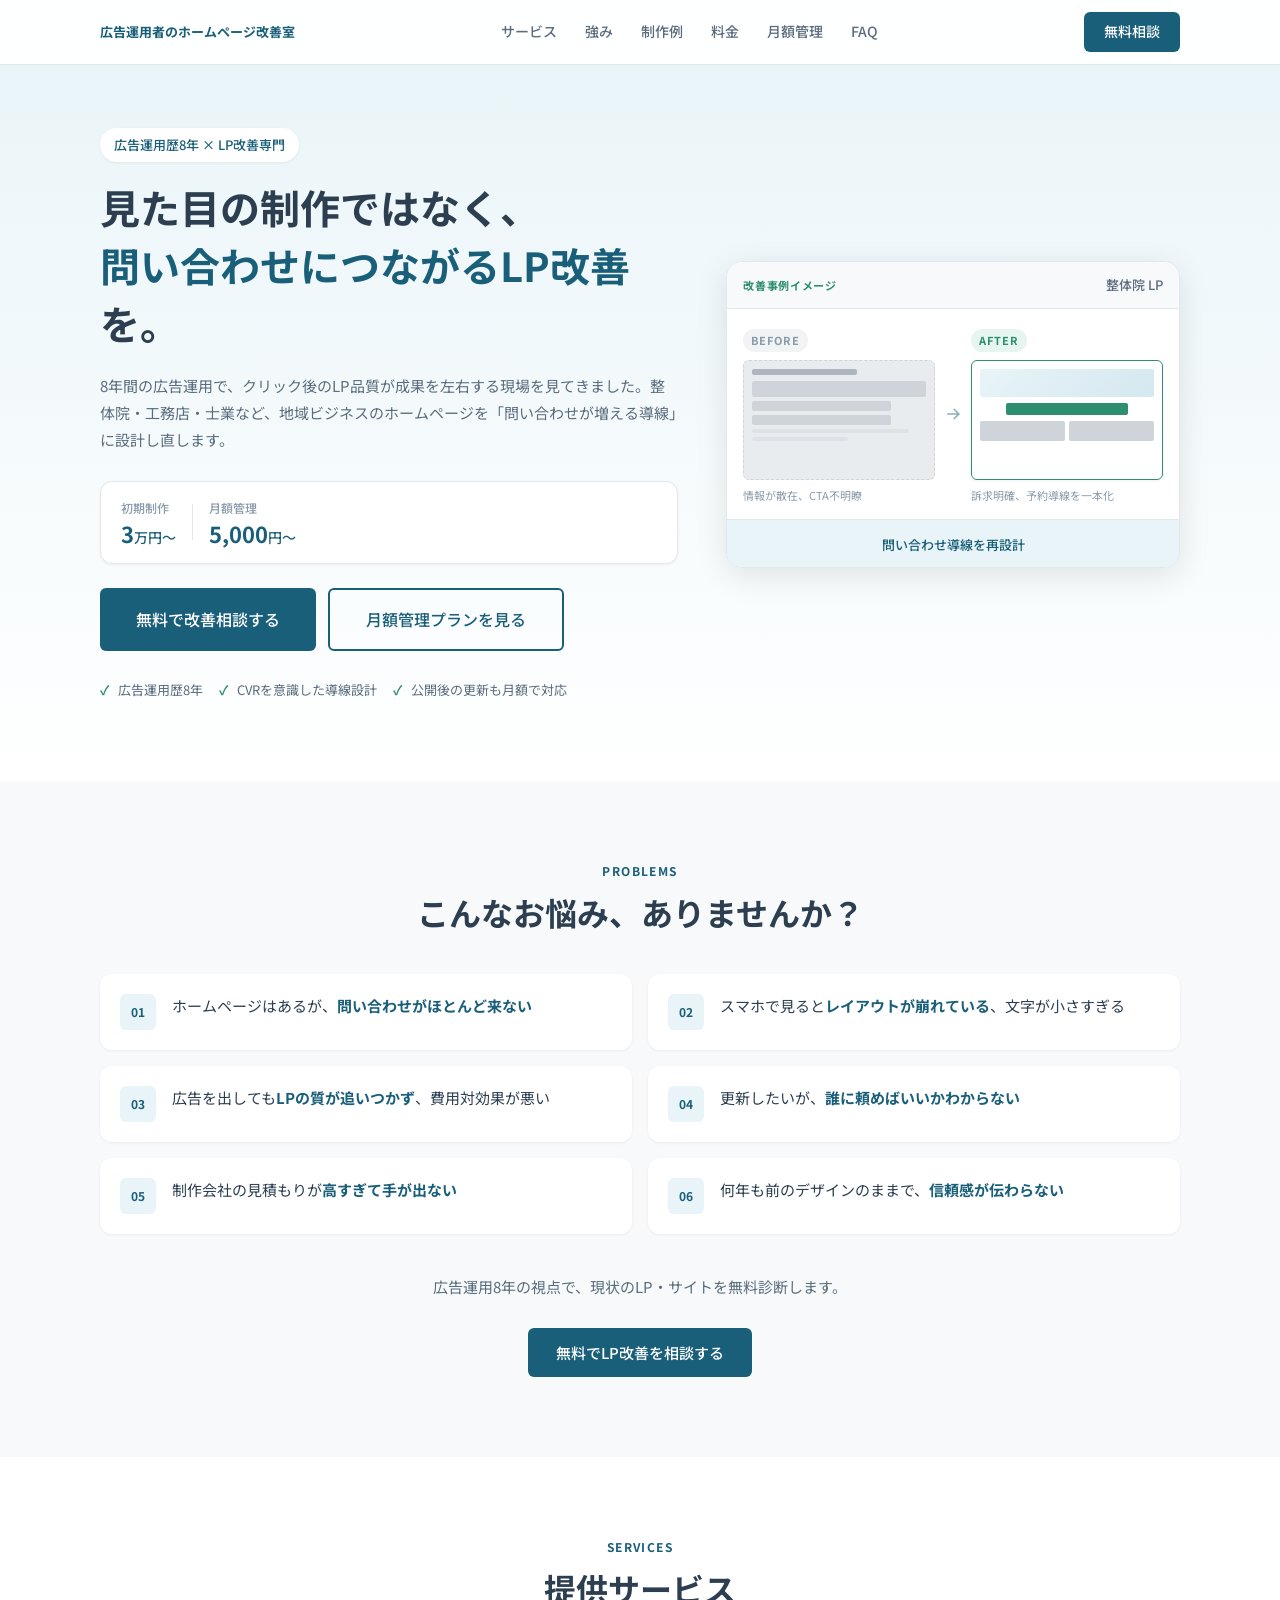
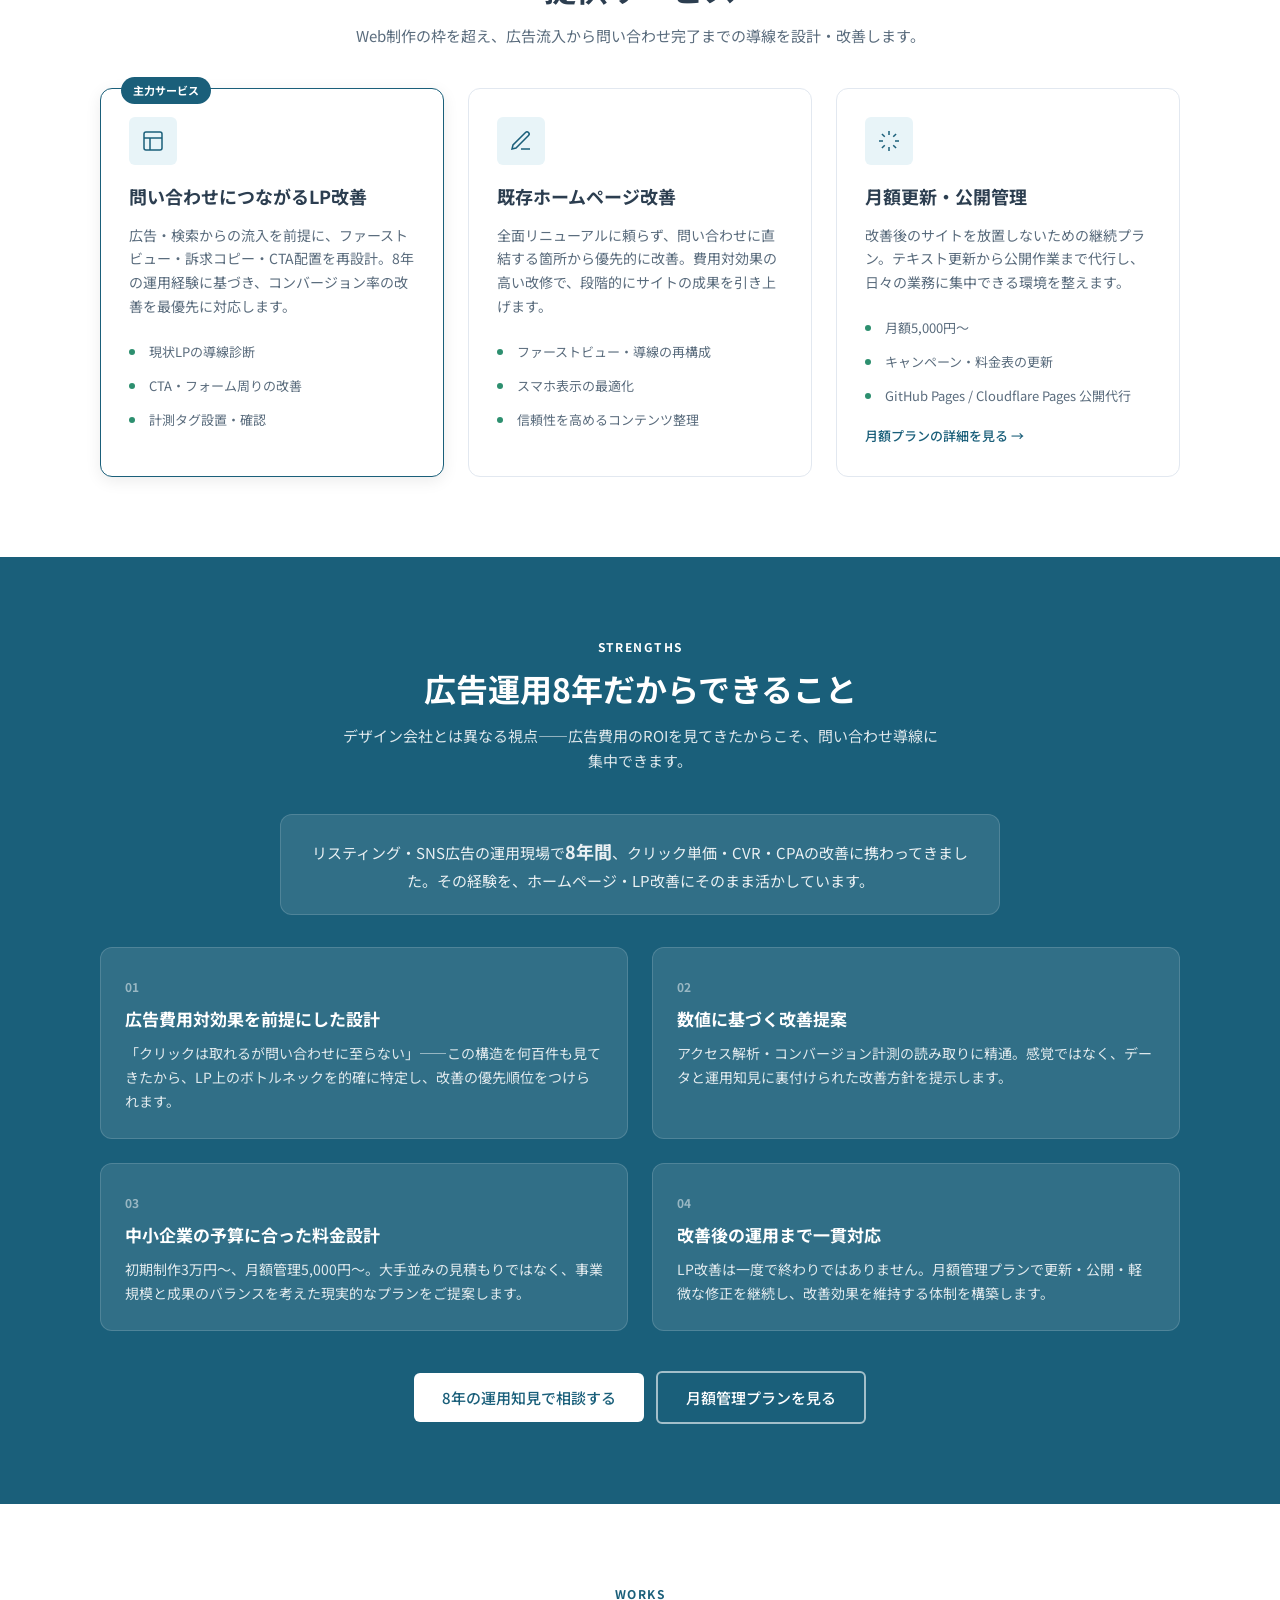
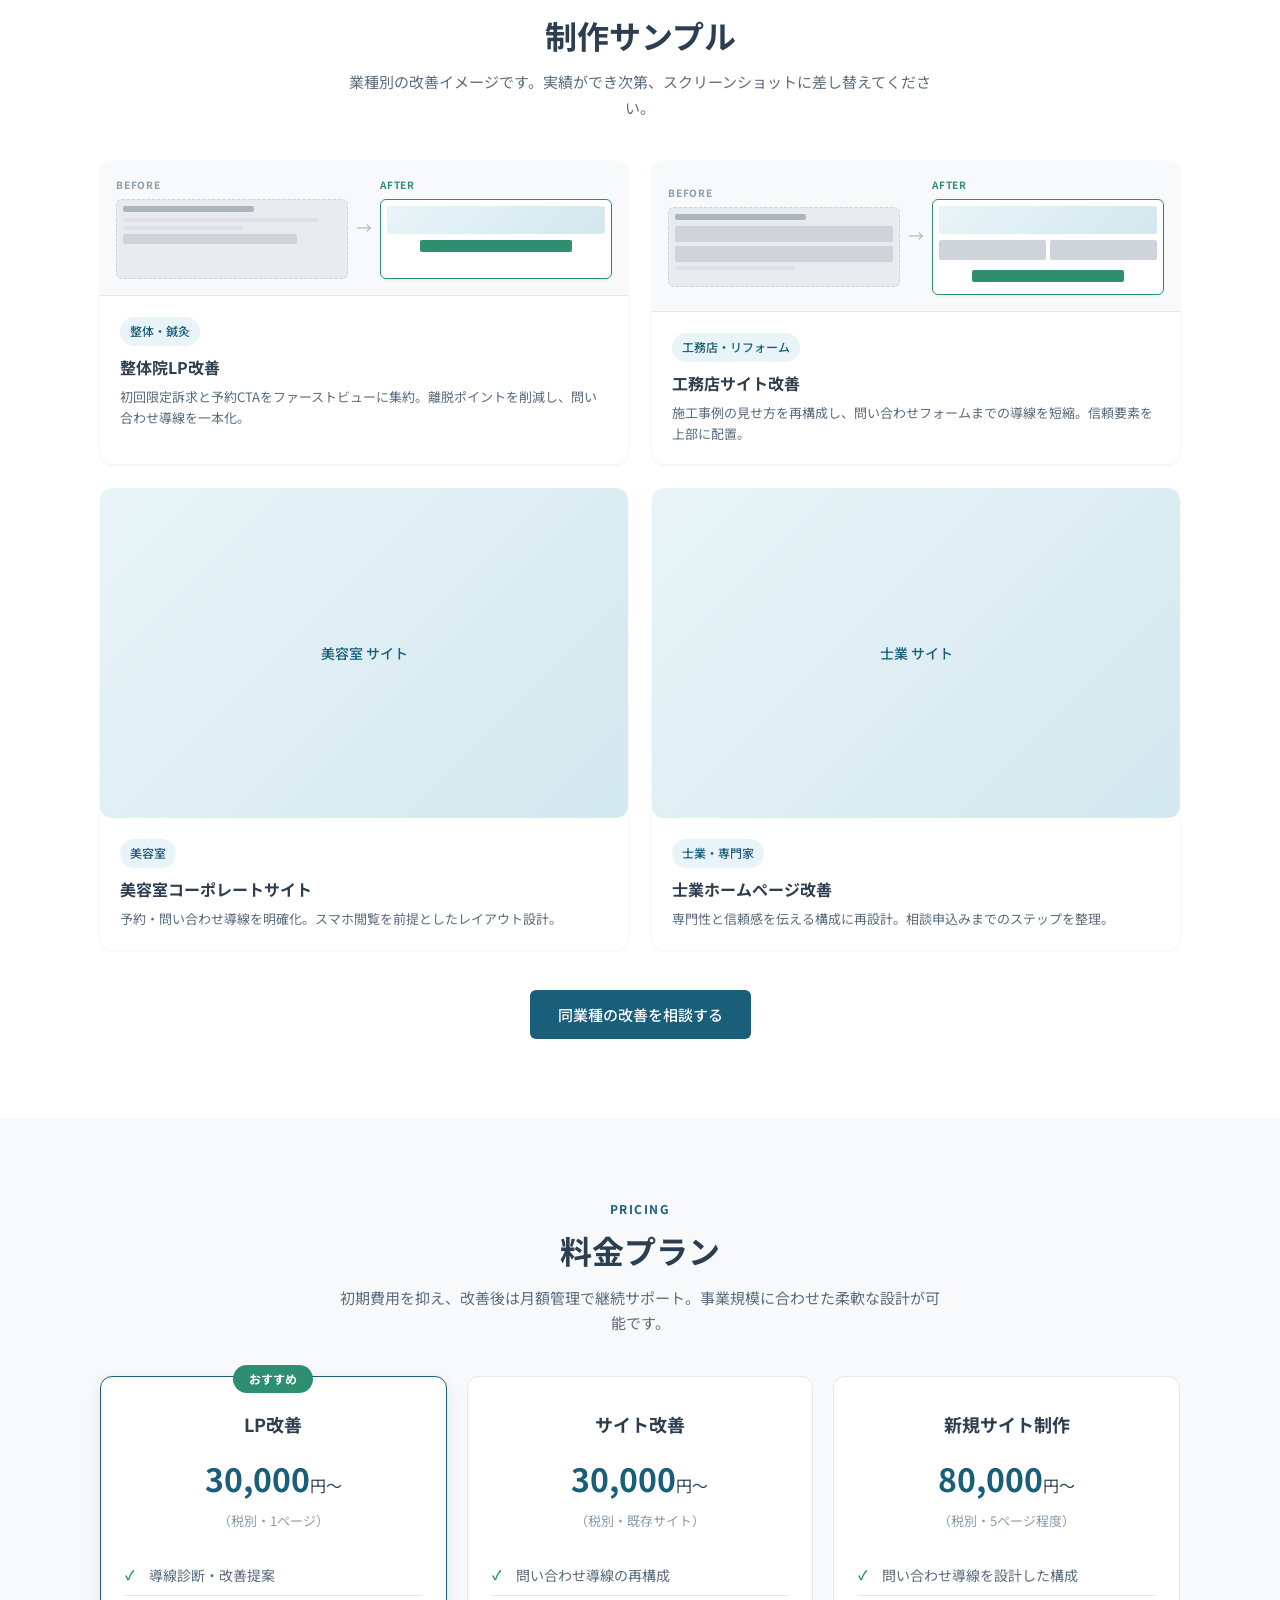
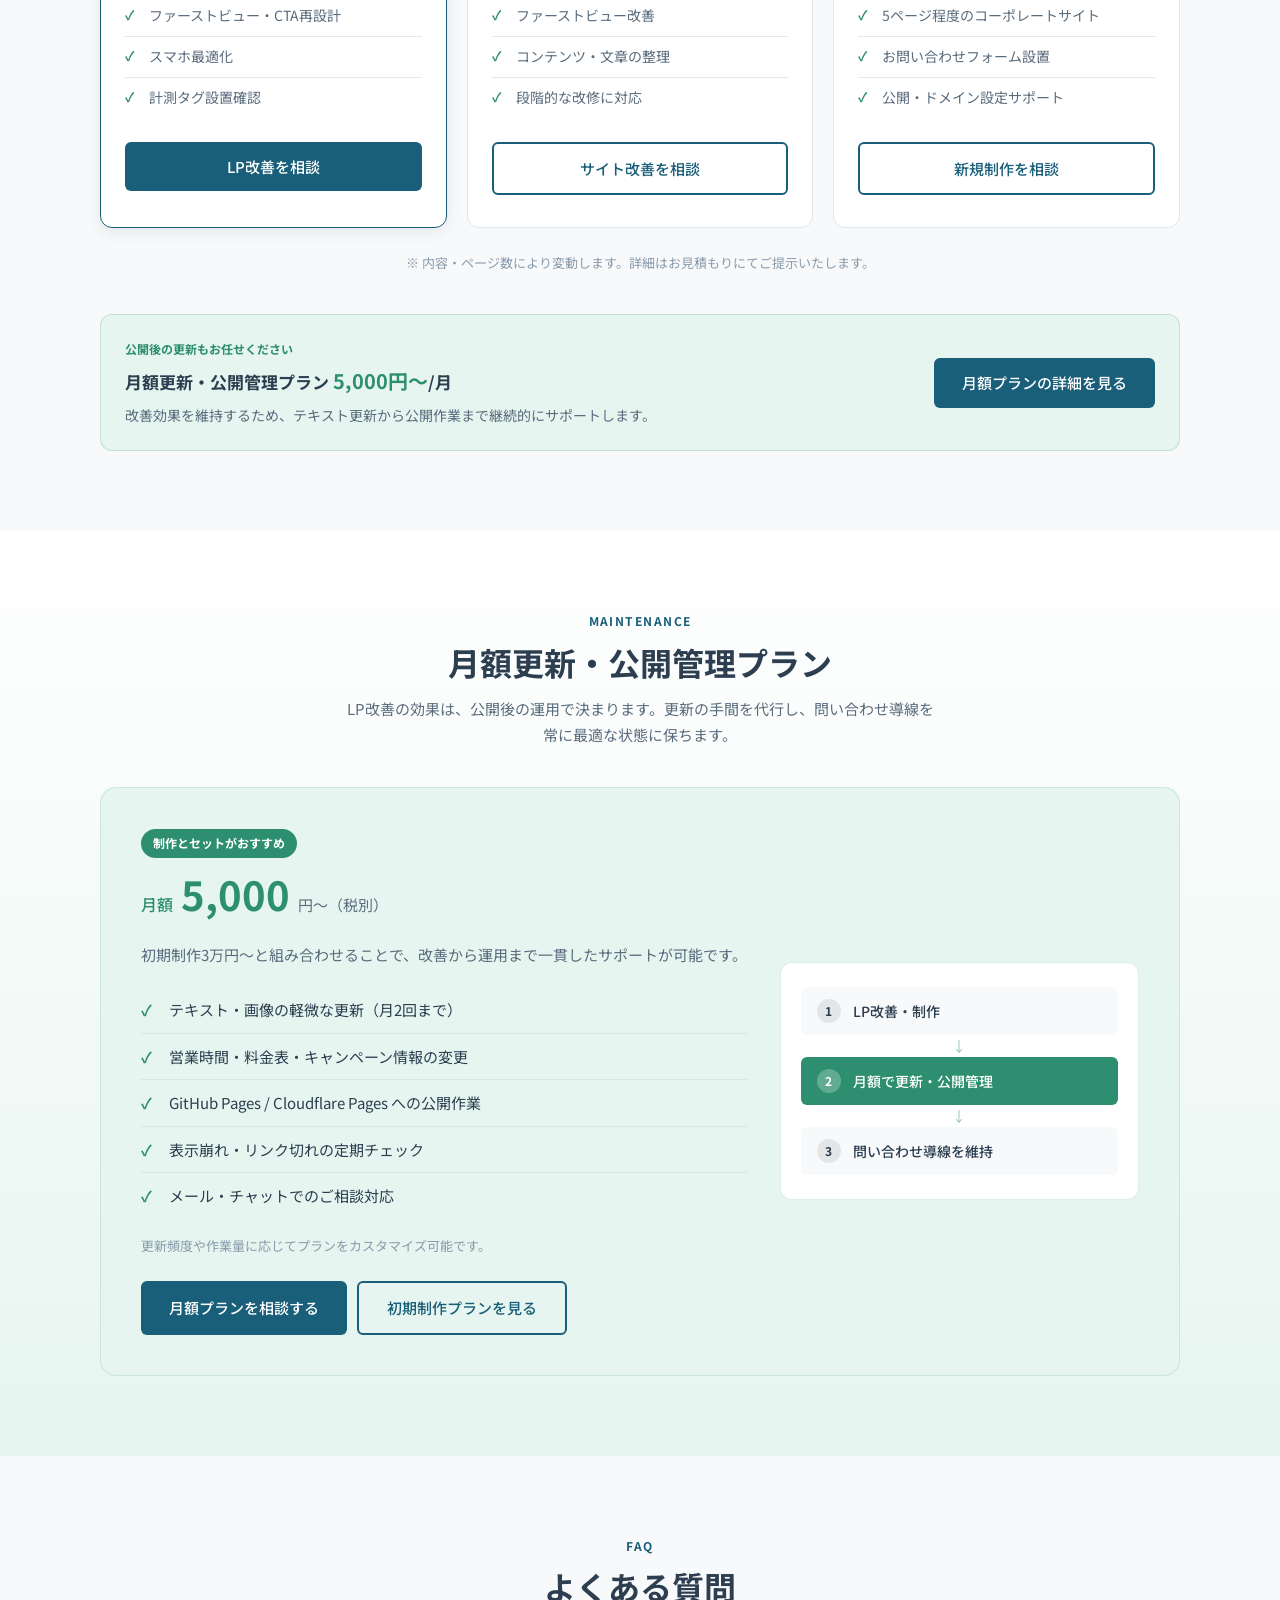
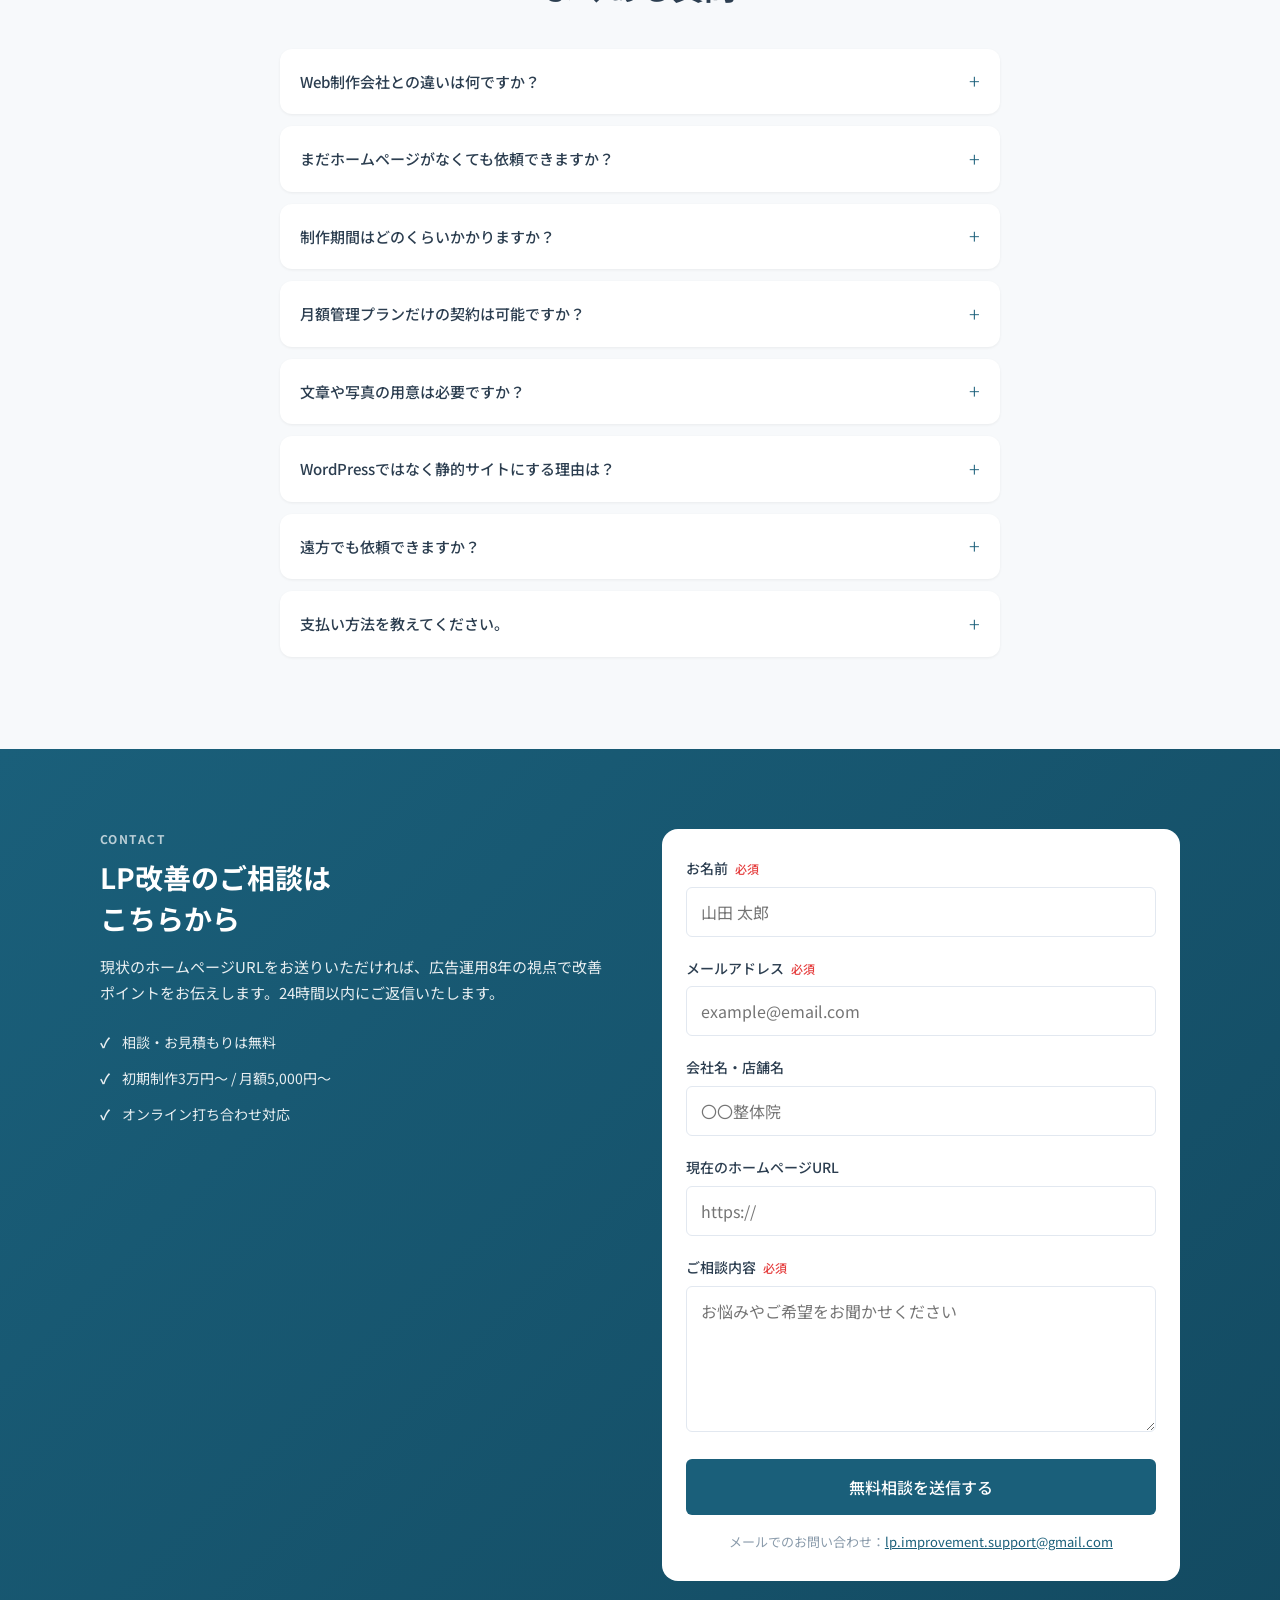
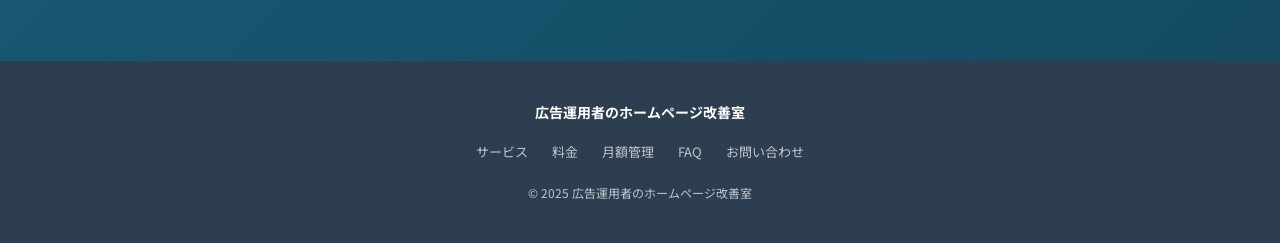
==== index.html @ e15b4e2d "Add files via upload" ====
<!DOCTYPE html>
<html lang="ja">
<head>
  <meta charset="UTF-8">
  <meta name="viewport" content="width=device-width, initial-scale=1.0">
  <meta name="description" content="広告運用8年の経験を活かし、問い合わせにつながるLP改善を支援。初期制作3万円〜、月額5,000円〜の更新管理プランあり。整体院・工務店・士業など中小企業向け。">
  <title>広告運用者のホームページ改善室｜問い合わせにつながるLP改善</title>
  <link rel="stylesheet" href="style.css">
  <link rel="preconnect" href="https://fonts.googleapis.com">
  <link rel="preconnect" href="https://fonts.gstatic.com" crossorigin>
  <link href="https://fonts.googleapis.com/css2?family=Noto+Sans+JP:wght@400;500;700&display=swap" rel="stylesheet">
</head>
<body>

  <!-- ===== ヘッダー ===== -->
  <header class="header">
    <input type="checkbox" id="menu-toggle" class="header__menu-check" aria-hidden="true">
    <div class="container header__inner">
      <a href="#" class="header__logo">広告運用者の<br class="sp-only">ホームページ改善室</a>
      <nav class="header__nav" aria-label="メインナビゲーション">
        <a href="#services">サービス</a>
        <a href="#strengths">強み</a>
        <a href="#samples">制作例</a>
        <a href="#pricing">料金</a>
        <a href="#maintenance">月額管理</a>
        <a href="#faq">FAQ</a>
      </nav>
      <a href="#contact" class="btn btn--primary btn--sm header__cta">無料相談</a>
      <label for="menu-toggle" class="header__menu-btn" aria-label="メニューを開く">
        <span></span>
        <span></span>
        <span></span>
      </label>
    </div>
    <!-- モバイルメニュー（CSSのみで開閉） -->
    <nav class="header__mobile-nav" aria-label="モバイルナビゲーション">
      <a href="#services">サービス</a>
      <a href="#strengths">強み</a>
      <a href="#samples">制作例</a>
      <a href="#pricing">料金</a>
      <a href="#maintenance">月額管理</a>
      <a href="#faq">FAQ</a>
      <a href="#contact" class="btn btn--primary">無料相談はこちら</a>
    </nav>
  </header>

  <main>

    <!-- ===== 1. ファーストビュー ===== -->
    <section class="hero" id="top">
      <div class="container hero__inner">
        <div class="hero__content">
          <!-- キャッチコピー：必要に応じて編集 -->
          <p class="hero__label">広告運用歴8年 × LP改善専門</p>
          <h1 class="hero__title">
            見た目の制作ではなく、<br>
            <span class="hero__title-accent">問い合わせにつながるLP改善</span>を。
          </h1>
          <!-- サブコピー：必要に応じて編集 -->
          <p class="hero__desc">
            8年間の広告運用で、クリック後のLP品質が成果を左右する現場を見てきました。整体院・工務店・士業など、地域ビジネスのホームページを「問い合わせが増える導線」に設計し直します。
          </p>
          <!-- 料金表示：金額変更時はここを編集 -->
          <div class="hero__pricing">
            <div class="hero__pricing-item">
              <span class="hero__pricing-label">初期制作</span>
              <span class="hero__pricing-value">3<span class="hero__pricing-unit">万円〜</span></span>
            </div>
            <div class="hero__pricing-divider" aria-hidden="true"></div>
            <div class="hero__pricing-item">
              <span class="hero__pricing-label">月額管理</span>
              <span class="hero__pricing-value">5,000<span class="hero__pricing-unit">円〜</span></span>
            </div>
          </div>
          <div class="hero__actions">
            <a href="#contact" class="btn btn--primary btn--lg">無料で改善相談する</a>
            <a href="#maintenance" class="btn btn--outline btn--lg">月額管理プランを見る</a>
          </div>
          <ul class="hero__trust">
            <li>広告運用歴8年</li>
            <li>CVRを意識した導線設計</li>
            <li>公開後の更新も月額で対応</li>
          </ul>
        </div>
        <div class="hero__visual">
          <!-- Before/Afterカード：実績画像に差し替え可能 -->
          <div class="ba-card" role="img" aria-label="LP改善のBefore/Afterイメージ">
            <div class="ba-card__head">
              <span class="ba-card__badge">改善事例イメージ</span>
              <span class="ba-card__type">整体院 LP</span>
            </div>
            <div class="ba-card__body">
              <div class="ba-panel ba-panel--before">
                <span class="ba-panel__label">Before</span>
                <div class="ba-mock ba-mock--old">
                  <div class="ba-mock__bar ba-mock__bar--thin"></div>
                  <div class="ba-mock__block ba-mock__block--sm"></div>
                  <div class="ba-mock__block ba-mock__block--xs"></div>
                  <div class="ba-mock__block ba-mock__block--xs"></div>
                  <div class="ba-mock__text-line"></div>
                  <div class="ba-mock__text-line ba-mock__text-line--short"></div>
                </div>
                <p class="ba-panel__note">情報が散在、CTA不明瞭</p>
              </div>
              <div class="ba-card__arrow" aria-hidden="true">
                <svg viewBox="0 0 24 24" fill="none" stroke="currentColor" stroke-width="2"><path d="M5 12h14M13 6l6 6-6 6"/></svg>
              </div>
              <div class="ba-panel ba-panel--after">
                <span class="ba-panel__label">After</span>
                <div class="ba-mock ba-mock--new">
                  <div class="ba-mock__hero-area"></div>
                  <div class="ba-mock__cta-btn"></div>
                  <div class="ba-mock__grid">
                    <div class="ba-mock__block ba-mock__block--md"></div>
                    <div class="ba-mock__block ba-mock__block--md"></div>
                  </div>
                </div>
                <p class="ba-panel__note">訴求明確、予約導線を一本化</p>
              </div>
            </div>
            <div class="ba-card__foot">
              <span class="ba-card__metric">問い合わせ導線を再設計</span>
            </div>
          </div>
        </div>
      </div>
    </section>

    <!-- ===== 2. こんなお悩みありませんか ===== -->
    <section class="section section--gray" id="problems">
      <div class="container">
        <div class="section__header">
          <p class="section__label">PROBLEMS</p>
          <h2 class="section__title">こんなお悩み、ありませんか？</h2>
        </div>
        <ul class="problem-list">
          <!-- お悩み項目：必要に応じて追加・編集 -->
          <li class="problem-card">
            <span class="problem-card__icon" aria-hidden="true">01</span>
            <p>ホームページはあるが、<strong>問い合わせがほとんど来ない</strong></p>
          </li>
          <li class="problem-card">
            <span class="problem-card__icon" aria-hidden="true">02</span>
            <p>スマホで見ると<strong>レイアウトが崩れている</strong>、文字が小さすぎる</p>
          </li>
          <li class="problem-card">
            <span class="problem-card__icon" aria-hidden="true">03</span>
            <p>広告を出しても<strong>LPの質が追いつかず</strong>、費用対効果が悪い</p>
          </li>
          <li class="problem-card">
            <span class="problem-card__icon" aria-hidden="true">04</span>
            <p>更新したいが、<strong>誰に頼めばいいかわからない</strong></p>
          </li>
          <li class="problem-card">
            <span class="problem-card__icon" aria-hidden="true">05</span>
            <p>制作会社の見積もりが<strong>高すぎて手が出ない</strong></p>
          </li>
          <li class="problem-card">
            <span class="problem-card__icon" aria-hidden="true">06</span>
            <p>何年も前のデザインのままで、<strong>信頼感が伝わらない</strong></p>
          </li>
        </ul>
        <div class="section__cta">
          <p class="section__cta-text">広告運用8年の視点で、現状のLP・サイトを無料診断します。</p>
          <a href="#contact" class="btn btn--primary">無料でLP改善を相談する</a>
        </div>
      </div>
    </section>

    <!-- ===== 3. 提供サービス ===== -->
    <section class="section" id="services">
      <div class="container">
        <div class="section__header">
          <p class="section__label">SERVICES</p>
          <h2 class="section__title">提供サービス</h2>
          <p class="section__lead">Web制作の枠を超え、広告流入から問い合わせ完了までの導線を設計・改善します。</p>
        </div>
        <div class="service-grid">
          <!-- サービス1：LP改善（メイン訴求） -->
          <article class="service-card service-card--featured">
            <span class="service-card__badge">主力サービス</span>
            <div class="service-card__icon" aria-hidden="true">
              <svg viewBox="0 0 24 24" fill="none" stroke="currentColor" stroke-width="1.5"><rect x="3" y="3" width="18" height="18" rx="2"/><path d="M3 9h18M9 21V9"/></svg>
            </div>
            <h3 class="service-card__title">問い合わせにつながるLP改善</h3>
            <p class="service-card__desc">広告・検索からの流入を前提に、ファーストビュー・訴求コピー・CTA配置を再設計。8年の運用経験に基づき、コンバージョン率の改善を最優先に対応します。</p>
            <ul class="service-card__list">
              <li>現状LPの導線診断</li>
              <li>CTA・フォーム周りの改善</li>
              <li>計測タグ設置・確認</li>
            </ul>
          </article>
          <!-- サービス2：サイト改善 -->
          <article class="service-card">
            <div class="service-card__icon" aria-hidden="true">
              <svg viewBox="0 0 24 24" fill="none" stroke="currentColor" stroke-width="1.5"><path d="M12 20h9M16.5 3.5a2.12 2.12 0 013 3L7 19l-4 1 1-4L16.5 3.5z"/></svg>
            </div>
            <h3 class="service-card__title">既存ホームページ改善</h3>
            <p class="service-card__desc">全面リニューアルに頼らず、問い合わせに直結する箇所から優先的に改善。費用対効果の高い改修で、段階的にサイトの成果を引き上げます。</p>
            <ul class="service-card__list">
              <li>ファーストビュー・導線の再構成</li>
              <li>スマホ表示の最適化</li>
              <li>信頼性を高めるコンテンツ整理</li>
            </ul>
          </article>
          <!-- サービス3：月額管理 -->
          <article class="service-card">
            <div class="service-card__icon" aria-hidden="true">
              <svg viewBox="0 0 24 24" fill="none" stroke="currentColor" stroke-width="1.5"><path d="M12 2v4M12 18v4M4.93 4.93l2.83 2.83M16.24 16.24l2.83 2.83M2 12h4M18 12h4M4.93 19.07l2.83-2.83M16.24 7.76l2.83-2.83"/></svg>
            </div>
            <h3 class="service-card__title">月額更新・公開管理</h3>
            <p class="service-card__desc">改善後のサイトを放置しないための継続プラン。テキスト更新から公開作業まで代行し、日々の業務に集中できる環境を整えます。</p>
            <ul class="service-card__list">
              <li>月額5,000円〜</li>
              <li>キャンペーン・料金表の更新</li>
              <li>GitHub Pages / Cloudflare Pages 公開代行</li>
            </ul>
            <a href="#maintenance" class="service-card__link">月額プランの詳細を見る →</a>
          </article>
        </div>
      </div>
    </section>

    <!-- ===== 4. 広告運用者としての強み ===== -->
    <section class="section section--accent" id="strengths">
      <div class="container">
        <div class="section__header section__header--light">
          <p class="section__label">STRENGTHS</p>
          <h2 class="section__title">広告運用8年だからできること</h2>
          <p class="section__lead">デザイン会社とは異なる視点——広告費用のROIを見てきたからこそ、問い合わせ導線に集中できます。</p>
        </div>
        <div class="strength-intro">
          <p class="strength-intro__text">リスティング・SNS広告の運用現場で<strong>8年間</strong>、クリック単価・CVR・CPAの改善に携わってきました。その経験を、ホームページ・LP改善にそのまま活かしています。</p>
        </div>
        <div class="strength-grid">
          <!-- 強み1 -->
          <article class="strength-card">
            <span class="strength-card__num">01</span>
            <h3 class="strength-card__title">広告費用対効果を前提にした設計</h3>
            <p class="strength-card__desc">「クリックは取れるが問い合わせに至らない」——この構造を何百件も見てきたから、LP上のボトルネックを的確に特定し、改善の優先順位をつけられます。</p>
          </article>
          <!-- 強み2 -->
          <article class="strength-card">
            <span class="strength-card__num">02</span>
            <h3 class="strength-card__title">数値に基づく改善提案</h3>
            <p class="strength-card__desc">アクセス解析・コンバージョン計測の読み取りに精通。感覚ではなく、データと運用知見に裏付けられた改善方針を提示します。</p>
          </article>
          <!-- 強み3 -->
          <article class="strength-card">
            <span class="strength-card__num">03</span>
            <h3 class="strength-card__title">中小企業の予算に合った料金設計</h3>
            <p class="strength-card__desc">初期制作3万円〜、月額管理5,000円〜。大手並みの見積もりではなく、事業規模と成果のバランスを考えた現実的なプランをご提案します。</p>
          </article>
          <!-- 強み4 -->
          <article class="strength-card">
            <span class="strength-card__num">04</span>
            <h3 class="strength-card__title">改善後の運用まで一貫対応</h3>
            <p class="strength-card__desc">LP改善は一度で終わりではありません。月額管理プランで更新・公開・軽微な修正を継続し、改善効果を維持する体制を構築します。</p>
          </article>
        </div>
        <div class="section__cta section__cta--light">
          <a href="#contact" class="btn btn--white">8年の運用知見で相談する</a>
          <a href="#maintenance" class="btn btn--outline-white">月額管理プランを見る</a>
        </div>
      </div>
    </section>

    <!-- ===== 5. 制作サンプル ===== -->
    <section class="section" id="samples">
      <div class="container">
        <div class="section__header">
          <p class="section__label">WORKS</p>
          <h2 class="section__title">制作サンプル</h2>
          <p class="section__lead">業種別の改善イメージです。実績ができ次第、スクリーンショットに差し替えてください。</p>
        </div>
        <div class="sample-grid sample-grid--ba">
          <!-- サンプル1：整体院 Before/After -->
          <article class="sample-card sample-card--ba">
            <div class="sample-ba">
              <div class="sample-ba__panel sample-ba__panel--before">
                <span class="sample-ba__label">Before</span>
                <div class="ba-mock ba-mock--old ba-mock--compact">
                  <div class="ba-mock__bar ba-mock__bar--thin"></div>
                  <div class="ba-mock__text-line"></div>
                  <div class="ba-mock__text-line ba-mock__text-line--short"></div>
                  <div class="ba-mock__block ba-mock__block--xs"></div>
                </div>
              </div>
              <div class="sample-ba__arrow" aria-hidden="true">→</div>
              <div class="sample-ba__panel sample-ba__panel--after">
                <span class="sample-ba__label">After</span>
                <div class="ba-mock ba-mock--new ba-mock--compact">
                  <div class="ba-mock__hero-area"></div>
                  <div class="ba-mock__cta-btn"></div>
                </div>
              </div>
            </div>
            <div class="sample-card__body">
              <span class="sample-card__tag">整体・鍼灸</span>
              <h3 class="sample-card__title">整体院LP改善</h3>
              <p class="sample-card__desc">初回限定訴求と予約CTAをファーストビューに集約。離脱ポイントを削減し、問い合わせ導線を一本化。</p>
            </div>
          </article>
          <!-- サンプル2：工務店 Before/After -->
          <article class="sample-card sample-card--ba">
            <div class="sample-ba">
              <div class="sample-ba__panel sample-ba__panel--before">
                <span class="sample-ba__label">Before</span>
                <div class="ba-mock ba-mock--old ba-mock--compact">
                  <div class="ba-mock__bar ba-mock__bar--thin"></div>
                  <div class="ba-mock__block ba-mock__block--sm"></div>
                  <div class="ba-mock__block ba-mock__block--sm"></div>
                  <div class="ba-mock__text-line ba-mock__text-line--short"></div>
                </div>
              </div>
              <div class="sample-ba__arrow" aria-hidden="true">→</div>
              <div class="sample-ba__panel sample-ba__panel--after">
                <span class="sample-ba__label">After</span>
                <div class="ba-mock ba-mock--new ba-mock--compact">
                  <div class="ba-mock__hero-area"></div>
                  <div class="ba-mock__grid">
                    <div class="ba-mock__block ba-mock__block--md"></div>
                    <div class="ba-mock__block ba-mock__block--md"></div>
                  </div>
                  <div class="ba-mock__cta-btn"></div>
                </div>
              </div>
            </div>
            <div class="sample-card__body">
              <span class="sample-card__tag">工務店・リフォーム</span>
              <h3 class="sample-card__title">工務店サイト改善</h3>
              <p class="sample-card__desc">施工事例の見せ方を再構成し、問い合わせフォームまでの導線を短縮。信頼要素を上部に配置。</p>
            </div>
          </article>
        </div>
        <div class="sample-grid sample-grid--sub">
          <!-- サンプル3：美容室 -->
          <article class="sample-card">
            <div class="placeholder-img placeholder-img--sample" role="img" aria-label="美容室サイトのサンプル画像（仮）">
              <span>美容室 サイト</span>
            </div>
            <div class="sample-card__body">
              <span class="sample-card__tag">美容室</span>
              <h3 class="sample-card__title">美容室コーポレートサイト</h3>
              <p class="sample-card__desc">予約・問い合わせ導線を明確化。スマホ閲覧を前提としたレイアウト設計。</p>
            </div>
          </article>
          <!-- サンプル4：士業 -->
          <article class="sample-card">
            <div class="placeholder-img placeholder-img--sample" role="img" aria-label="士業サイトのサンプル画像（仮）">
              <span>士業 サイト</span>
            </div>
            <div class="sample-card__body">
              <span class="sample-card__tag">士業・専門家</span>
              <h3 class="sample-card__title">士業ホームページ改善</h3>
              <p class="sample-card__desc">専門性と信頼感を伝える構成に再設計。相談申込みまでのステップを整理。</p>
            </div>
          </article>
        </div>
        <div class="section__cta">
          <a href="#contact" class="btn btn--primary">同業種の改善を相談する</a>
        </div>
      </div>
    </section>

    <!-- ===== 6. 料金プラン ===== -->
    <section class="section section--gray" id="pricing">
      <div class="container">
        <div class="section__header">
          <p class="section__label">PRICING</p>
          <h2 class="section__title">料金プラン</h2>
          <p class="section__lead">初期費用を抑え、改善後は月額管理で継続サポート。事業規模に合わせた柔軟な設計が可能です。</p>
        </div>
        <div class="pricing-grid">
          <!-- プラン1：LP改善 -->
          <article class="pricing-card pricing-card--featured">
            <span class="pricing-card__badge">おすすめ</span>
            <h3 class="pricing-card__name">LP改善</h3>
            <p class="pricing-card__price"><span class="pricing-card__amount">30,000</span>円〜</p>
            <p class="pricing-card__note">（税別・1ページ）</p>
            <ul class="pricing-card__features">
              <li>導線診断・改善提案</li>
              <li>ファーストビュー・CTA再設計</li>
              <li>スマホ最適化</li>
              <li>計測タグ設置確認</li>
            </ul>
            <a href="#contact" class="btn btn--primary btn--block">LP改善を相談</a>
          </article>
          <!-- プラン2：サイト改善 -->
          <article class="pricing-card">
            <h3 class="pricing-card__name">サイト改善</h3>
            <p class="pricing-card__price"><span class="pricing-card__amount">30,000</span>円〜</p>
            <p class="pricing-card__note">（税別・既存サイト）</p>
            <ul class="pricing-card__features">
              <li>問い合わせ導線の再構成</li>
              <li>ファーストビュー改善</li>
              <li>コンテンツ・文章の整理</li>
              <li>段階的な改修に対応</li>
            </ul>
            <a href="#contact" class="btn btn--outline btn--block">サイト改善を相談</a>
          </article>
          <!-- プラン3：新規制作 -->
          <article class="pricing-card">
            <h3 class="pricing-card__name">新規サイト制作</h3>
            <p class="pricing-card__price"><span class="pricing-card__amount">80,000</span>円〜</p>
            <p class="pricing-card__note">（税別・5ページ程度）</p>
            <ul class="pricing-card__features">
              <li>問い合わせ導線を設計した構成</li>
              <li>5ページ程度のコーポレートサイト</li>
              <li>お問い合わせフォーム設置</li>
              <li>公開・ドメイン設定サポート</li>
            </ul>
            <a href="#contact" class="btn btn--outline btn--block">新規制作を相談</a>
          </article>
        </div>
        <p class="pricing-note">※ 内容・ページ数により変動します。詳細はお見積もりにてご提示いたします。</p>
        <!-- 月額プランへの導線バナー -->
        <div class="pricing-banner">
          <div class="pricing-banner__content">
            <p class="pricing-banner__label">公開後の更新もお任せください</p>
            <p class="pricing-banner__title">月額更新・公開管理プラン <strong>5,000円〜</strong>/月</p>
            <p class="pricing-banner__desc">改善効果を維持するため、テキスト更新から公開作業まで継続的にサポートします。</p>
          </div>
          <a href="#maintenance" class="btn btn--primary">月額プランの詳細を見る</a>
        </div>
      </div>
    </section>

    <!-- ===== 7. 月額更新・公開管理プラン ===== -->
    <section class="section section--maintenance" id="maintenance">
      <div class="container">
        <div class="section__header">
          <p class="section__label">MAINTENANCE</p>
          <h2 class="section__title">月額更新・公開管理プラン</h2>
          <p class="section__lead">LP改善の効果は、公開後の運用で決まります。更新の手間を代行し、問い合わせ導線を常に最適な状態に保ちます。</p>
        </div>
        <div class="maintenance-box">
          <div class="maintenance-box__content">
            <span class="maintenance-box__badge">制作とセットがおすすめ</span>
            <div class="maintenance-box__price">
              <span class="maintenance-box__label">月額</span>
              <span class="maintenance-box__amount">5,000</span>
              <span class="maintenance-box__unit">円〜（税別）</span>
            </div>
            <p class="maintenance-box__lead">初期制作3万円〜と組み合わせることで、改善から運用まで一貫したサポートが可能です。</p>
            <ul class="maintenance-box__list">
              <!-- 月額プラン内容：必要に応じて編集 -->
              <li>テキスト・画像の軽微な更新（月2回まで）</li>
              <li>営業時間・料金表・キャンペーン情報の変更</li>
              <li>GitHub Pages / Cloudflare Pages への公開作業</li>
              <li>表示崩れ・リンク切れの定期チェック</li>
              <li>メール・チャットでのご相談対応</li>
            </ul>
            <p class="maintenance-box__note">更新頻度や作業量に応じてプランをカスタマイズ可能です。</p>
            <div class="maintenance-box__actions">
              <a href="#contact" class="btn btn--primary">月額プランを相談する</a>
              <a href="#pricing" class="btn btn--outline">初期制作プランを見る</a>
            </div>
          </div>
          <div class="maintenance-box__visual">
            <div class="maintenance-flow">
              <div class="maintenance-flow__step">
                <span class="maintenance-flow__num">1</span>
                <span class="maintenance-flow__text">LP改善・制作</span>
              </div>
              <div class="maintenance-flow__arrow" aria-hidden="true">↓</div>
              <div class="maintenance-flow__step maintenance-flow__step--active">
                <span class="maintenance-flow__num">2</span>
                <span class="maintenance-flow__text">月額で更新・公開管理</span>
              </div>
              <div class="maintenance-flow__arrow" aria-hidden="true">↓</div>
              <div class="maintenance-flow__step">
                <span class="maintenance-flow__num">3</span>
                <span class="maintenance-flow__text">問い合わせ導線を維持</span>
              </div>
            </div>
          </div>
        </div>
      </div>
    </section>

    <!-- ===== 8. よくある質問 ===== -->
    <section class="section section--gray" id="faq">
      <div class="container">
        <div class="section__header">
          <p class="section__label">FAQ</p>
          <h2 class="section__title">よくある質問</h2>
        </div>
        <div class="faq-list">
          <!-- FAQ項目：必要に応じて追加・編集 -->
          <details class="faq-item">
            <summary class="faq-item__question">Web制作会社との違いは何ですか？</summary>
            <p class="faq-item__answer">広告運用8年の経験に基づき、デザインの美しさよりも問い合わせ導線・CVR改善を優先します。広告費用対効果の視点でLPを診断・改善する点が、一般的なWeb制作との大きな違いです。</p>
          </details>
          <details class="faq-item">
            <summary class="faq-item__question">まだホームページがなくても依頼できますか？</summary>
            <p class="faq-item__answer">はい、可能です。事業内容とターゲットをヒアリングしたうえで、問い合わせ導線を設計した新規制作から対応いたします。</p>
          </details>
          <details class="faq-item">
            <summary class="faq-item__question">制作期間はどのくらいかかりますか？</summary>
            <p class="faq-item__answer">LP改善で約1〜2週間、サイト改善で約1〜2週間、新規5ページサイトで約3〜4週間が目安です。素材のご準備状況により前後します。</p>
          </details>
          <details class="faq-item">
            <summary class="faq-item__question">月額管理プランだけの契約は可能ですか？</summary>
            <p class="faq-item__answer">はい、既存サイトの更新・公開管理のみのご依頼にも対応しています。まずは現状のサイトURLをお送りいただき、対応範囲をご確認ください。</p>
          </details>
          <details class="faq-item">
            <summary class="faq-item__question">文章や写真の用意は必要ですか？</summary>
            <p class="faq-item__answer">お持ちの素材があれば活用します。ない場合は、ヒアリング内容をもとに文章のたたき台を作成します。写真はストック素材のご提案も可能です（別途費用の場合あり）。</p>
          </details>
          <details class="faq-item">
            <summary class="faq-item__question">WordPressではなく静的サイトにする理由は？</summary>
            <p class="faq-item__answer">更新頻度が低い事業者様には、高速・セキュア・低コストな静的サイトが向いています。月額管理プランと組み合わせれば、更新の手間もかかりません。</p>
          </details>
          <details class="faq-item">
            <summary class="faq-item__question">遠方でも依頼できますか？</summary>
            <p class="faq-item__answer">はい、オンラインでのヒアリング・打ち合わせに対応しています。全国どこからでもご依頼いただけます。</p>
          </details>
          <details class="faq-item">
            <summary class="faq-item__question">支払い方法を教えてください。</summary>
            <p class="faq-item__answer">銀行振込に対応しています。制作プランは着手金50%・納品時50%が基本です。月額プランは月末締め翌月末払いとなります。</p>
          </details>
        </div>
      </div>
    </section>

    <!-- ===== 9. お問い合わせCTA ===== -->
    <section class="section contact" id="contact">
      <div class="container">
        <div class="contact__inner">
          <div class="contact__content">
            <p class="section__label section__label--light">CONTACT</p>
            <h2 class="contact__title">LP改善のご相談は<br>こちらから</h2>
            <p class="contact__desc">
              現状のホームページURLをお送りいただければ、広告運用8年の視点で改善ポイントをお伝えします。24時間以内にご返信いたします。
            </p>
            <ul class="contact__points">
              <li>相談・お見積もりは無料</li>
              <li>初期制作3万円〜 / 月額5,000円〜</li>
              <li>オンライン打ち合わせ対応</li>
            </ul>
          </div>
          <div class="contact__form-area">
            <!-- フォーム：実際のフォームサービス（Formspree等）に差し替え -->
            <form class="contact-form" action="mailto:lp.improvement.support@gmail.com" method="post" enctype="text/plain">
              <div class="form-group">
                <label for="name">お名前 <span class="required">必須</span></label>
                <input type="text" id="name" name="name" required placeholder="山田 太郎">
              </div>
              <div class="form-group">
                <label for="email">メールアドレス <span class="required">必須</span></label>
                <input type="email" id="email" name="email" required placeholder="example@email.com">
              </div>
              <div class="form-group">
                <label for="company">会社名・店舗名</label>
                <input type="text" id="company" name="company" placeholder="〇〇整体院">
              </div>
              <div class="form-group">
                <label for="url">現在のホームページURL</label>
                <input type="url" id="url" name="url" placeholder="https://">
              </div>
              <div class="form-group">
                <label for="message">ご相談内容 <span class="required">必須</span></label>
                <textarea id="message" name="message" rows="5" required placeholder="お悩みやご希望をお聞かせください"></textarea>
              </div>
              <button type="submit" class="btn btn--primary btn--lg btn--block">無料相談を送信する</button>
            </form>
            <!-- メールでの問い合わせ：メールアドレスを差し替え -->
            <p class="contact__alt">
              メールでのお問い合わせ：<a href="mailto:lp.improvement.support@gmail.com">lp.improvement.support@gmail.com</a>
            </p>
          </div>
        </div>
      </div>
    </section>

  </main>

  <!-- ===== フッター ===== -->
  <footer class="footer">
    <div class="container footer__inner">
      <p class="footer__logo">広告運用者のホームページ改善室</p>
      <nav class="footer__nav" aria-label="フッターナビゲーション">
        <a href="#services">サービス</a>
        <a href="#pricing">料金</a>
        <a href="#maintenance">月額管理</a>
        <a href="#faq">FAQ</a>
        <a href="#contact">お問い合わせ</a>
      </nav>
      <p class="footer__copy">&copy; 2025 広告運用者のホームページ改善室</p>
    </div>
  </footer>

  <!-- 固定CTA（スマホ用） -->
  <div class="fixed-cta">
    <a href="#maintenance" class="btn btn--outline btn--sm fixed-cta__sub">月額5,000円〜</a>
    <a href="#contact" class="btn btn--primary fixed-cta__main">無料相談</a>
  </div>

</body>
</html>
---- style.css ----
/* ========================================
   広告運用者のホームページ改善室 - スタイルシート
   ======================================== */

/* ----- CSS Variables（カラー・サイズの調整はここ） ----- */
:root {
  --color-primary: #1a5f7a;
  --color-primary-dark: #134a61;
  --color-primary-light: #e8f4f8;
  --color-accent: #2d8f6f;
  --color-accent-light: #e6f5ef;
  --color-text: #2c3e50;
  --color-text-light: #5a6c7d;
  --color-text-muted: #8a9bab;
  --color-bg: #ffffff;
  --color-bg-gray: #f7f9fb;
  --color-border: #e2e8f0;
  --color-white: #ffffff;

  --font-family: 'Noto Sans JP', -apple-system, BlinkMacSystemFont, 'Segoe UI', sans-serif;
  --font-size-base: 16px;
  --line-height: 1.7;

  --container-max: 1120px;
  --container-padding: 20px;
  --section-padding: 80px;
  --section-padding-sp: 56px;

  --radius-sm: 6px;
  --radius-md: 12px;
  --radius-lg: 16px;

  --shadow-sm: 0 1px 3px rgba(0, 0, 0, 0.06);
  --shadow-md: 0 4px 16px rgba(0, 0, 0, 0.08);
  --shadow-lg: 0 8px 32px rgba(0, 0, 0, 0.1);

  --transition: 0.25s ease;
}

/* ----- Reset & Base ----- */
*,
*::before,
*::after {
  box-sizing: border-box;
  margin: 0;
  padding: 0;
}

html {
  scroll-behavior: smooth;
  font-size: var(--font-size-base);
}

body {
  font-family: var(--font-family);
  color: var(--color-text);
  line-height: var(--line-height);
  background: var(--color-bg);
  -webkit-font-smoothing: antialiased;
}

img {
  max-width: 100%;
  height: auto;
  display: block;
}

a {
  color: inherit;
  text-decoration: none;
}

ul {
  list-style: none;
}

button {
  font-family: inherit;
  cursor: pointer;
  border: none;
  background: none;
}

/* ----- Utility ----- */
.container {
  max-width: var(--container-max);
  margin: 0 auto;
  padding: 0 var(--container-padding);
}

.sp-only {
  display: none;
}

/* ----- Buttons ----- */
.btn {
  display: inline-flex;
  align-items: center;
  justify-content: center;
  gap: 8px;
  padding: 12px 28px;
  font-size: 0.9375rem;
  font-weight: 500;
  border-radius: var(--radius-sm);
  transition: background var(--transition), color var(--transition), border-color var(--transition), transform var(--transition);
  white-space: nowrap;
}

.btn--primary {
  background: var(--color-primary);
  color: var(--color-white);
}

.btn--primary:hover {
  background: var(--color-primary-dark);
  transform: translateY(-1px);
}

.btn--outline {
  background: transparent;
  color: var(--color-primary);
  border: 2px solid var(--color-primary);
}

.btn--outline:hover {
  background: var(--color-primary-light);
}

.btn--white {
  background: var(--color-white);
  color: var(--color-primary);
}

.btn--white:hover {
  background: var(--color-primary-light);
}

.btn--sm {
  padding: 8px 20px;
  font-size: 0.875rem;
}

.btn--lg {
  padding: 16px 36px;
  font-size: 1rem;
}

.btn--block {
  width: 100%;
}

/* ----- Placeholder Images ----- */
.placeholder-img {
  display: flex;
  align-items: center;
  justify-content: center;
  background: linear-gradient(135deg, var(--color-primary-light) 0%, #d4e8ef 100%);
  border-radius: var(--radius-md);
  color: var(--color-primary);
  font-size: 0.875rem;
  font-weight: 500;
  text-align: center;
}

.btn--outline-white {
  background: transparent;
  color: var(--color-white);
  border: 2px solid rgba(255, 255, 255, 0.6);
}

.btn--outline-white:hover {
  background: rgba(255, 255, 255, 0.12);
  border-color: var(--color-white);
}

.placeholder-img--hero {
  aspect-ratio: 4 / 3;
  min-height: 280px;
}

.placeholder-img--sample {
  aspect-ratio: 16 / 10;
}

.placeholder-img--maintenance {
  aspect-ratio: 4 / 3;
  min-height: 200px;
}

/* ----- Header ----- */
.header {
  position: fixed;
  top: 0;
  left: 0;
  right: 0;
  z-index: 100;
  background: rgba(255, 255, 255, 0.95);
  backdrop-filter: blur(8px);
  border-bottom: 1px solid var(--color-border);
}

.header__inner {
  display: flex;
  align-items: center;
  justify-content: space-between;
  height: 64px;
  gap: 16px;
}

.header__logo {
  font-size: 0.8125rem;
  font-weight: 700;
  color: var(--color-primary);
  line-height: 1.4;
  flex-shrink: 0;
}

.header__nav {
  display: none;
  gap: 28px;
}

.header__nav a {
  font-size: 0.875rem;
  font-weight: 500;
  color: var(--color-text-light);
  transition: color var(--transition);
}

.header__nav a:hover {
  color: var(--color-primary);
}

.header__cta {
  display: none;
}

.header__menu-check {
  position: absolute;
  width: 1px;
  height: 1px;
  padding: 0;
  margin: -1px;
  overflow: hidden;
  clip: rect(0, 0, 0, 0);
  white-space: nowrap;
  border: 0;
}

.header__menu-btn {
  display: flex;
  flex-direction: column;
  justify-content: center;
  gap: 5px;
  width: 40px;
  height: 40px;
  padding: 8px;
  cursor: pointer;
}

.header__menu-btn span {
  display: block;
  width: 100%;
  height: 2px;
  background: var(--color-text);
  border-radius: 2px;
  transition: transform var(--transition), opacity var(--transition);
}

.header__menu-check:checked ~ .header__inner .header__menu-btn span:nth-child(1) {
  transform: translateY(7px) rotate(45deg);
}

.header__menu-check:checked ~ .header__inner .header__menu-btn span:nth-child(2) {
  opacity: 0;
}

.header__menu-check:checked ~ .header__inner .header__menu-btn span:nth-child(3) {
  transform: translateY(-7px) rotate(-45deg);
}

.header__mobile-nav {
  display: none;
  flex-direction: column;
  gap: 4px;
  padding: 16px var(--container-padding) 24px;
  background: var(--color-white);
  border-bottom: 1px solid var(--color-border);
}

.header__menu-check:checked ~ .header__mobile-nav {
  display: flex;
}

.header__mobile-nav a {
  padding: 14px 0;
  font-size: 0.9375rem;
  font-weight: 500;
  color: var(--color-text);
  border-bottom: 1px solid var(--color-border);
}

.header__mobile-nav .btn {
  margin-top: 12px;
}

/* ----- Hero ----- */
.hero {
  padding: calc(64px + 48px) 0 var(--section-padding-sp);
  background: linear-gradient(180deg, var(--color-primary-light) 0%, var(--color-bg) 100%);
}

.hero__inner {
  display: flex;
  flex-direction: column;
  gap: 40px;
}

.hero__label {
  display: inline-block;
  padding: 6px 14px;
  background: var(--color-white);
  color: var(--color-primary);
  font-size: 0.8125rem;
  font-weight: 500;
  border-radius: 100px;
  margin-bottom: 16px;
  box-shadow: var(--shadow-sm);
}

.hero__title {
  font-size: 1.75rem;
  font-weight: 700;
  line-height: 1.45;
  margin-bottom: 20px;
  color: var(--color-text);
}

.hero__title-accent {
  color: var(--color-primary);
}

.hero__desc {
  font-size: 0.9375rem;
  color: var(--color-text-light);
  margin-bottom: 28px;
  line-height: 1.8;
}

.hero__actions {
  display: flex;
  flex-direction: column;
  gap: 12px;
  margin-bottom: 28px;
}

.hero__trust {
  display: flex;
  flex-wrap: wrap;
  gap: 8px 16px;
}

.hero__trust li {
  font-size: 0.8125rem;
  color: var(--color-text-light);
  padding-left: 18px;
  position: relative;
}

.hero__trust li::before {
  content: '✓';
  position: absolute;
  left: 0;
  color: var(--color-accent);
  font-weight: 700;
}

/* ファーストビュー料金表示 */
.hero__pricing {
  display: flex;
  align-items: center;
  gap: 16px;
  padding: 16px 20px;
  background: var(--color-white);
  border-radius: var(--radius-md);
  box-shadow: var(--shadow-sm);
  margin-bottom: 24px;
  border: 1px solid var(--color-border);
}

.hero__pricing-item {
  display: flex;
  flex-direction: column;
  gap: 2px;
}

.hero__pricing-label {
  font-size: 0.75rem;
  font-weight: 500;
  color: var(--color-text-muted);
}

.hero__pricing-value {
  font-size: 1.375rem;
  font-weight: 700;
  color: var(--color-primary);
  line-height: 1.2;
}

.hero__pricing-unit {
  font-size: 0.875rem;
  font-weight: 500;
}

.hero__pricing-divider {
  width: 1px;
  height: 36px;
  background: var(--color-border);
  flex-shrink: 0;
}

/* Before/Afterカード（ヒーロー） */
.ba-card {
  background: var(--color-white);
  border-radius: var(--radius-lg);
  box-shadow: var(--shadow-lg);
  overflow: hidden;
  border: 1px solid var(--color-border);
}

.ba-card__head {
  display: flex;
  align-items: center;
  justify-content: space-between;
  padding: 12px 16px;
  background: var(--color-bg-gray);
  border-bottom: 1px solid var(--color-border);
}

.ba-card__badge {
  font-size: 0.6875rem;
  font-weight: 700;
  letter-spacing: 0.06em;
  color: var(--color-accent);
  text-transform: uppercase;
}

.ba-card__type {
  font-size: 0.8125rem;
  font-weight: 500;
  color: var(--color-text-light);
}

.ba-card__body {
  display: flex;
  align-items: stretch;
  gap: 8px;
  padding: 16px;
}

.ba-panel {
  flex: 1;
  min-width: 0;
}

.ba-panel__label {
  display: inline-block;
  font-size: 0.6875rem;
  font-weight: 700;
  letter-spacing: 0.08em;
  text-transform: uppercase;
  margin-bottom: 8px;
  padding: 2px 8px;
  border-radius: 100px;
}

.ba-panel--before .ba-panel__label {
  background: #f1f3f5;
  color: var(--color-text-muted);
}

.ba-panel--after .ba-panel__label {
  background: var(--color-accent-light);
  color: var(--color-accent);
}

.ba-panel__note {
  font-size: 0.6875rem;
  color: var(--color-text-muted);
  margin-top: 8px;
  line-height: 1.4;
}

.ba-card__arrow {
  display: flex;
  align-items: center;
  flex-shrink: 0;
  color: var(--color-primary);
  opacity: 0.5;
}

.ba-card__arrow svg {
  width: 20px;
  height: 20px;
}

.ba-card__foot {
  padding: 10px 16px;
  background: var(--color-primary-light);
  border-top: 1px solid var(--color-border);
  text-align: center;
}

.ba-card__metric {
  font-size: 0.8125rem;
  font-weight: 500;
  color: var(--color-primary);
}

/* Before/Afterモック画面 */
.ba-mock {
  border-radius: var(--radius-sm);
  padding: 8px;
  min-height: 120px;
}

.ba-mock--old {
  background: #e9ecef;
  border: 1px dashed #ced4da;
}

.ba-mock--new {
  background: var(--color-white);
  border: 1px solid var(--color-accent);
  box-shadow: var(--shadow-sm);
}

.ba-mock--compact {
  min-height: 80px;
  padding: 6px;
}

.ba-mock__bar {
  background: #adb5bd;
  border-radius: 2px;
  margin-bottom: 6px;
}

.ba-mock__bar--thin {
  height: 6px;
  width: 60%;
}

.ba-mock__block {
  background: #ced4da;
  border-radius: 2px;
  margin-bottom: 4px;
}

.ba-mock__block--xs {
  height: 10px;
  width: 80%;
}

.ba-mock__block--sm {
  height: 16px;
  width: 100%;
}

.ba-mock__block--md {
  height: 20px;
  flex: 1;
}

.ba-mock__text-line {
  height: 4px;
  background: #dee2e6;
  border-radius: 2px;
  margin-bottom: 4px;
  width: 90%;
}

.ba-mock__text-line--short {
  width: 55%;
}

.ba-mock__hero-area {
  height: 28px;
  background: linear-gradient(135deg, var(--color-primary-light), #d4e8ef);
  border-radius: 2px;
  margin-bottom: 6px;
}

.ba-mock__cta-btn {
  height: 12px;
  width: 70%;
  background: var(--color-accent);
  border-radius: 2px;
  margin: 0 auto 6px;
}

.ba-mock__grid {
  display: flex;
  gap: 4px;
  margin-bottom: 6px;
}

/* ----- Section Common ----- */
.section {
  padding: var(--section-padding-sp) 0;
}

.section--gray {
  background: var(--color-bg-gray);
}

.section--accent {
  background: var(--color-primary);
  color: var(--color-white);
}

.section__header {
  text-align: center;
  margin-bottom: 40px;
}

.section__header--light .section__label,
.section__header--light .section__title,
.section__header--light .section__lead {
  color: var(--color-white);
}

.section__header--light .section__lead {
  opacity: 0.85;
}

.section__label {
  font-size: 0.75rem;
  font-weight: 700;
  letter-spacing: 0.12em;
  color: var(--color-primary);
  margin-bottom: 8px;
}

.section__label--light {
  color: rgba(255, 255, 255, 0.7);
}

.section__title {
  font-size: 1.5rem;
  font-weight: 700;
  line-height: 1.4;
  margin-bottom: 12px;
}

.section__lead {
  font-size: 0.9375rem;
  color: var(--color-text-light);
  max-width: 600px;
  margin: 0 auto;
}

.section__cta {
  text-align: center;
  margin-top: 40px;
  display: flex;
  flex-direction: column;
  align-items: center;
  gap: 12px;
}

.section__cta-text {
  font-size: 0.9375rem;
  color: var(--color-text-light);
  margin-bottom: 16px;
}

.section__cta--light .section__cta-text {
  color: rgba(255, 255, 255, 0.85);
}

/* ----- Problems ----- */
.problem-list {
  display: grid;
  grid-template-columns: 1fr;
  gap: 12px;
}

.problem-card {
  display: flex;
  align-items: flex-start;
  gap: 16px;
  padding: 20px;
  background: var(--color-white);
  border-radius: var(--radius-md);
  box-shadow: var(--shadow-sm);
}

.problem-card__icon {
  flex-shrink: 0;
  width: 36px;
  height: 36px;
  display: flex;
  align-items: center;
  justify-content: center;
  background: var(--color-primary-light);
  color: var(--color-primary);
  font-size: 0.75rem;
  font-weight: 700;
  border-radius: var(--radius-sm);
}

.problem-card p {
  font-size: 0.9375rem;
  line-height: 1.6;
}

.problem-card strong {
  color: var(--color-primary);
}

/* ----- Services ----- */
.service-grid {
  display: grid;
  grid-template-columns: 1fr;
  gap: 24px;
}

.service-card {
  position: relative;
  padding: 28px;
  background: var(--color-white);
  border: 1px solid var(--color-border);
  border-radius: var(--radius-md);
  transition: box-shadow var(--transition), border-color var(--transition);
}

.service-card--featured {
  border-color: var(--color-primary);
  box-shadow: var(--shadow-md);
}

.service-card__badge {
  position: absolute;
  top: -12px;
  left: 20px;
  padding: 4px 12px;
  background: var(--color-primary);
  color: var(--color-white);
  font-size: 0.6875rem;
  font-weight: 700;
  border-radius: 100px;
}

.service-card:hover {
  box-shadow: var(--shadow-md);
  border-color: transparent;
}

.service-card--featured:hover {
  border-color: var(--color-primary);
}

.service-card__link {
  display: inline-block;
  margin-top: 12px;
  font-size: 0.8125rem;
  font-weight: 500;
  color: var(--color-primary);
  transition: opacity var(--transition);
}

.service-card__link:hover {
  opacity: 0.75;
}

.service-card__icon {
  width: 48px;
  height: 48px;
  display: flex;
  align-items: center;
  justify-content: center;
  background: var(--color-primary-light);
  color: var(--color-primary);
  border-radius: var(--radius-sm);
  margin-bottom: 16px;
}

.service-card__icon svg {
  width: 24px;
  height: 24px;
}

.service-card__title {
  font-size: 1.125rem;
  font-weight: 700;
  margin-bottom: 12px;
}

.service-card__desc {
  font-size: 0.875rem;
  color: var(--color-text-light);
  margin-bottom: 16px;
  line-height: 1.7;
}

.service-card__list li {
  font-size: 0.8125rem;
  color: var(--color-text-light);
  padding: 6px 0 6px 20px;
  position: relative;
}

.service-card__list li::before {
  content: '';
  position: absolute;
  left: 0;
  top: 50%;
  transform: translateY(-50%);
  width: 6px;
  height: 6px;
  background: var(--color-accent);
  border-radius: 50%;
}

/* ----- Strengths ----- */
.strength-intro {
  max-width: 720px;
  margin: 0 auto 32px;
  padding: 20px 24px;
  background: rgba(255, 255, 255, 0.1);
  border: 1px solid rgba(255, 255, 255, 0.15);
  border-radius: var(--radius-md);
  text-align: center;
}

.strength-intro__text {
  font-size: 0.9375rem;
  line-height: 1.8;
  opacity: 0.9;
}

.strength-intro__text strong {
  font-size: 1.125rem;
  color: var(--color-white);
}

.strength-grid {
  display: grid;
  grid-template-columns: 1fr;
  gap: 20px;
}

.strength-card {
  padding: 24px;
  background: rgba(255, 255, 255, 0.1);
  border: 1px solid rgba(255, 255, 255, 0.15);
  border-radius: var(--radius-md);
}

.strength-card__num {
  display: inline-block;
  font-size: 0.75rem;
  font-weight: 700;
  color: rgba(255, 255, 255, 0.5);
  margin-bottom: 8px;
}

.strength-card__title {
  font-size: 1.0625rem;
  font-weight: 700;
  margin-bottom: 8px;
}

.strength-card__desc {
  font-size: 0.875rem;
  opacity: 0.85;
  line-height: 1.7;
}

/* ----- Samples ----- */
.sample-grid {
  display: grid;
  grid-template-columns: 1fr;
  gap: 24px;
}

.sample-grid--ba {
  margin-bottom: 24px;
}

.sample-grid--sub {
  margin-bottom: 0;
}

.sample-card--ba .sample-card__body {
  border-top: 1px solid var(--color-border);
}

.sample-ba {
  display: flex;
  align-items: center;
  gap: 8px;
  padding: 16px;
  background: var(--color-bg-gray);
}

.sample-ba__panel {
  flex: 1;
  min-width: 0;
}

.sample-ba__label {
  display: block;
  font-size: 0.625rem;
  font-weight: 700;
  letter-spacing: 0.08em;
  text-transform: uppercase;
  margin-bottom: 6px;
  color: var(--color-text-muted);
}

.sample-ba__panel--after .sample-ba__label {
  color: var(--color-accent);
}

.sample-ba__arrow {
  flex-shrink: 0;
  font-size: 1rem;
  color: var(--color-primary);
  opacity: 0.4;
}

.sample-card {
  background: var(--color-white);
  border-radius: var(--radius-md);
  overflow: hidden;
  box-shadow: var(--shadow-sm);
  transition: box-shadow var(--transition), transform var(--transition);
}

.sample-card:hover {
  box-shadow: var(--shadow-md);
  transform: translateY(-2px);
}

.sample-card__body {
  padding: 20px;
}

.sample-card__tag {
  display: inline-block;
  font-size: 0.75rem;
  font-weight: 500;
  color: var(--color-primary);
  background: var(--color-primary-light);
  padding: 4px 10px;
  border-radius: 100px;
  margin-bottom: 8px;
}

.sample-card__title {
  font-size: 1rem;
  font-weight: 700;
  margin-bottom: 6px;
}

.sample-card__desc {
  font-size: 0.8125rem;
  color: var(--color-text-light);
  line-height: 1.6;
}

/* ----- Pricing ----- */
.pricing-grid {
  display: grid;
  grid-template-columns: 1fr;
  gap: 20px;
}

.pricing-card {
  position: relative;
  padding: 32px 24px;
  background: var(--color-white);
  border: 1px solid var(--color-border);
  border-radius: var(--radius-md);
  text-align: center;
}

.pricing-card--featured {
  border-color: var(--color-primary);
  box-shadow: var(--shadow-md);
}

.pricing-card__badge {
  position: absolute;
  top: -12px;
  left: 50%;
  transform: translateX(-50%);
  padding: 4px 16px;
  background: var(--color-accent);
  color: var(--color-white);
  font-size: 0.75rem;
  font-weight: 700;
  border-radius: 100px;
}

.pricing-card__name {
  font-size: 1.125rem;
  font-weight: 700;
  margin-bottom: 12px;
}

.pricing-card__price {
  margin-bottom: 4px;
}

.pricing-card__amount {
  font-size: 2rem;
  font-weight: 700;
  color: var(--color-primary);
}

.pricing-card__note {
  font-size: 0.8125rem;
  color: var(--color-text-muted);
  margin-bottom: 24px;
}

.pricing-card__features {
  text-align: left;
  margin-bottom: 24px;
}

.pricing-card__features li {
  font-size: 0.875rem;
  color: var(--color-text-light);
  padding: 8px 0 8px 24px;
  position: relative;
  border-bottom: 1px solid var(--color-border);
}

.pricing-card__features li:last-child {
  border-bottom: none;
}

.pricing-card__features li::before {
  content: '✓';
  position: absolute;
  left: 0;
  color: var(--color-accent);
  font-weight: 700;
  font-size: 0.8125rem;
}

.pricing-note {
  text-align: center;
  font-size: 0.8125rem;
  color: var(--color-text-muted);
  margin-top: 24px;
}

.pricing-banner {
  display: flex;
  flex-direction: column;
  gap: 16px;
  align-items: flex-start;
  margin-top: 40px;
  padding: 24px;
  background: var(--color-accent-light);
  border: 1px solid rgba(45, 143, 111, 0.2);
  border-radius: var(--radius-md);
}

.pricing-banner__label {
  font-size: 0.75rem;
  font-weight: 700;
  color: var(--color-accent);
  margin-bottom: 4px;
}

.pricing-banner__title {
  font-size: 1.0625rem;
  font-weight: 700;
  color: var(--color-text);
  margin-bottom: 6px;
}

.pricing-banner__title strong {
  color: var(--color-accent);
  font-size: 1.25rem;
}

.pricing-banner__desc {
  font-size: 0.875rem;
  color: var(--color-text-light);
  line-height: 1.6;
}

/* ----- Maintenance ----- */
.section--maintenance {
  background: linear-gradient(180deg, var(--color-bg) 0%, var(--color-accent-light) 100%);
}
.maintenance-box {
  display: flex;
  flex-direction: column;
  gap: 32px;
  padding: 32px 24px;
  background: var(--color-accent-light);
  border-radius: var(--radius-lg);
  border: 1px solid rgba(45, 143, 111, 0.15);
}

.maintenance-box__price {
  display: flex;
  align-items: baseline;
  flex-wrap: wrap;
  gap: 4px 8px;
  margin-bottom: 24px;
}

.maintenance-box__label {
  font-size: 1rem;
  font-weight: 500;
  color: var(--color-accent);
}

.maintenance-box__amount {
  font-size: 2.5rem;
  font-weight: 700;
  color: var(--color-accent);
  line-height: 1;
}

.maintenance-box__unit {
  font-size: 0.9375rem;
  color: var(--color-text-light);
}

.maintenance-box__list li {
  font-size: 0.9375rem;
  padding: 10px 0 10px 28px;
  position: relative;
  border-bottom: 1px solid rgba(45, 143, 111, 0.1);
}

.maintenance-box__list li:last-child {
  border-bottom: none;
}

.maintenance-box__list li::before {
  content: '✓';
  position: absolute;
  left: 0;
  color: var(--color-accent);
  font-weight: 700;
}

.maintenance-box__badge {
  display: inline-block;
  padding: 4px 12px;
  background: var(--color-accent);
  color: var(--color-white);
  font-size: 0.75rem;
  font-weight: 700;
  border-radius: 100px;
  margin-bottom: 16px;
}

.maintenance-box__lead {
  font-size: 0.9375rem;
  color: var(--color-text-light);
  margin-bottom: 20px;
  line-height: 1.7;
}

.maintenance-box__note {
  font-size: 0.8125rem;
  color: var(--color-text-muted);
  margin-top: 16px;
}

.maintenance-box__actions {
  display: flex;
  flex-direction: column;
  gap: 10px;
  margin-top: 24px;
}

.maintenance-flow {
  display: flex;
  flex-direction: column;
  align-items: center;
  gap: 4px;
  padding: 24px 20px;
  background: var(--color-white);
  border-radius: var(--radius-md);
  border: 1px solid rgba(45, 143, 111, 0.15);
}

.maintenance-flow__step {
  display: flex;
  align-items: center;
  gap: 12px;
  width: 100%;
  padding: 12px 16px;
  background: var(--color-bg-gray);
  border-radius: var(--radius-sm);
  font-size: 0.875rem;
  font-weight: 500;
}

.maintenance-flow__step--active {
  background: var(--color-accent);
  color: var(--color-white);
}

.maintenance-flow__num {
  display: flex;
  align-items: center;
  justify-content: center;
  width: 24px;
  height: 24px;
  background: rgba(0, 0, 0, 0.08);
  border-radius: 50%;
  font-size: 0.75rem;
  font-weight: 700;
  flex-shrink: 0;
}

.maintenance-flow__step--active .maintenance-flow__num {
  background: rgba(255, 255, 255, 0.25);
}

.maintenance-flow__arrow {
  font-size: 0.875rem;
  color: var(--color-accent);
  opacity: 0.5;
  line-height: 1;
}

/* ----- FAQ ----- */
.faq-list {
  max-width: 720px;
  margin: 0 auto;
}

.faq-item {
  background: var(--color-white);
  border-radius: var(--radius-md);
  margin-bottom: 12px;
  box-shadow: var(--shadow-sm);
  overflow: hidden;
}

.faq-item__question {
  padding: 20px 48px 20px 20px;
  font-size: 0.9375rem;
  font-weight: 500;
  cursor: pointer;
  position: relative;
  list-style: none;
}

.faq-item__question::-webkit-details-marker {
  display: none;
}

.faq-item__question::after {
  content: '+';
  position: absolute;
  right: 20px;
  top: 50%;
  transform: translateY(-50%);
  font-size: 1.25rem;
  font-weight: 300;
  color: var(--color-primary);
  transition: transform var(--transition);
}

.faq-item[open] .faq-item__question::after {
  content: '−';
}

.faq-item__answer {
  padding: 0 20px 20px;
  font-size: 0.875rem;
  color: var(--color-text-light);
  line-height: 1.8;
}

/* ----- Contact ----- */
.contact {
  background: linear-gradient(135deg, var(--color-primary) 0%, var(--color-primary-dark) 100%);
  color: var(--color-white);
}

.contact__inner {
  display: flex;
  flex-direction: column;
  gap: 40px;
}

.contact__title {
  font-size: 1.5rem;
  font-weight: 700;
  line-height: 1.45;
  margin-bottom: 16px;
}

.contact__desc {
  font-size: 0.9375rem;
  opacity: 0.9;
  margin-bottom: 20px;
  line-height: 1.7;
}

.contact__points li {
  font-size: 0.875rem;
  padding: 6px 0 6px 22px;
  position: relative;
  opacity: 0.9;
}

.contact__points li::before {
  content: '✓';
  position: absolute;
  left: 0;
  font-weight: 700;
}

.contact__form-area {
  background: var(--color-white);
  border-radius: var(--radius-lg);
  padding: 28px 24px;
  color: var(--color-text);
}

.contact-form {
  display: flex;
  flex-direction: column;
  gap: 20px;
}

.form-group label {
  display: block;
  font-size: 0.875rem;
  font-weight: 500;
  margin-bottom: 6px;
}

.required {
  font-size: 0.75rem;
  color: #e53e3e;
  margin-left: 4px;
}

.form-group input,
.form-group textarea {
  width: 100%;
  padding: 12px 14px;
  font-family: inherit;
  font-size: 1rem;
  border: 1px solid var(--color-border);
  border-radius: var(--radius-sm);
  transition: border-color var(--transition), box-shadow var(--transition);
  -webkit-appearance: none;
}

.form-group input:focus,
.form-group textarea:focus {
  outline: none;
  border-color: var(--color-primary);
  box-shadow: 0 0 0 3px rgba(26, 95, 122, 0.15);
}

.form-group textarea {
  resize: vertical;
  min-height: 120px;
}

.contact__alt {
  text-align: center;
  font-size: 0.8125rem;
  color: var(--color-text-muted);
  margin-top: 16px;
}

.contact__alt a {
  color: var(--color-primary);
  text-decoration: underline;
}

/* ----- Footer ----- */
.footer {
  padding: 40px 0;
  background: var(--color-text);
  color: rgba(255, 255, 255, 0.7);
}

.footer__inner {
  text-align: center;
}

.footer__logo {
  font-size: 0.875rem;
  font-weight: 700;
  color: var(--color-white);
  margin-bottom: 16px;
}

.footer__nav {
  display: flex;
  flex-wrap: wrap;
  justify-content: center;
  gap: 8px 24px;
  margin-bottom: 20px;
}

.footer__nav a {
  font-size: 0.8125rem;
  transition: color var(--transition);
}

.footer__nav a:hover {
  color: var(--color-white);
}

.footer__copy {
  font-size: 0.75rem;
}

/* ----- Fixed CTA (Mobile) ----- */
.fixed-cta {
  position: fixed;
  bottom: 0;
  left: 0;
  right: 0;
  z-index: 90;
  display: flex;
  gap: 8px;
  padding: 12px var(--container-padding);
  background: rgba(255, 255, 255, 0.95);
  backdrop-filter: blur(8px);
  border-top: 1px solid var(--color-border);
  box-shadow: 0 -4px 16px rgba(0, 0, 0, 0.06);
}

.fixed-cta__sub {
  flex: 0 0 auto;
  padding: 12px 16px;
  font-size: 0.8125rem;
}

.fixed-cta__main {
  flex: 1;
}

/* フッター分 + 固定CTA分の余白 */
body {
  padding-bottom: 72px;
}

/* ----- Mobile tweaks ----- */
@media (max-width: 479px) {
  .hero__pricing {
    flex-wrap: wrap;
    gap: 12px;
  }

  .hero__pricing-divider {
    display: none;
  }

  .hero__pricing-item {
    flex: 1;
    min-width: calc(50% - 8px);
  }

  .ba-card__body {
    flex-direction: column;
  }

  .ba-card__arrow {
    justify-content: center;
    transform: rotate(90deg);
  }

  .sample-ba {
    flex-direction: column;
  }

  .sample-ba__arrow {
    transform: rotate(90deg);
  }
}

/* ========================================
   Tablet (768px+)
   ======================================== */
@media (min-width: 768px) {
  .sp-only {
    display: none;
  }

  .hero {
    padding: calc(64px + 64px) 0 var(--section-padding);
  }

  .hero__inner {
    flex-direction: row;
    align-items: center;
    gap: 48px;
  }

  .hero__content {
    flex: 1;
  }

  .hero__visual {
    flex: 0 0 42%;
  }

  .hero__title {
    font-size: 2.25rem;
  }

  .hero__actions {
    flex-direction: row;
  }

  .section {
    padding: var(--section-padding) 0;
  }

  .section__title {
    font-size: 1.75rem;
  }

  .problem-list {
    grid-template-columns: repeat(2, 1fr);
    gap: 16px;
  }

  .service-grid {
    grid-template-columns: repeat(3, 1fr);
  }

  .strength-grid {
    grid-template-columns: repeat(2, 1fr);
    gap: 24px;
  }

  .sample-grid--ba {
    grid-template-columns: repeat(2, 1fr);
  }

  .sample-grid--sub {
    grid-template-columns: repeat(2, 1fr);
  }

  .pricing-banner {
    flex-direction: row;
    align-items: center;
    justify-content: space-between;
  }

  .maintenance-box__actions {
    flex-direction: row;
  }

  .section__cta--light {
    flex-direction: row;
    justify-content: center;
  }

  .pricing-grid {
    grid-template-columns: repeat(3, 1fr);
    align-items: stretch;
  }

  .maintenance-box {
    flex-direction: row;
    align-items: center;
    padding: 40px;
  }

  .maintenance-box__content {
    flex: 1;
  }

  .maintenance-box__visual {
    flex: 0 0 36%;
  }

  .contact__inner {
    flex-direction: row;
    align-items: flex-start;
    gap: 48px;
  }

  .contact__content {
    flex: 1;
  }

  .contact__form-area {
    flex: 0 0 48%;
  }

  .fixed-cta {
    display: none;
  }

  body {
    padding-bottom: 0;
  }
}

/* ========================================
   Desktop (1024px+)
   ======================================== */
@media (min-width: 1024px) {
  .header__nav {
    display: flex;
  }

  .header__cta {
    display: inline-flex;
  }

  .header__menu-btn {
    display: none;
  }

  .header__mobile-nav {
    display: none !important;
  }

  .hero__title {
    font-size: 2.5rem;
  }

  .section__title {
    font-size: 2rem;
  }

  .contact__title {
    font-size: 1.75rem;
  }
}
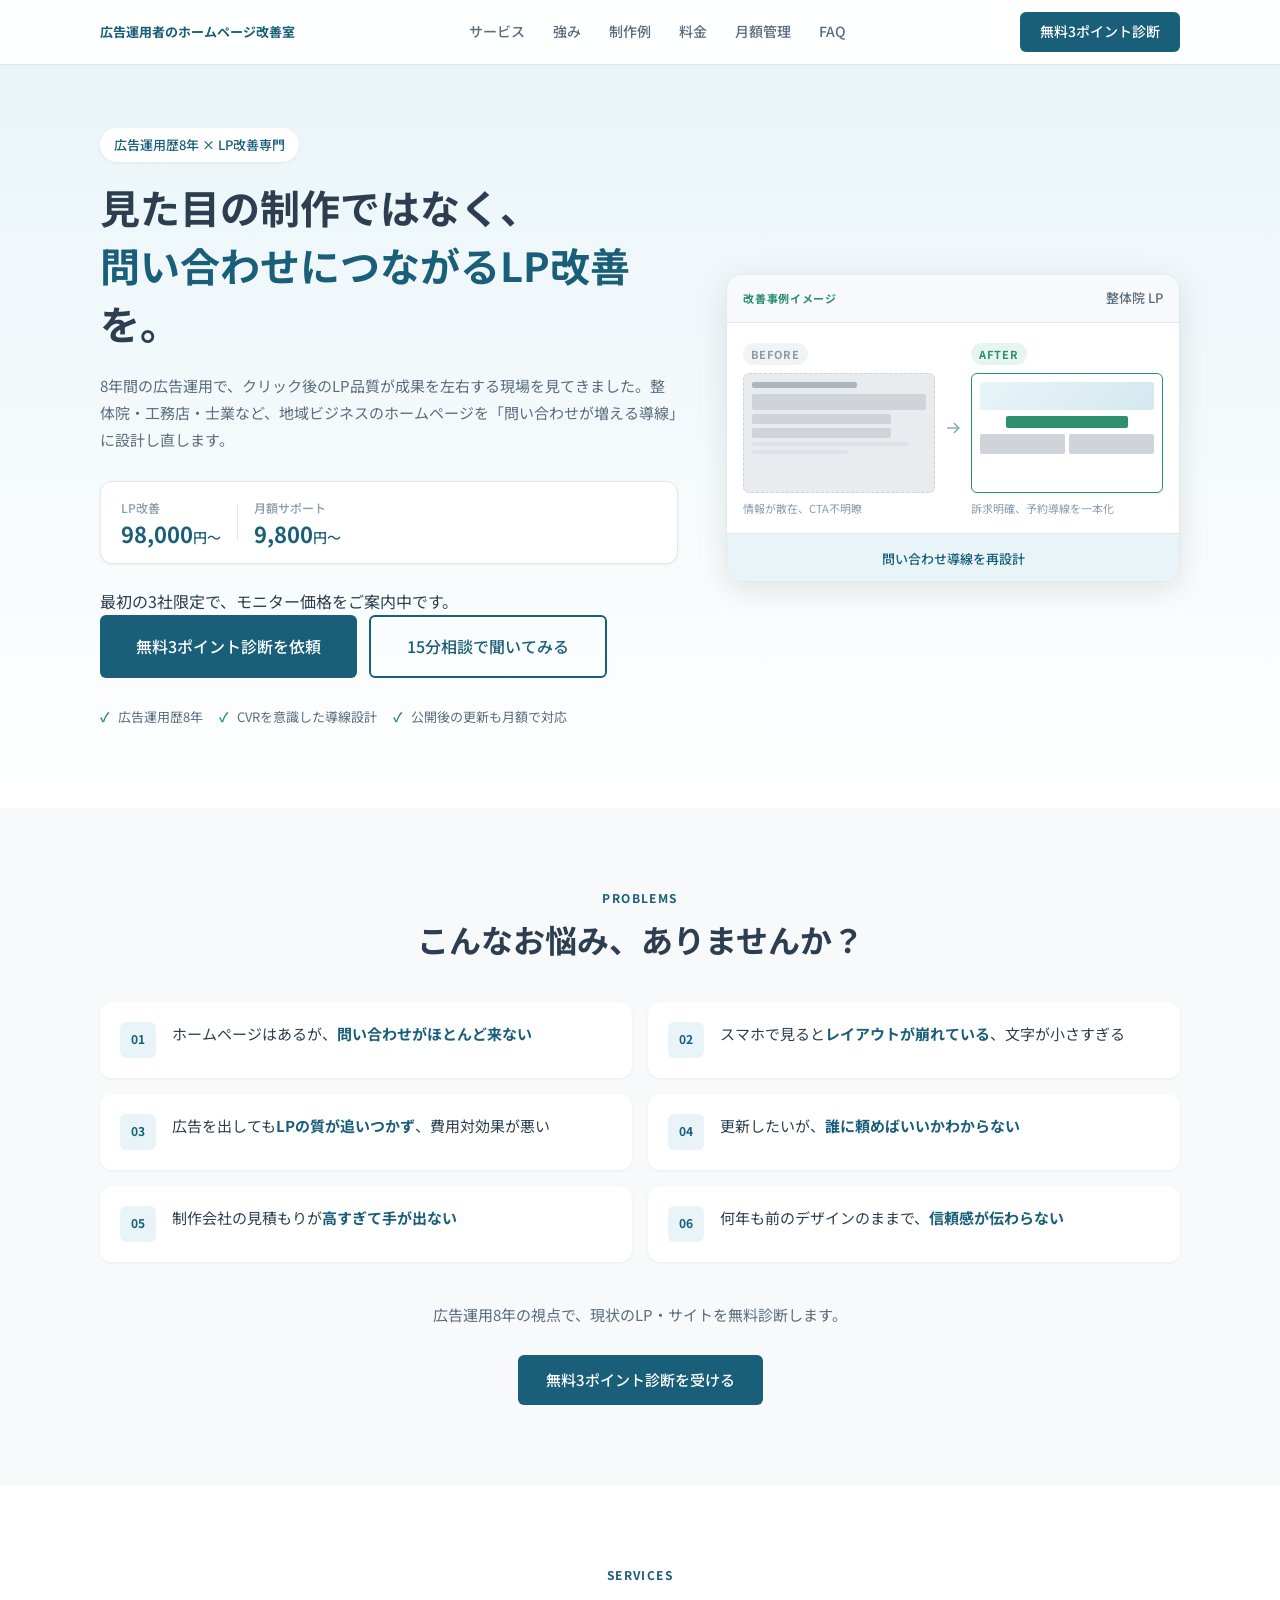
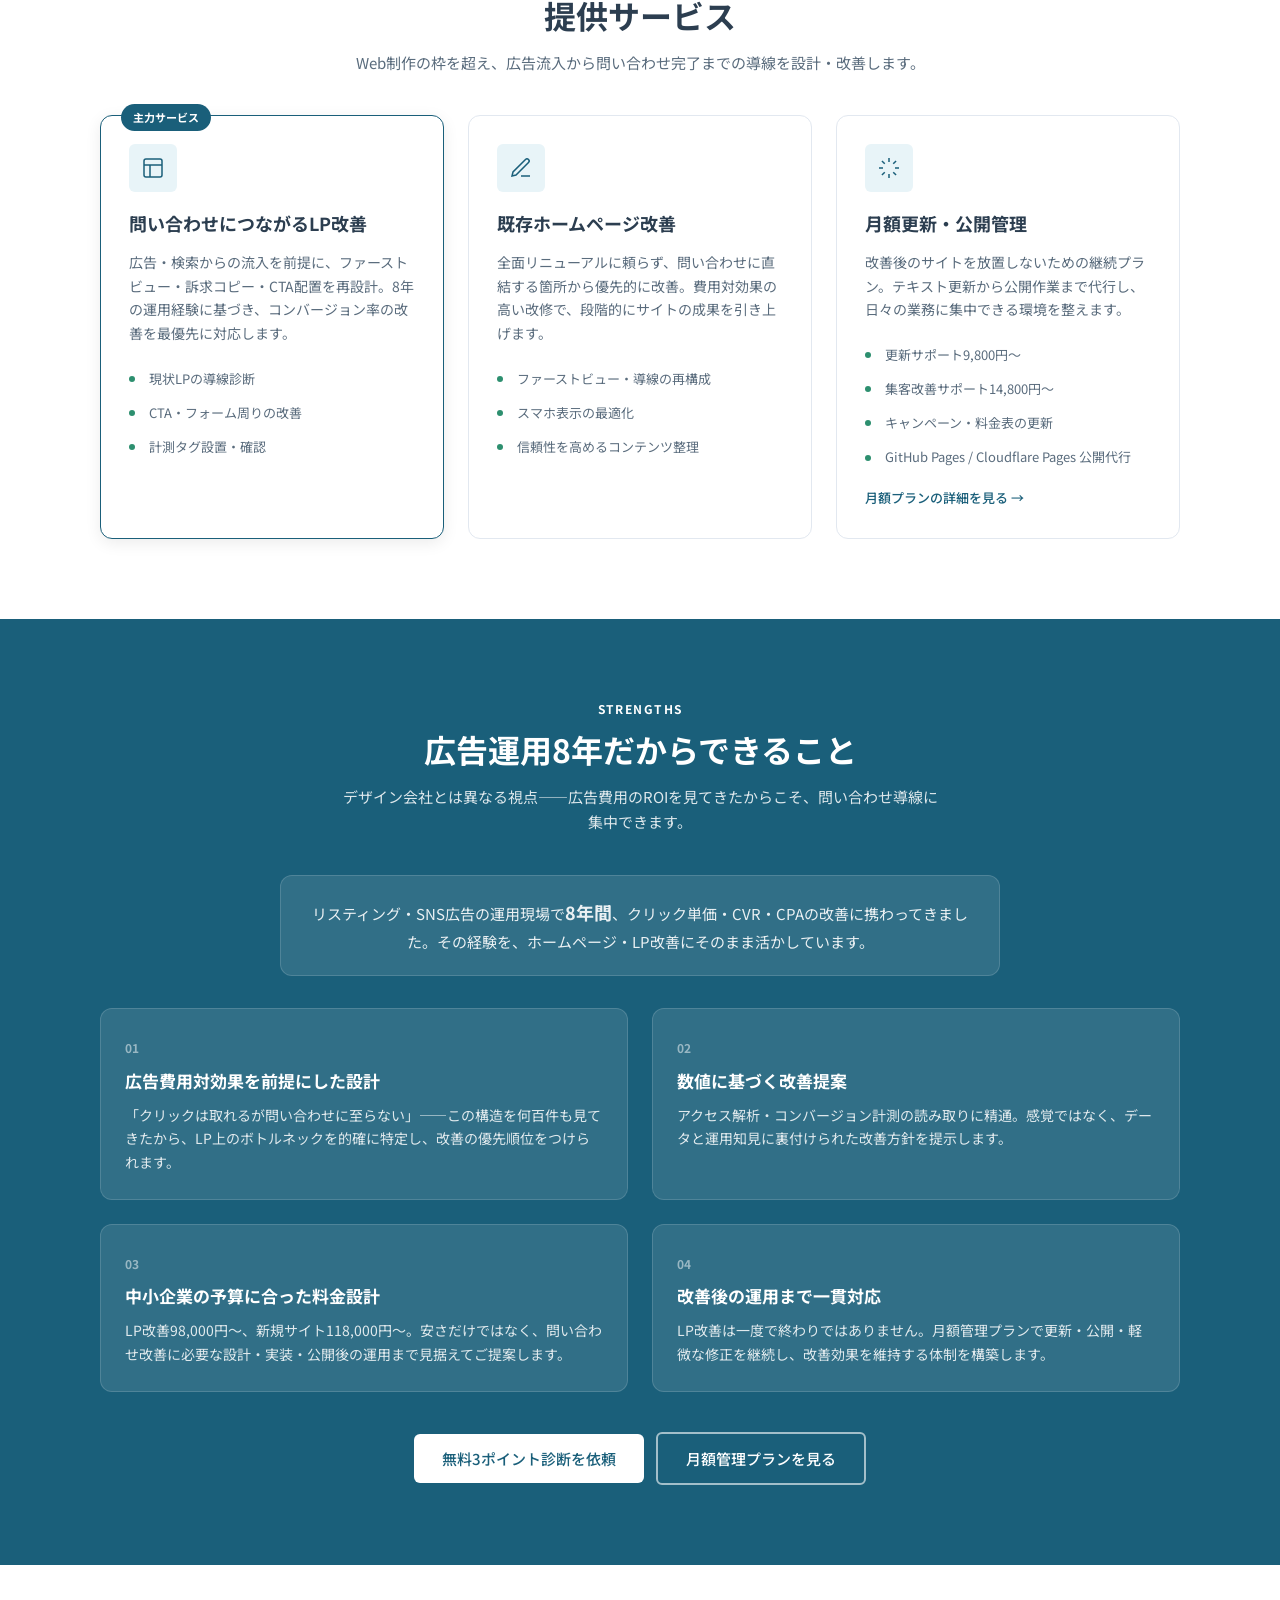
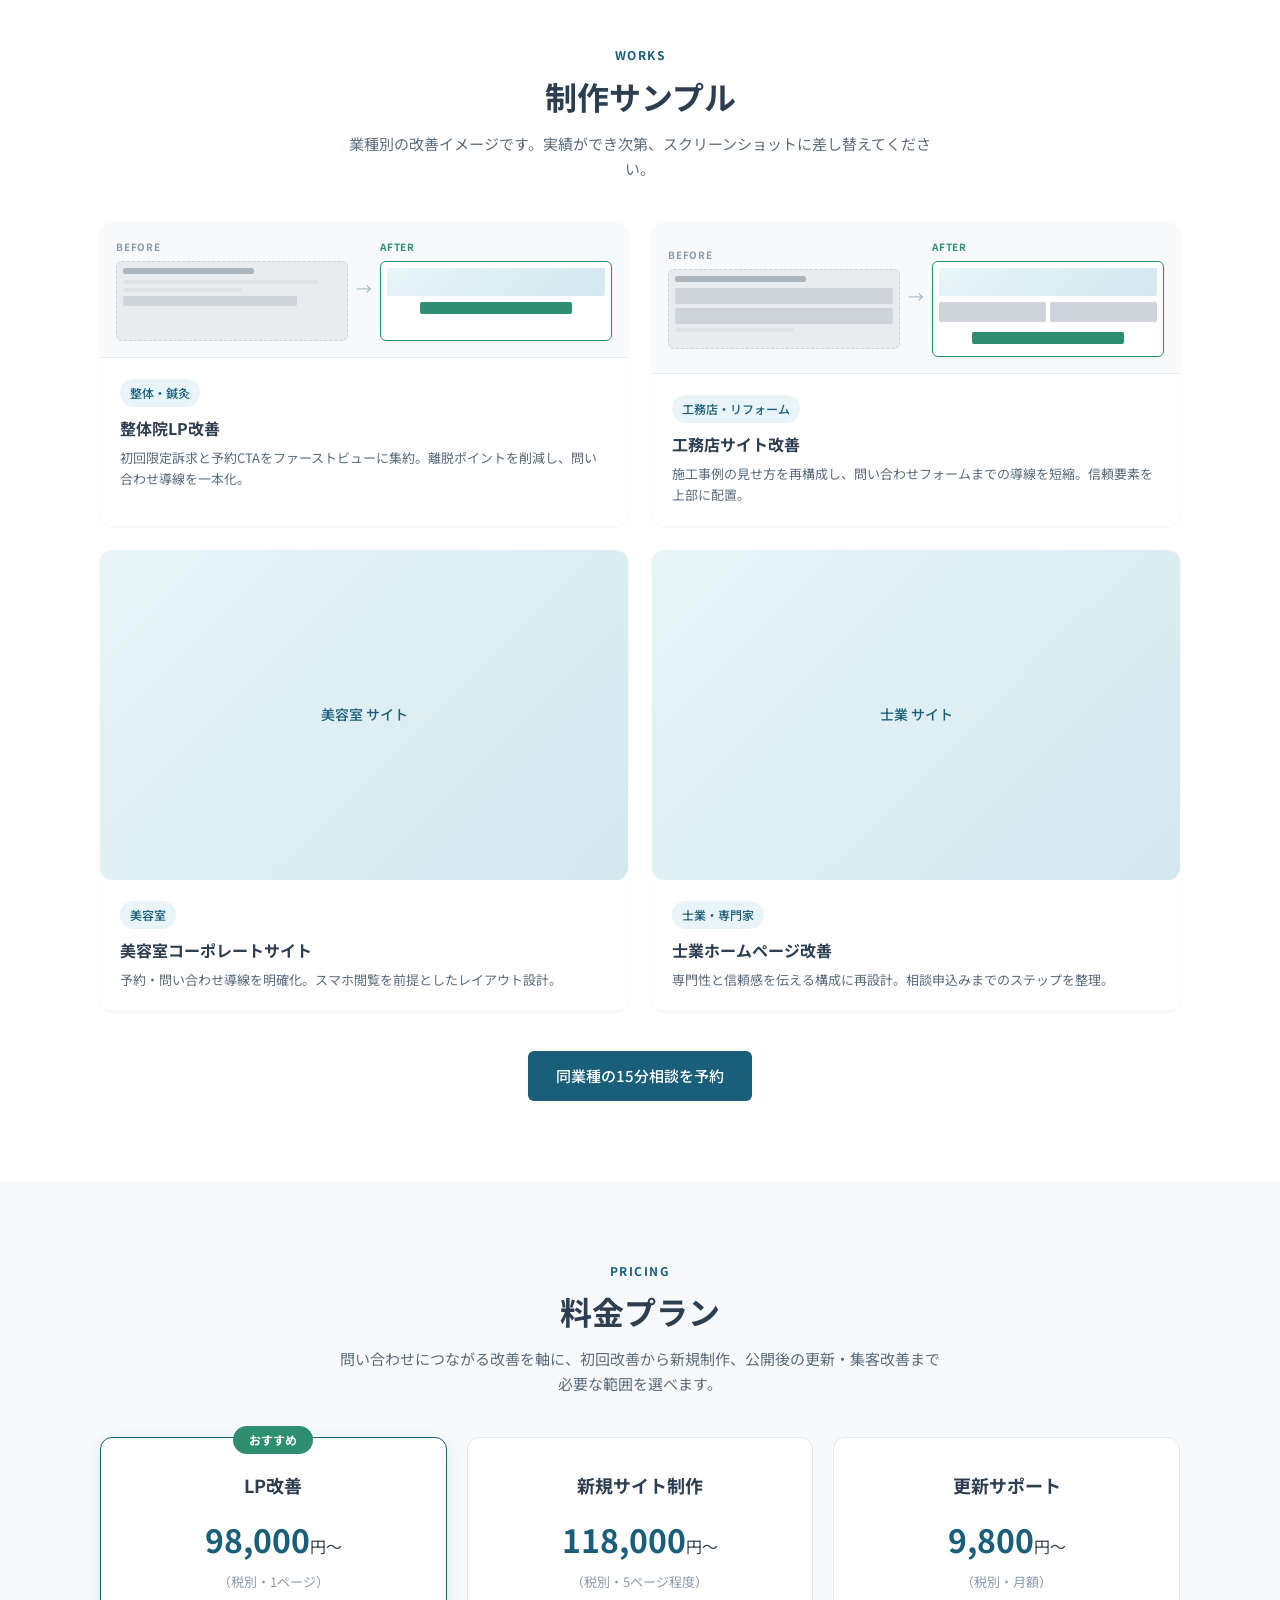
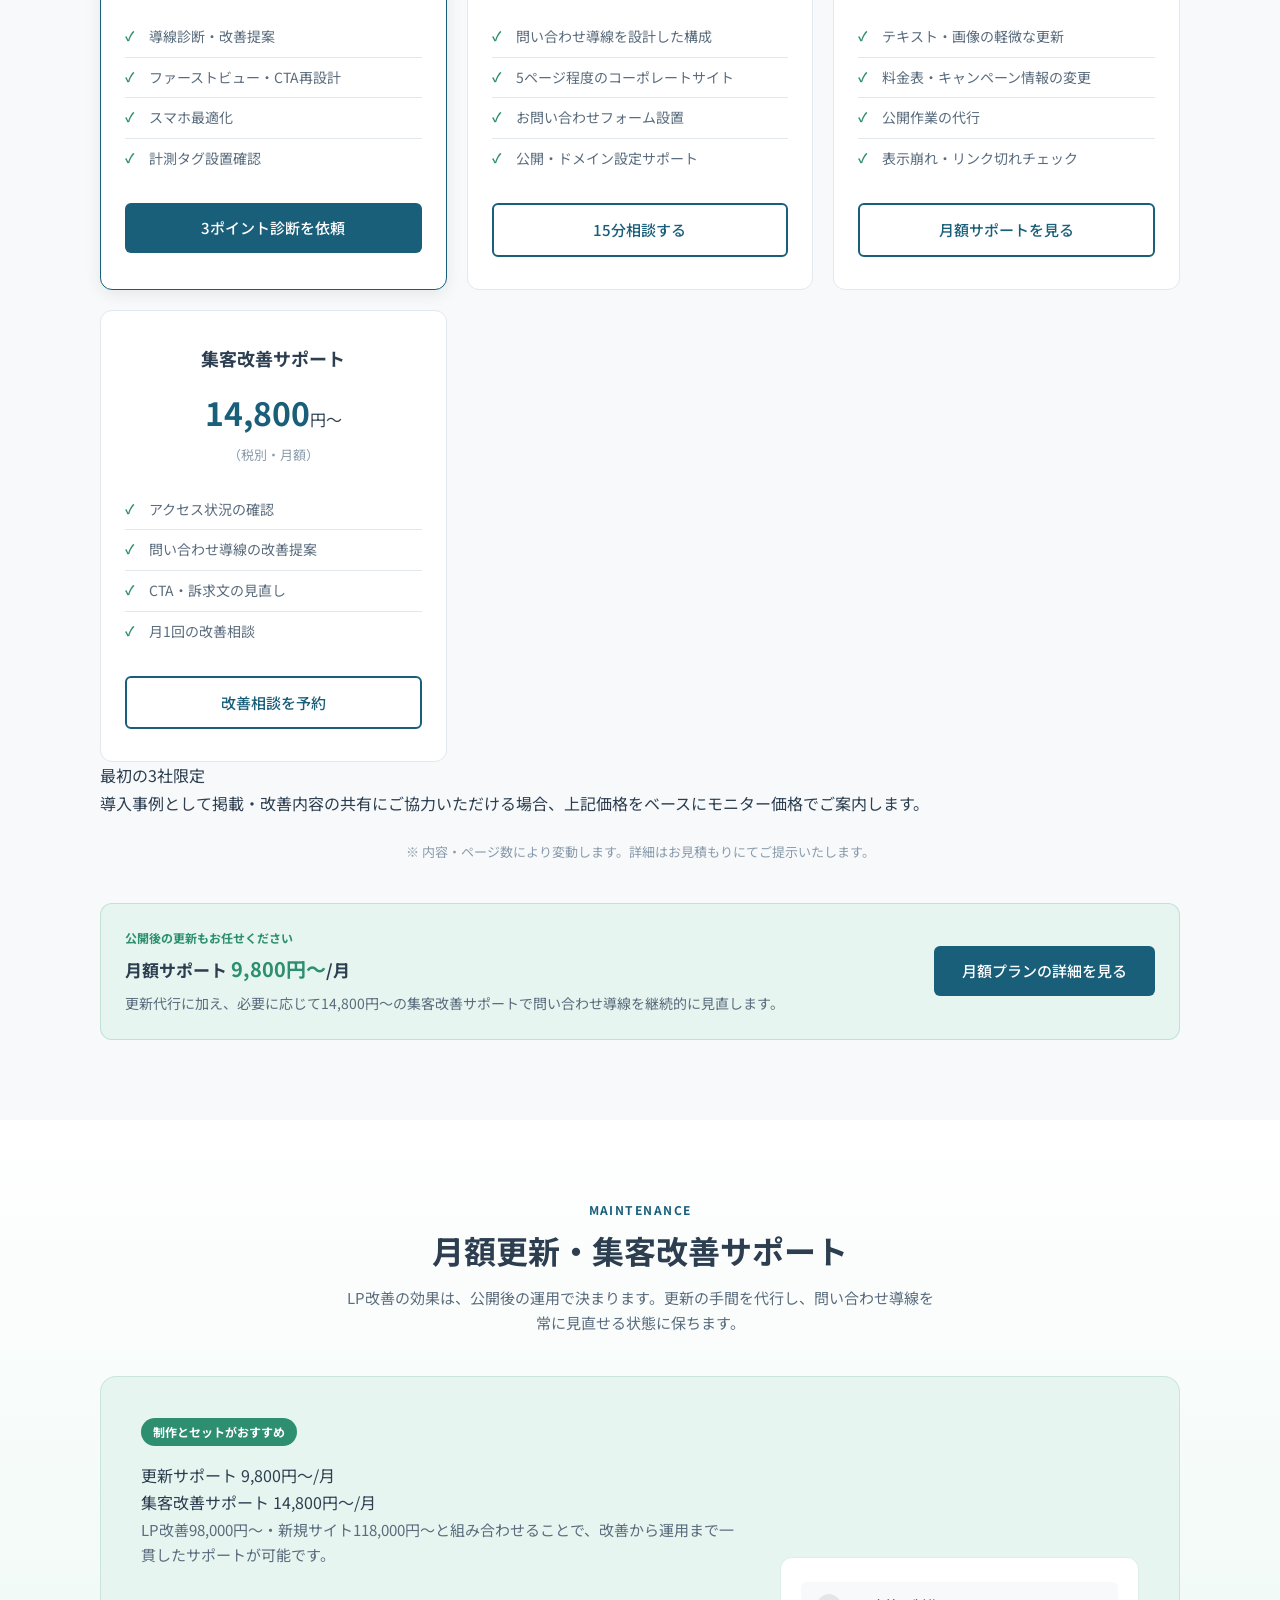
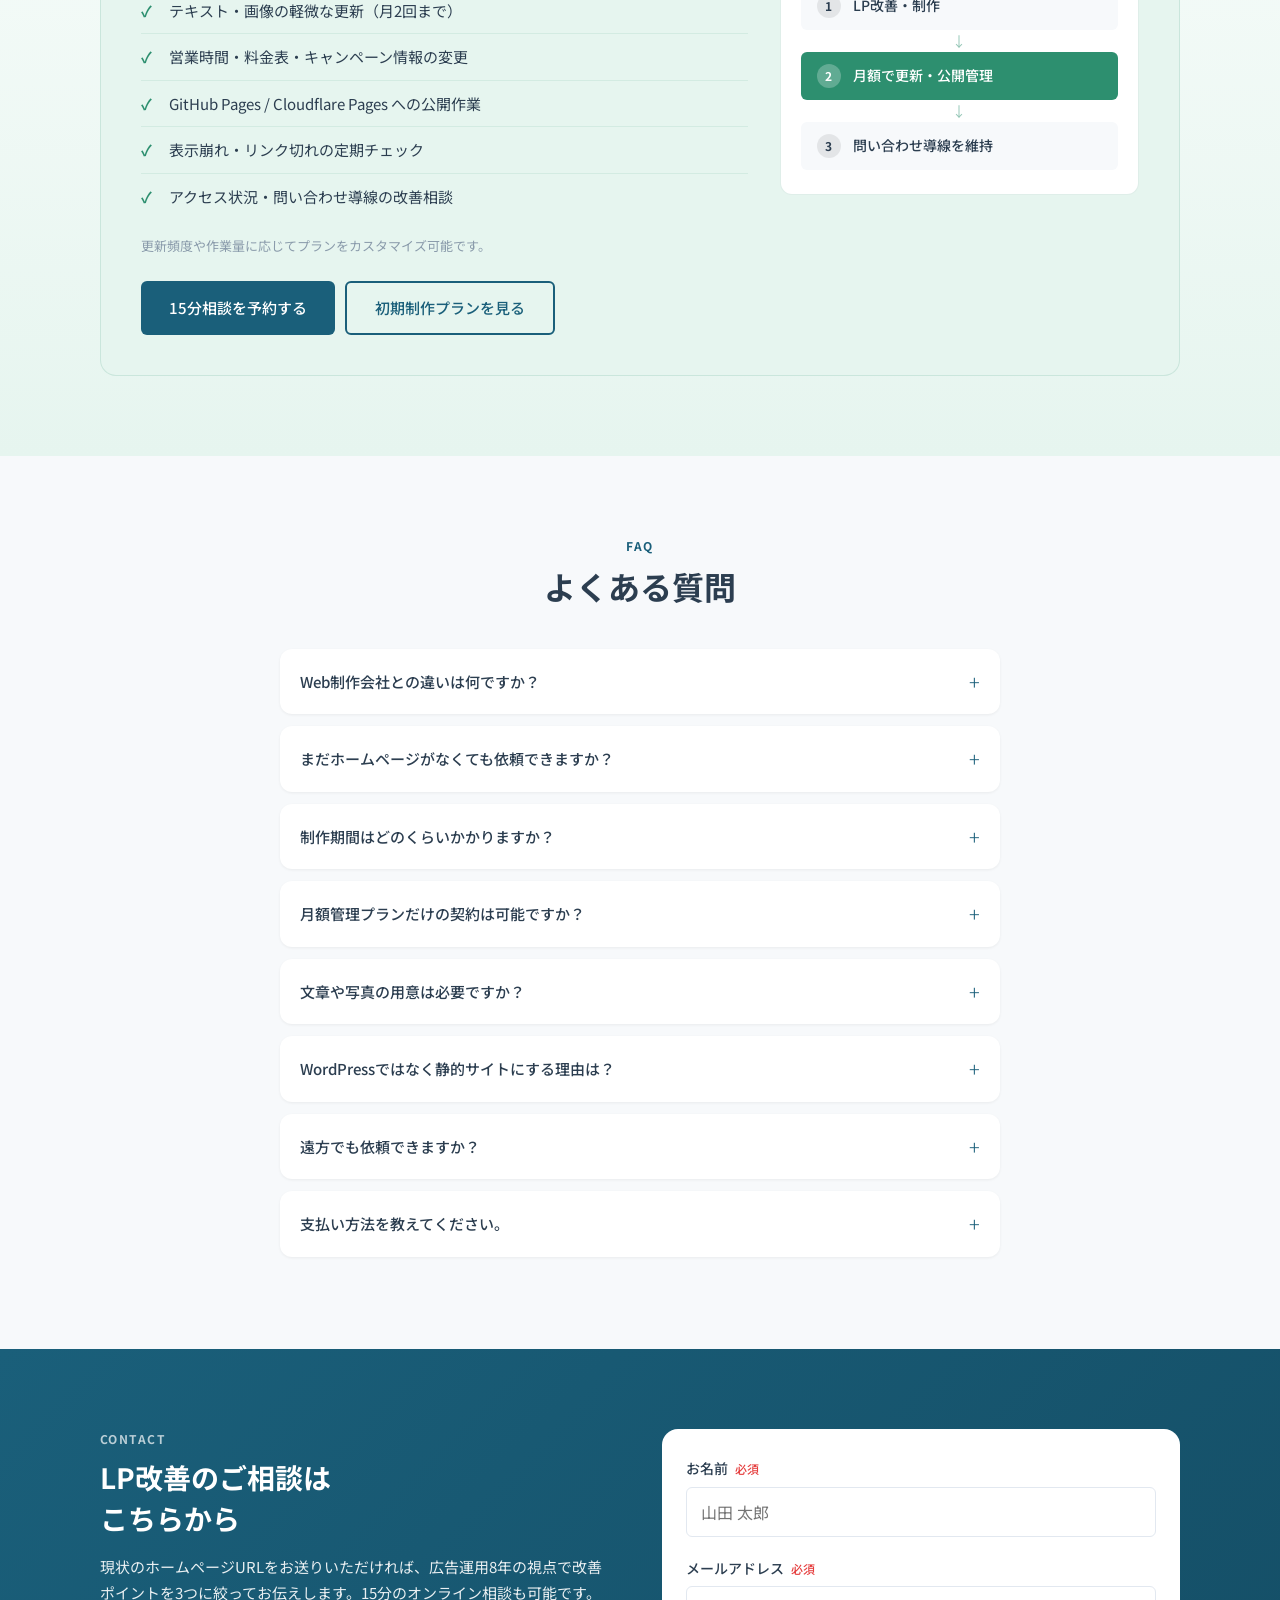
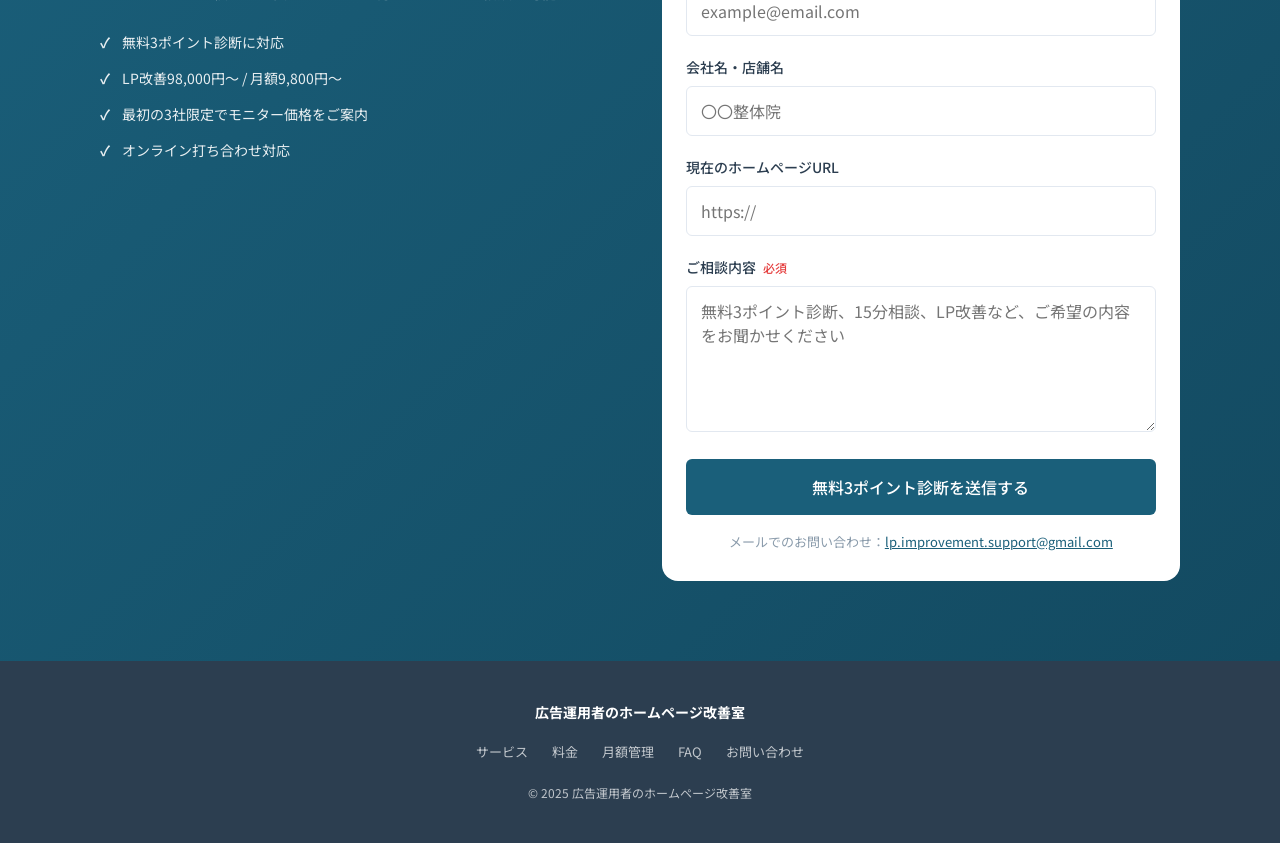
==== commit 1ff0c48c: "Update pricing and CTA messaging" ====
--- a/index.html
+++ b/index.html
@@ -3,12 +3,12 @@
 <head>
   <meta charset="UTF-8">
   <meta name="viewport" content="width=device-width, initial-scale=1.0">
-  <meta name="description" content="広告運用8年の経験を活かし、問い合わせにつながるLP改善を支援。初期制作3万円〜、月額5,000円〜の更新管理プランあり。整体院・工務店・士業など中小企業向け。">
+  <meta name="description" content="広告運用8年の経験を活かし、問い合わせにつながるLP改善を支援。LP改善98,000円〜、新規サイト118,000円〜、月額サポート9,800円〜。整体院・工務店・士業など中小企業向け。">
   <title>広告運用者のホームページ改善室｜問い合わせにつながるLP改善</title>
   <link rel="stylesheet" href="style.css">
   <link rel="preconnect" href="https://fonts.googleapis.com">
   <link rel="preconnect" href="https://fonts.gstatic.com" crossorigin>
-  <link href="https://fonts.googleapis.com/css2?family=Noto+Sans+JP:wght@400;500;700&display=swap" rel="stylesheet">
+  <link href="https://fonts.googleapis.com/css2?family=Noto+Sans+JP:wght@400;500;700&amp;display=swap" rel="stylesheet">
 </head>
 <body>
 
@@ -25,7 +25,7 @@
         <a href="#maintenance">月額管理</a>
         <a href="#faq">FAQ</a>
       </nav>
-      <a href="#contact" class="btn btn--primary btn--sm header__cta">無料相談</a>
+      <a href="#contact" class="btn btn--primary btn--sm header__cta">無料3ポイント診断</a>
       <label for="menu-toggle" class="header__menu-btn" aria-label="メニューを開く">
         <span></span>
         <span></span>
@@ -40,7 +40,7 @@
       <a href="#pricing">料金</a>
       <a href="#maintenance">月額管理</a>
       <a href="#faq">FAQ</a>
-      <a href="#contact" class="btn btn--primary">無料相談はこちら</a>
+      <a href="#contact" class="btn btn--primary">無料3ポイント診断はこちら</a>
     </nav>
   </header>
 
@@ -63,18 +63,19 @@
           <!-- 料金表示：金額変更時はここを編集 -->
           <div class="hero__pricing">
             <div class="hero__pricing-item">
-              <span class="hero__pricing-label">初期制作</span>
-              <span class="hero__pricing-value">3<span class="hero__pricing-unit">万円〜</span></span>
+              <span class="hero__pricing-label">LP改善</span>
+              <span class="hero__pricing-value">98,000<span class="hero__pricing-unit">円〜</span></span>
             </div>
             <div class="hero__pricing-divider" aria-hidden="true"></div>
             <div class="hero__pricing-item">
-              <span class="hero__pricing-label">月額管理</span>
-              <span class="hero__pricing-value">5,000<span class="hero__pricing-unit">円〜</span></span>
-            </div>
-          </div>
+              <span class="hero__pricing-label">月額サポート</span>
+              <span class="hero__pricing-value">9,800<span class="hero__pricing-unit">円〜</span></span>
+            </div>
+          </div>
+          <p class="hero__monitor">最初の3社限定で、モニター価格をご案内中です。</p>
           <div class="hero__actions">
-            <a href="#contact" class="btn btn--primary btn--lg">無料で改善相談する</a>
-            <a href="#maintenance" class="btn btn--outline btn--lg">月額管理プランを見る</a>
+            <a href="#contact" class="btn btn--primary btn--lg">無料3ポイント診断を依頼</a>
+            <a href="#contact" class="btn btn--outline btn--lg">15分相談で聞いてみる</a>
           </div>
           <ul class="hero__trust">
             <li>広告運用歴8年</li>
@@ -162,7 +163,7 @@
         </ul>
         <div class="section__cta">
           <p class="section__cta-text">広告運用8年の視点で、現状のLP・サイトを無料診断します。</p>
-          <a href="#contact" class="btn btn--primary">無料でLP改善を相談する</a>
+          <a href="#contact" class="btn btn--primary">無料3ポイント診断を受ける</a>
         </div>
       </div>
     </section>
@@ -211,7 +212,8 @@
             <h3 class="service-card__title">月額更新・公開管理</h3>
             <p class="service-card__desc">改善後のサイトを放置しないための継続プラン。テキスト更新から公開作業まで代行し、日々の業務に集中できる環境を整えます。</p>
             <ul class="service-card__list">
-              <li>月額5,000円〜</li>
+              <li>更新サポート9,800円〜</li>
+              <li>集客改善サポート14,800円〜</li>
               <li>キャンペーン・料金表の更新</li>
               <li>GitHub Pages / Cloudflare Pages 公開代行</li>
             </ul>
@@ -249,7 +251,7 @@
           <article class="strength-card">
             <span class="strength-card__num">03</span>
             <h3 class="strength-card__title">中小企業の予算に合った料金設計</h3>
-            <p class="strength-card__desc">初期制作3万円〜、月額管理5,000円〜。大手並みの見積もりではなく、事業規模と成果のバランスを考えた現実的なプランをご提案します。</p>
+            <p class="strength-card__desc">LP改善98,000円〜、新規サイト118,000円〜。安さだけではなく、問い合わせ改善に必要な設計・実装・公開後の運用まで見据えてご提案します。</p>
           </article>
           <!-- 強み4 -->
           <article class="strength-card">
@@ -259,7 +261,7 @@
           </article>
         </div>
         <div class="section__cta section__cta--light">
-          <a href="#contact" class="btn btn--white">8年の運用知見で相談する</a>
+          <a href="#contact" class="btn btn--white">無料3ポイント診断を依頼</a>
           <a href="#maintenance" class="btn btn--outline-white">月額管理プランを見る</a>
         </div>
       </div>
@@ -358,7 +360,7 @@
           </article>
         </div>
         <div class="section__cta">
-          <a href="#contact" class="btn btn--primary">同業種の改善を相談する</a>
+          <a href="#contact" class="btn btn--primary">同業種の15分相談を予約</a>
         </div>
       </div>
     </section>
@@ -369,14 +371,14 @@
         <div class="section__header">
           <p class="section__label">PRICING</p>
           <h2 class="section__title">料金プラン</h2>
-          <p class="section__lead">初期費用を抑え、改善後は月額管理で継続サポート。事業規模に合わせた柔軟な設計が可能です。</p>
+          <p class="section__lead">問い合わせにつながる改善を軸に、初回改善から新規制作、公開後の更新・集客改善まで必要な範囲を選べます。</p>
         </div>
         <div class="pricing-grid">
           <!-- プラン1：LP改善 -->
           <article class="pricing-card pricing-card--featured">
             <span class="pricing-card__badge">おすすめ</span>
             <h3 class="pricing-card__name">LP改善</h3>
-            <p class="pricing-card__price"><span class="pricing-card__amount">30,000</span>円〜</p>
+            <p class="pricing-card__price"><span class="pricing-card__amount">98,000</span>円〜</p>
             <p class="pricing-card__note">（税別・1ページ）</p>
             <ul class="pricing-card__features">
               <li>導線診断・改善提案</li>
@@ -384,25 +386,12 @@
               <li>スマホ最適化</li>
               <li>計測タグ設置確認</li>
             </ul>
-            <a href="#contact" class="btn btn--primary btn--block">LP改善を相談</a>
-          </article>
-          <!-- プラン2：サイト改善 -->
-          <article class="pricing-card">
-            <h3 class="pricing-card__name">サイト改善</h3>
-            <p class="pricing-card__price"><span class="pricing-card__amount">30,000</span>円〜</p>
-            <p class="pricing-card__note">（税別・既存サイト）</p>
-            <ul class="pricing-card__features">
-              <li>問い合わせ導線の再構成</li>
-              <li>ファーストビュー改善</li>
-              <li>コンテンツ・文章の整理</li>
-              <li>段階的な改修に対応</li>
-            </ul>
-            <a href="#contact" class="btn btn--outline btn--block">サイト改善を相談</a>
-          </article>
-          <!-- プラン3：新規制作 -->
+            <a href="#contact" class="btn btn--primary btn--block">3ポイント診断を依頼</a>
+          </article>
+          <!-- プラン2：新規制作 -->
           <article class="pricing-card">
             <h3 class="pricing-card__name">新規サイト制作</h3>
-            <p class="pricing-card__price"><span class="pricing-card__amount">80,000</span>円〜</p>
+            <p class="pricing-card__price"><span class="pricing-card__amount">118,000</span>円〜</p>
             <p class="pricing-card__note">（税別・5ページ程度）</p>
             <ul class="pricing-card__features">
               <li>問い合わせ導線を設計した構成</li>
@@ -410,16 +399,46 @@
               <li>お問い合わせフォーム設置</li>
               <li>公開・ドメイン設定サポート</li>
             </ul>
-            <a href="#contact" class="btn btn--outline btn--block">新規制作を相談</a>
-          </article>
+            <a href="#contact" class="btn btn--outline btn--block">15分相談する</a>
+          </article>
+          <!-- プラン3：更新サポート -->
+          <article class="pricing-card">
+            <h3 class="pricing-card__name">更新サポート</h3>
+            <p class="pricing-card__price"><span class="pricing-card__amount">9,800</span>円〜</p>
+            <p class="pricing-card__note">（税別・月額）</p>
+            <ul class="pricing-card__features">
+              <li>テキスト・画像の軽微な更新</li>
+              <li>料金表・キャンペーン情報の変更</li>
+              <li>公開作業の代行</li>
+              <li>表示崩れ・リンク切れチェック</li>
+            </ul>
+            <a href="#maintenance" class="btn btn--outline btn--block">月額サポートを見る</a>
+          </article>
+          <!-- プラン4：集客改善サポート -->
+          <article class="pricing-card">
+            <h3 class="pricing-card__name">集客改善サポート</h3>
+            <p class="pricing-card__price"><span class="pricing-card__amount">14,800</span>円〜</p>
+            <p class="pricing-card__note">（税別・月額）</p>
+            <ul class="pricing-card__features">
+              <li>アクセス状況の確認</li>
+              <li>問い合わせ導線の改善提案</li>
+              <li>CTA・訴求文の見直し</li>
+              <li>月1回の改善相談</li>
+            </ul>
+            <a href="#contact" class="btn btn--outline btn--block">改善相談を予約</a>
+          </article>
+        </div>
+        <div class="pricing-monitor">
+          <p class="pricing-monitor__label">最初の3社限定</p>
+          <p class="pricing-monitor__text">導入事例として掲載・改善内容の共有にご協力いただける場合、上記価格をベースにモニター価格でご案内します。</p>
         </div>
         <p class="pricing-note">※ 内容・ページ数により変動します。詳細はお見積もりにてご提示いたします。</p>
         <!-- 月額プランへの導線バナー -->
         <div class="pricing-banner">
           <div class="pricing-banner__content">
             <p class="pricing-banner__label">公開後の更新もお任せください</p>
-            <p class="pricing-banner__title">月額更新・公開管理プラン <strong>5,000円〜</strong>/月</p>
-            <p class="pricing-banner__desc">改善効果を維持するため、テキスト更新から公開作業まで継続的にサポートします。</p>
+            <p class="pricing-banner__title">月額サポート <strong>9,800円〜</strong>/月</p>
+            <p class="pricing-banner__desc">更新代行に加え、必要に応じて14,800円〜の集客改善サポートで問い合わせ導線を継続的に見直します。</p>
           </div>
           <a href="#maintenance" class="btn btn--primary">月額プランの詳細を見る</a>
         </div>
@@ -431,29 +450,34 @@
       <div class="container">
         <div class="section__header">
           <p class="section__label">MAINTENANCE</p>
-          <h2 class="section__title">月額更新・公開管理プラン</h2>
-          <p class="section__lead">LP改善の効果は、公開後の運用で決まります。更新の手間を代行し、問い合わせ導線を常に最適な状態に保ちます。</p>
+          <h2 class="section__title">月額更新・集客改善サポート</h2>
+          <p class="section__lead">LP改善の効果は、公開後の運用で決まります。更新の手間を代行し、問い合わせ導線を常に見直せる状態に保ちます。</p>
         </div>
         <div class="maintenance-box">
           <div class="maintenance-box__content">
             <span class="maintenance-box__badge">制作とセットがおすすめ</span>
-            <div class="maintenance-box__price">
-              <span class="maintenance-box__label">月額</span>
-              <span class="maintenance-box__amount">5,000</span>
-              <span class="maintenance-box__unit">円〜（税別）</span>
-            </div>
-            <p class="maintenance-box__lead">初期制作3万円〜と組み合わせることで、改善から運用まで一貫したサポートが可能です。</p>
+            <div class="maintenance-plan-grid">
+              <div class="maintenance-plan">
+                <span class="maintenance-plan__label">更新サポート</span>
+                <span class="maintenance-plan__price">9,800<span>円〜/月</span></span>
+              </div>
+              <div class="maintenance-plan">
+                <span class="maintenance-plan__label">集客改善サポート</span>
+                <span class="maintenance-plan__price">14,800<span>円〜/月</span></span>
+              </div>
+            </div>
+            <p class="maintenance-box__lead">LP改善98,000円〜・新規サイト118,000円〜と組み合わせることで、改善から運用まで一貫したサポートが可能です。</p>
             <ul class="maintenance-box__list">
               <!-- 月額プラン内容：必要に応じて編集 -->
               <li>テキスト・画像の軽微な更新（月2回まで）</li>
               <li>営業時間・料金表・キャンペーン情報の変更</li>
               <li>GitHub Pages / Cloudflare Pages への公開作業</li>
               <li>表示崩れ・リンク切れの定期チェック</li>
-              <li>メール・チャットでのご相談対応</li>
+              <li>アクセス状況・問い合わせ導線の改善相談</li>
             </ul>
             <p class="maintenance-box__note">更新頻度や作業量に応じてプランをカスタマイズ可能です。</p>
             <div class="maintenance-box__actions">
-              <a href="#contact" class="btn btn--primary">月額プランを相談する</a>
+              <a href="#contact" class="btn btn--primary">15分相談を予約する</a>
               <a href="#pricing" class="btn btn--outline">初期制作プランを見る</a>
             </div>
           </div>
@@ -532,11 +556,12 @@
             <p class="section__label section__label--light">CONTACT</p>
             <h2 class="contact__title">LP改善のご相談は<br>こちらから</h2>
             <p class="contact__desc">
-              現状のホームページURLをお送りいただければ、広告運用8年の視点で改善ポイントをお伝えします。24時間以内にご返信いたします。
+              現状のホームページURLをお送りいただければ、広告運用8年の視点で改善ポイントを3つに絞ってお伝えします。15分のオンライン相談も可能です。
             </p>
             <ul class="contact__points">
-              <li>相談・お見積もりは無料</li>
-              <li>初期制作3万円〜 / 月額5,000円〜</li>
+              <li>無料3ポイント診断に対応</li>
+              <li>LP改善98,000円〜 / 月額9,800円〜</li>
+              <li>最初の3社限定でモニター価格をご案内</li>
               <li>オンライン打ち合わせ対応</li>
             </ul>
           </div>
@@ -561,9 +586,9 @@
               </div>
               <div class="form-group">
                 <label for="message">ご相談内容 <span class="required">必須</span></label>
-                <textarea id="message" name="message" rows="5" required placeholder="お悩みやご希望をお聞かせください"></textarea>
-              </div>
-              <button type="submit" class="btn btn--primary btn--lg btn--block">無料相談を送信する</button>
+                <textarea id="message" name="message" rows="5" required placeholder="無料3ポイント診断、15分相談、LP改善など、ご希望の内容をお聞かせください"></textarea>
+              </div>
+              <button type="submit" class="btn btn--primary btn--lg btn--block">無料3ポイント診断を送信する</button>
             </form>
             <!-- メールでの問い合わせ：メールアドレスを差し替え -->
             <p class="contact__alt">
@@ -593,8 +618,8 @@
 
   <!-- 固定CTA（スマホ用） -->
   <div class="fixed-cta">
-    <a href="#maintenance" class="btn btn--outline btn--sm fixed-cta__sub">月額5,000円〜</a>
-    <a href="#contact" class="btn btn--primary fixed-cta__main">無料相談</a>
+    <a href="#maintenance" class="btn btn--outline btn--sm fixed-cta__sub">月額9,800円〜</a>
+    <a href="#contact" class="btn btn--primary fixed-cta__main">無料診断</a>
   </div>
 
 </body>
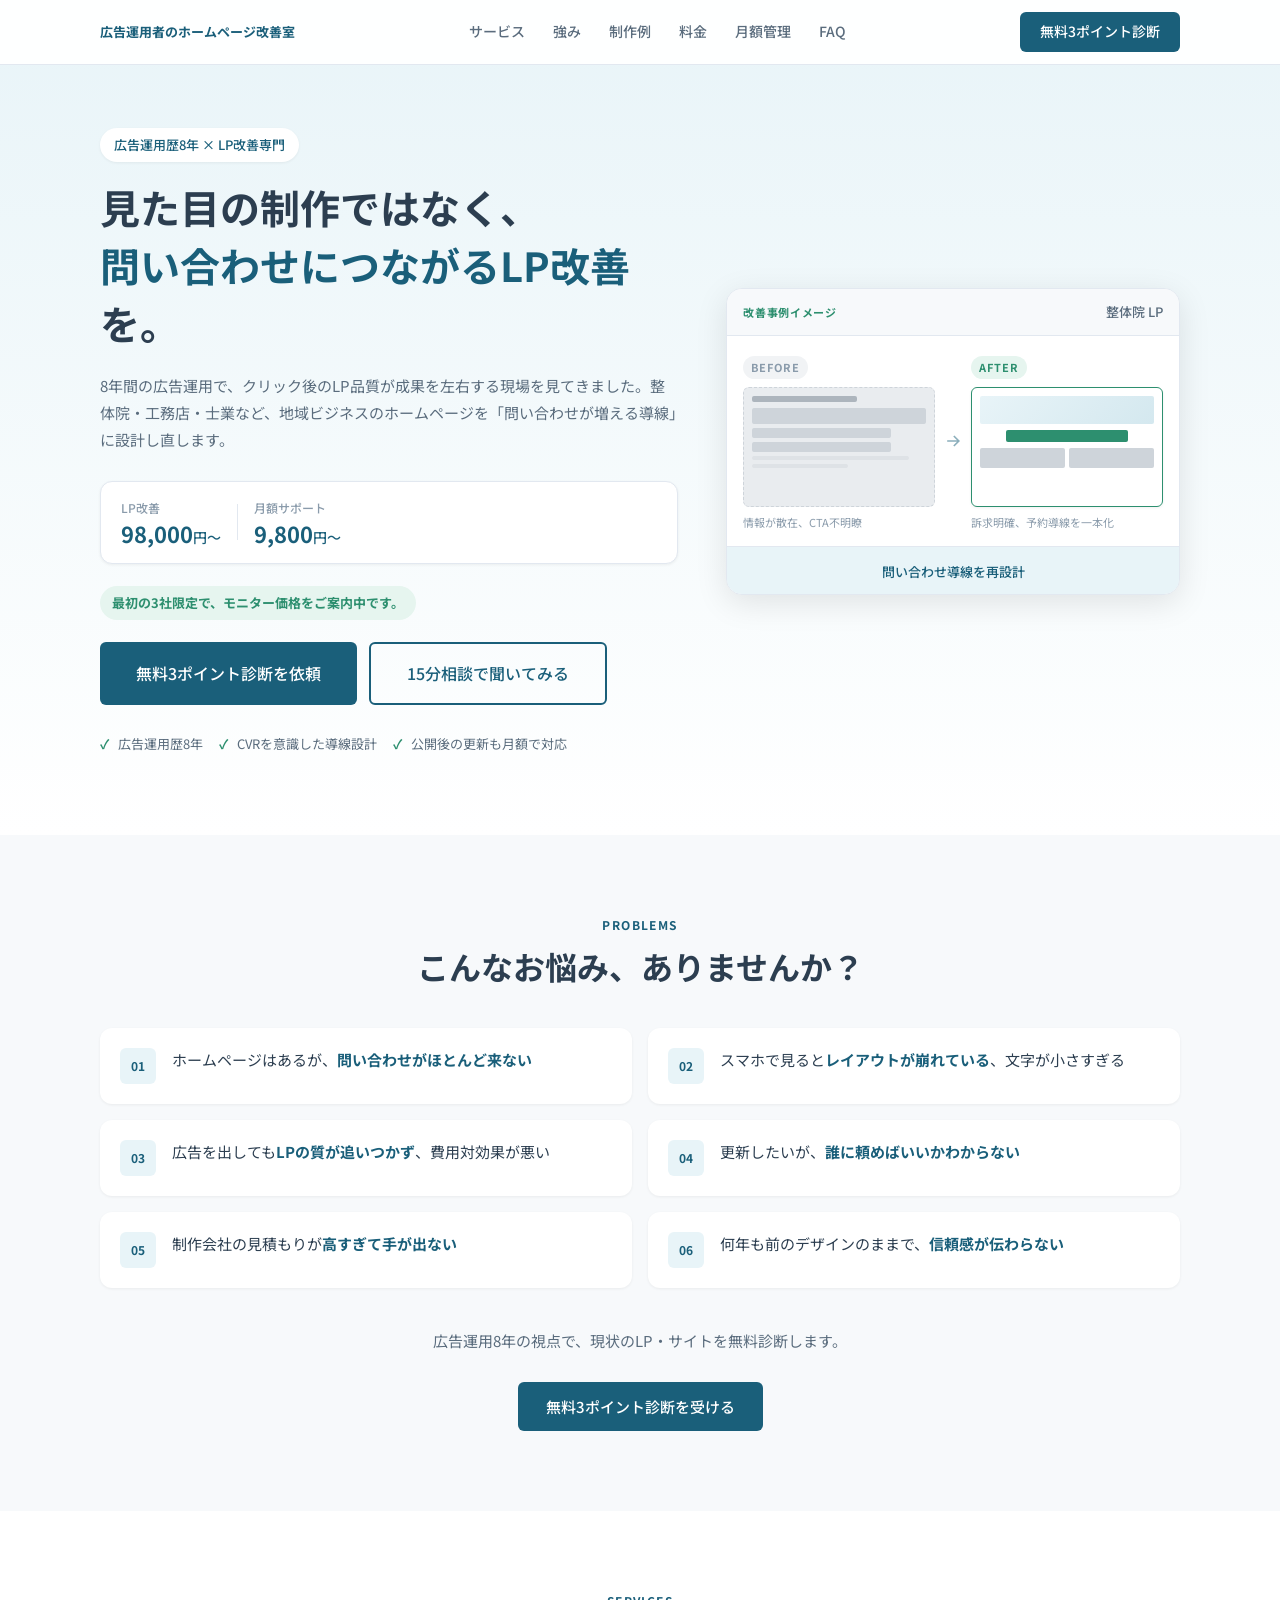
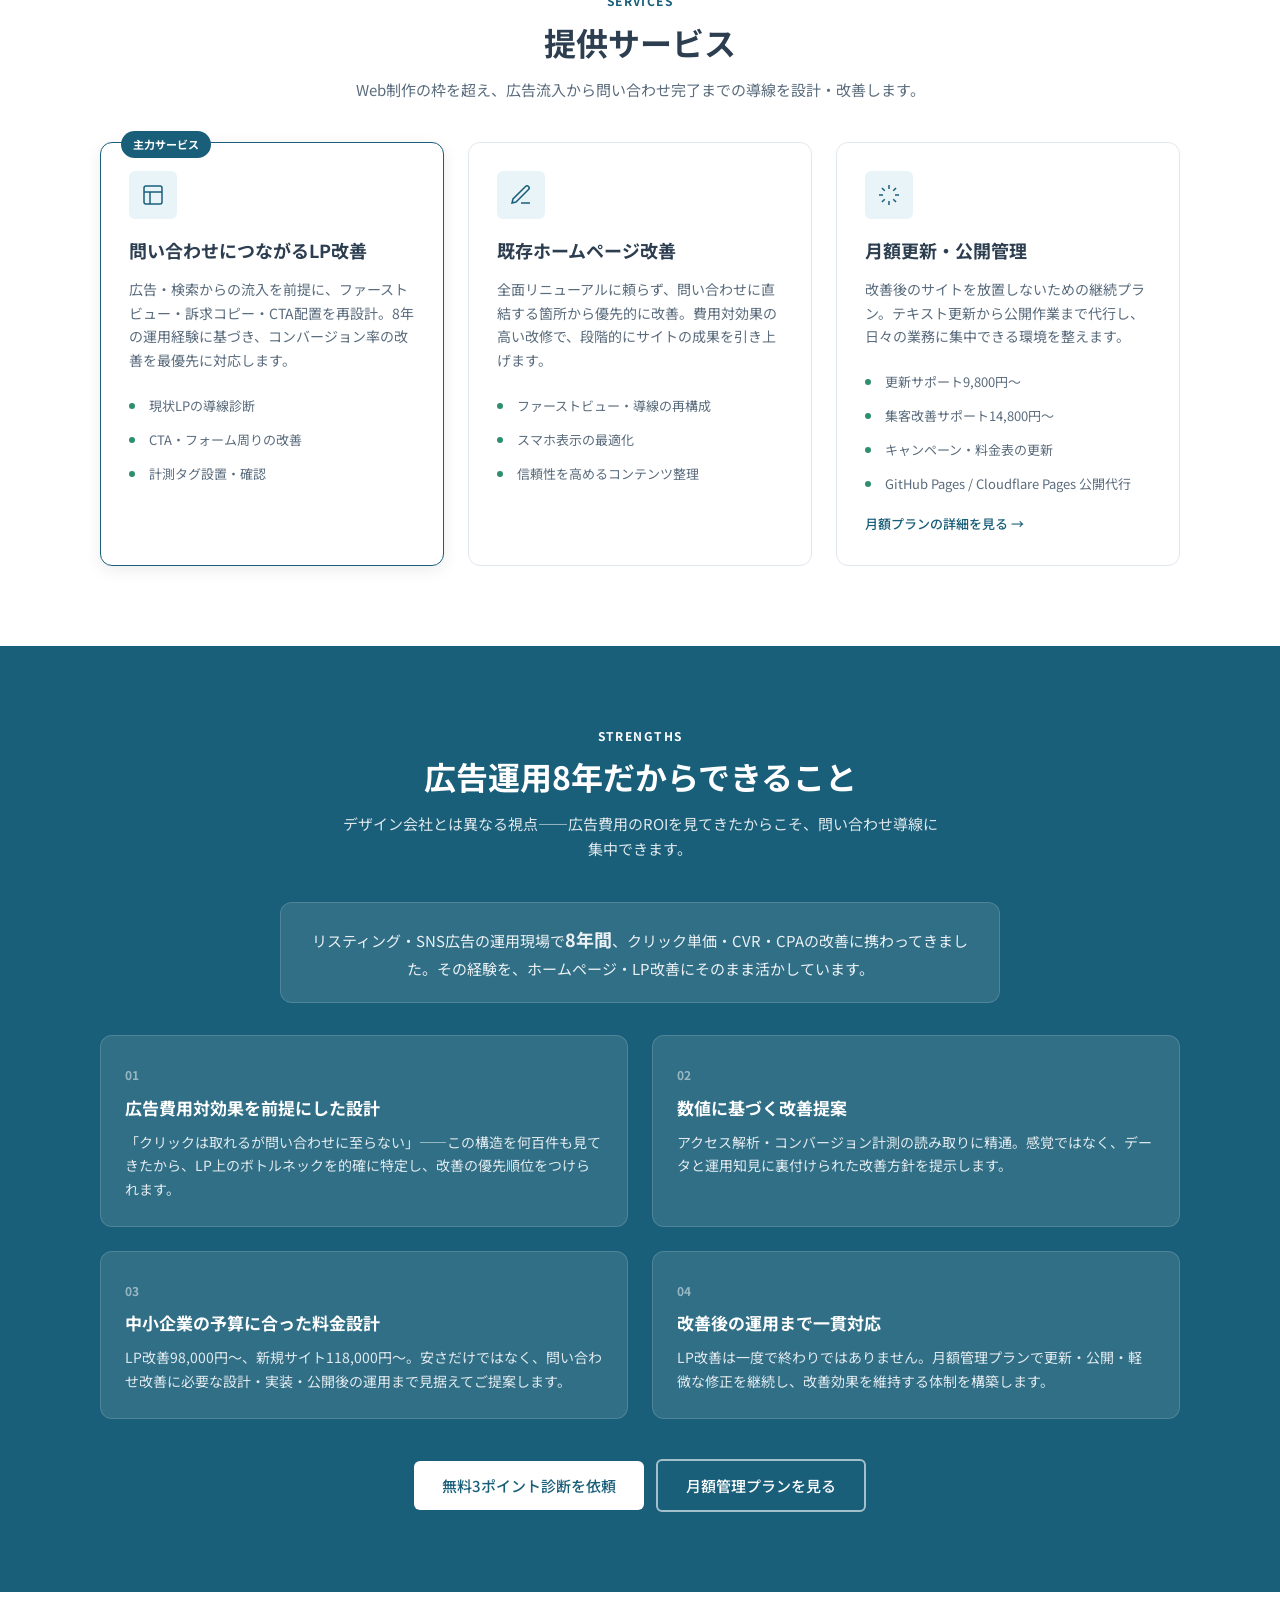
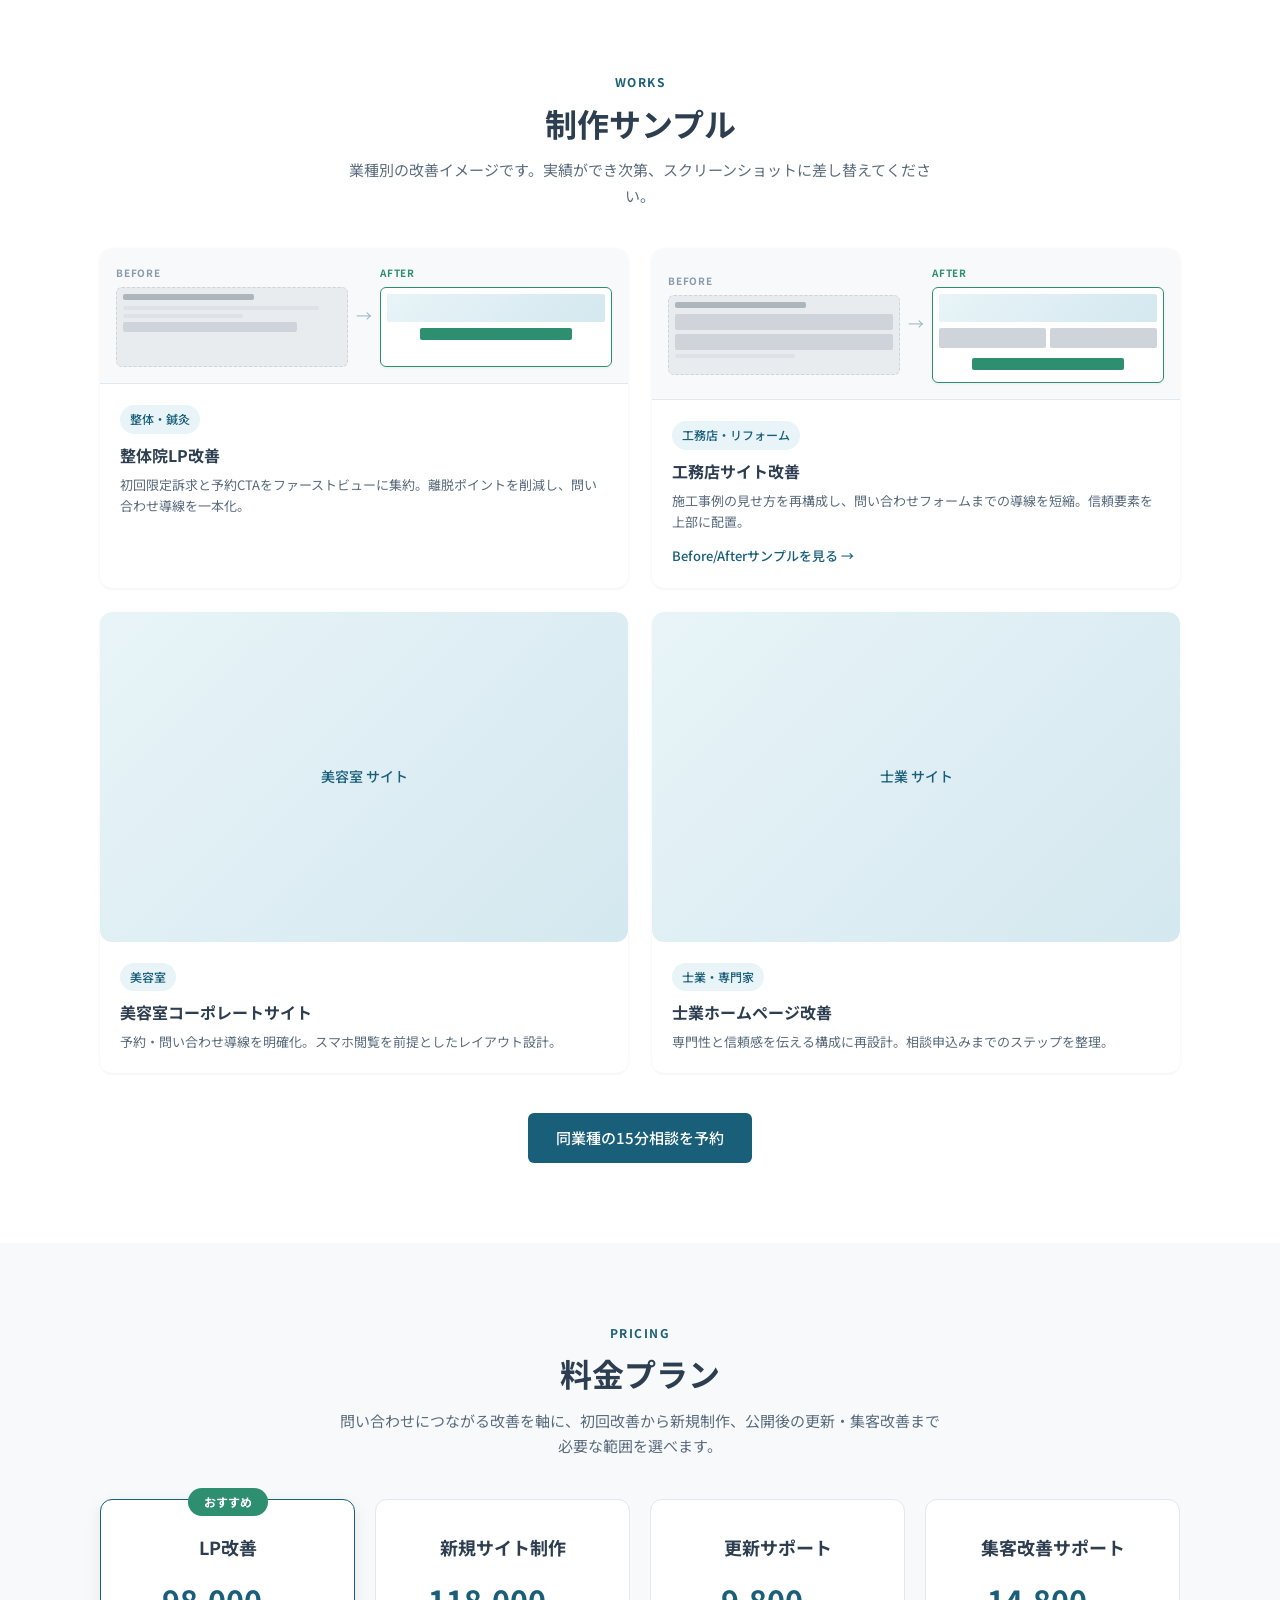
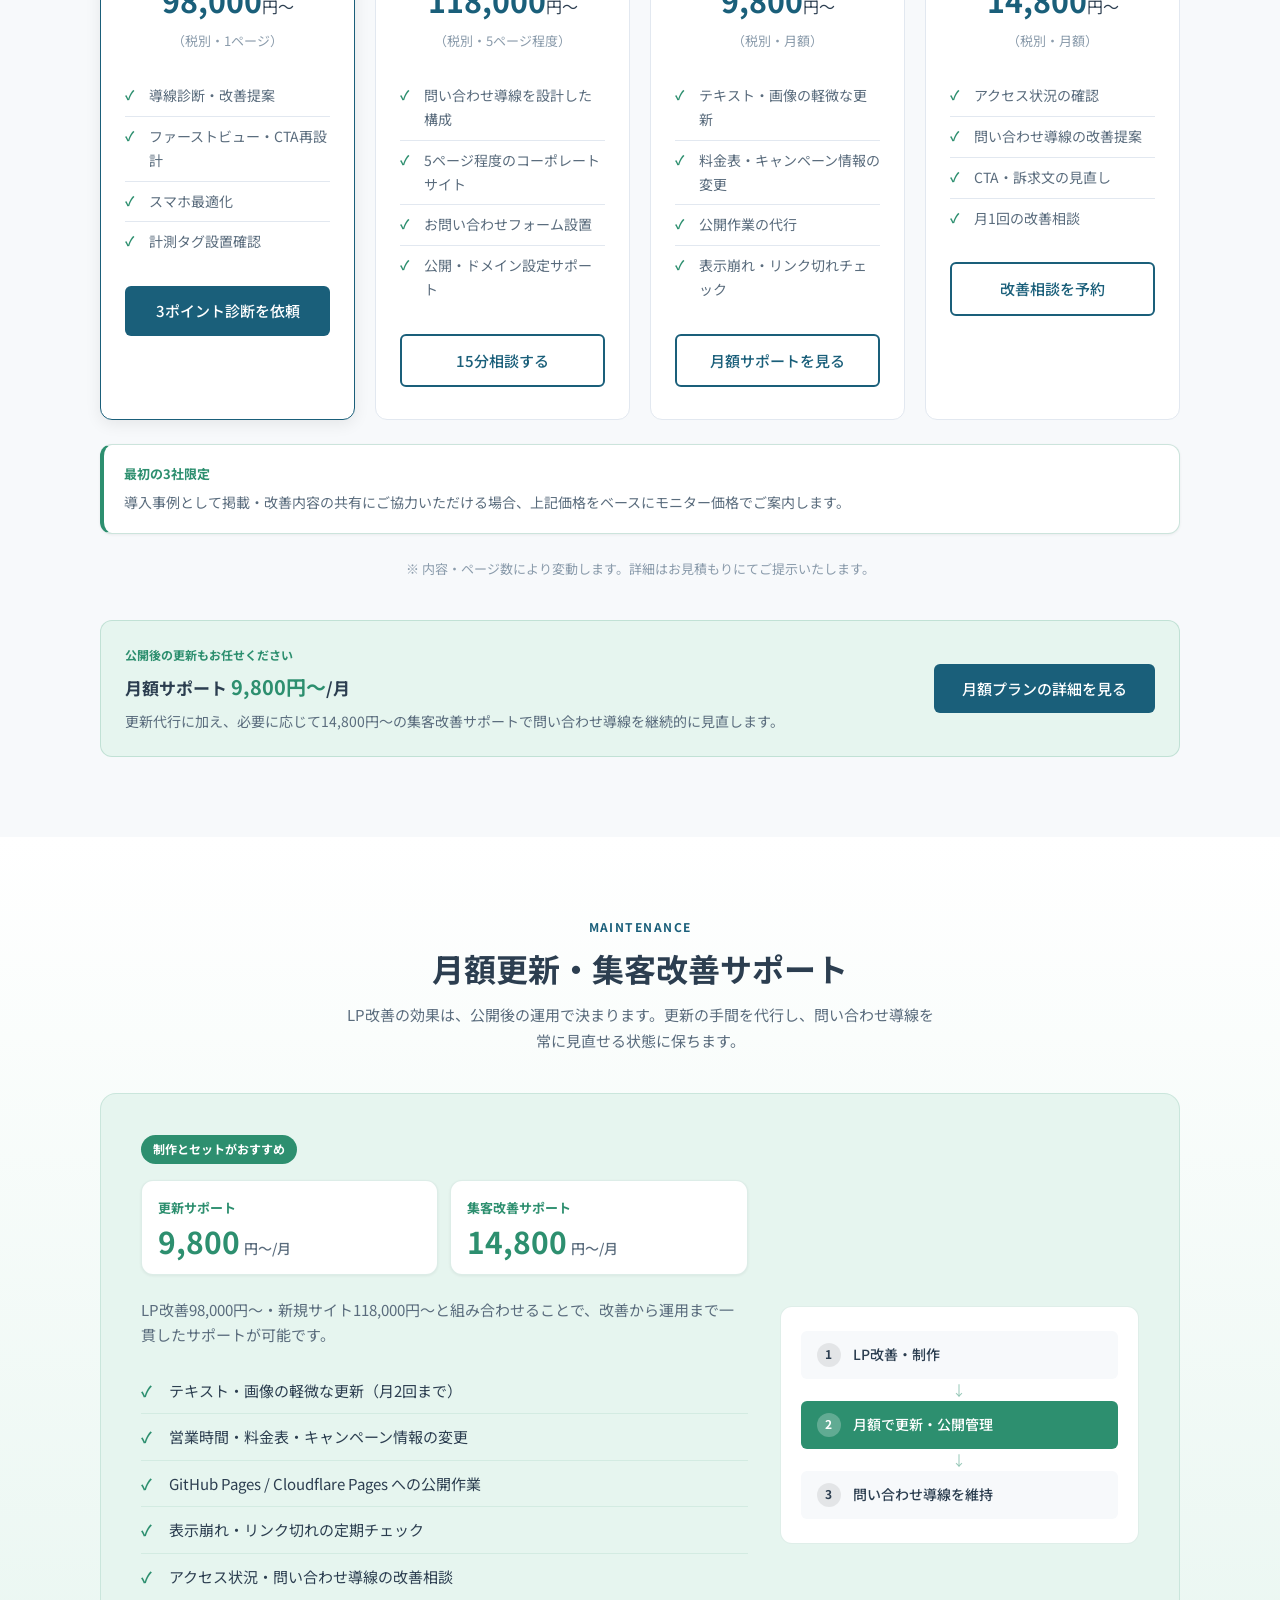
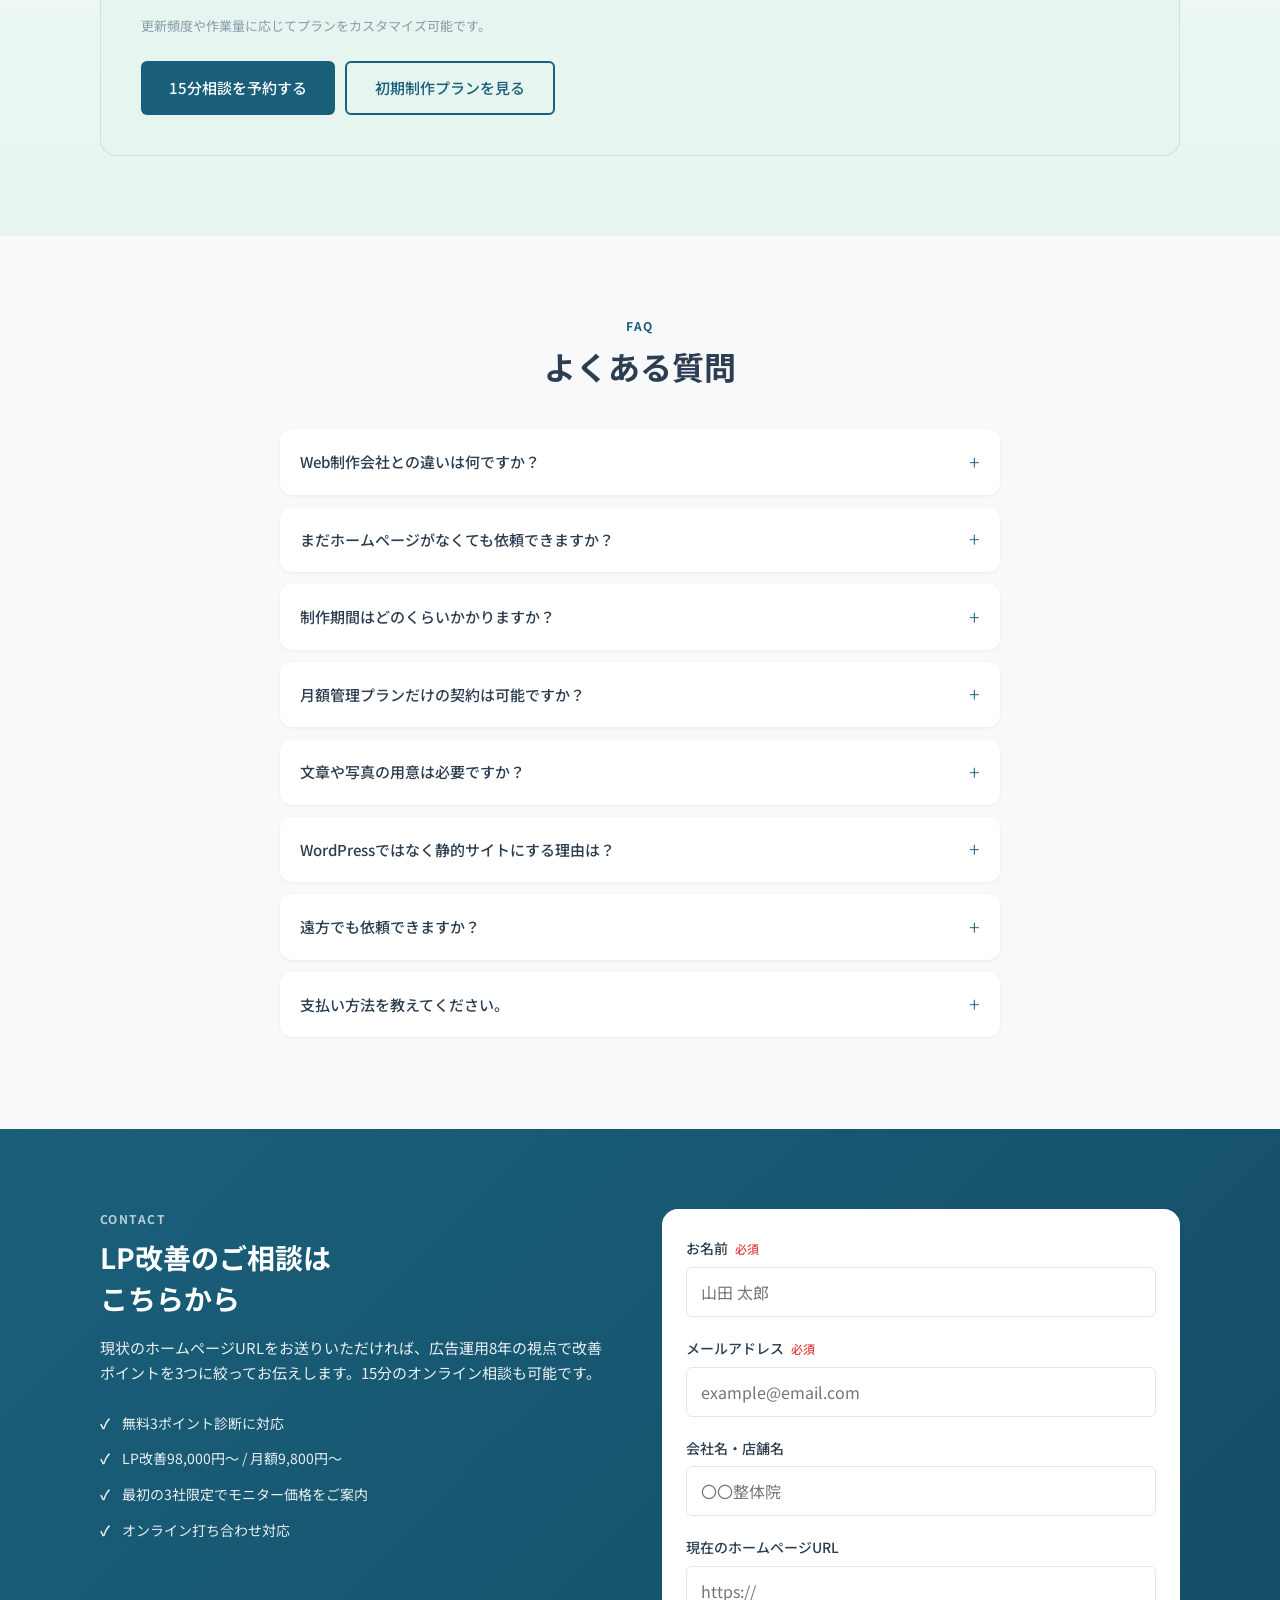
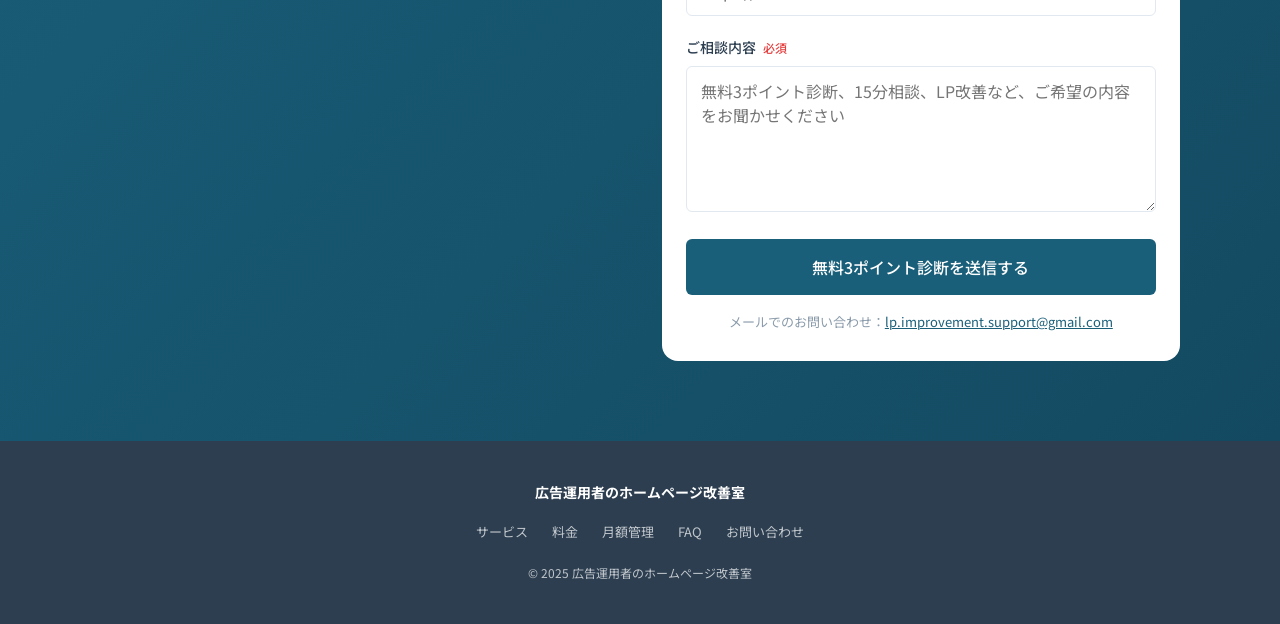
==== commit 17d8e87a: "Add builder before-after sales sample" ====
--- a/index.html
+++ b/index.html
@@ -332,6 +332,7 @@
               <span class="sample-card__tag">工務店・リフォーム</span>
               <h3 class="sample-card__title">工務店サイト改善</h3>
               <p class="sample-card__desc">施工事例の見せ方を再構成し、問い合わせフォームまでの導線を短縮。信頼要素を上部に配置。</p>
+              <a href="komuten-before-after.html" class="service-card__link">Before/Afterサンプルを見る →</a>
             </div>
           </article>
         </div>
--- a/style.css
+++ b/style.css
@@ -49,6 +49,7 @@
 html {
   scroll-behavior: smooth;
   font-size: var(--font-size-base);
+  scroll-padding-top: 72px;
 }
 
 body {
@@ -388,6 +389,18 @@
   border: 1px solid var(--color-border);
 }
 
+.hero__monitor {
+  display: inline-flex;
+  align-items: center;
+  margin: -10px 0 22px;
+  padding: 6px 12px;
+  background: var(--color-accent-light);
+  color: var(--color-accent);
+  border-radius: 100px;
+  font-size: 0.8125rem;
+  font-weight: 700;
+}
+
 .hero__pricing-item {
   display: flex;
   flex-direction: column;
@@ -608,6 +621,10 @@
 /* ----- Section Common ----- */
 .section {
   padding: var(--section-padding-sp) 0;
+}
+
+section[id] {
+  scroll-margin-top: 72px;
 }
 
 .section--gray {
@@ -1016,7 +1033,7 @@
 }
 
 .pricing-card__amount {
-  font-size: 2rem;
+  font-size: 1.9rem;
   font-weight: 700;
   color: var(--color-primary);
 }
@@ -1058,6 +1075,31 @@
   font-size: 0.8125rem;
   color: var(--color-text-muted);
   margin-top: 24px;
+}
+
+.pricing-monitor {
+  display: flex;
+  flex-direction: column;
+  gap: 6px;
+  margin-top: 24px;
+  padding: 18px 20px;
+  background: var(--color-white);
+  border: 1px solid rgba(45, 143, 111, 0.24);
+  border-left: 4px solid var(--color-accent);
+  border-radius: var(--radius-md);
+  box-shadow: var(--shadow-sm);
+}
+
+.pricing-monitor__label {
+  font-size: 0.8125rem;
+  font-weight: 700;
+  color: var(--color-accent);
+}
+
+.pricing-monitor__text {
+  font-size: 0.875rem;
+  color: var(--color-text-light);
+  line-height: 1.7;
 }
 
 .pricing-banner {
@@ -1109,6 +1151,44 @@
   background: var(--color-accent-light);
   border-radius: var(--radius-lg);
   border: 1px solid rgba(45, 143, 111, 0.15);
+}
+
+.maintenance-plan-grid {
+  display: grid;
+  grid-template-columns: 1fr;
+  gap: 12px;
+  margin-bottom: 22px;
+}
+
+.maintenance-plan {
+  padding: 16px;
+  background: var(--color-white);
+  border: 1px solid rgba(45, 143, 111, 0.16);
+  border-radius: var(--radius-md);
+  box-shadow: var(--shadow-sm);
+}
+
+.maintenance-plan__label {
+  display: block;
+  font-size: 0.8125rem;
+  font-weight: 700;
+  color: var(--color-accent);
+  margin-bottom: 6px;
+}
+
+.maintenance-plan__price {
+  display: block;
+  font-size: 1.875rem;
+  font-weight: 700;
+  color: var(--color-accent);
+  line-height: 1.1;
+}
+
+.maintenance-plan__price span {
+  font-size: 0.875rem;
+  font-weight: 500;
+  color: var(--color-text-light);
+  margin-left: 4px;
 }
 
 .maintenance-box__price {
@@ -1466,6 +1546,7 @@
   .hero__pricing {
     flex-wrap: wrap;
     gap: 12px;
+    padding: 14px 16px;
   }
 
   .hero__pricing-divider {
@@ -1477,6 +1558,16 @@
     min-width: calc(50% - 8px);
   }
 
+  .hero__pricing-value {
+    font-size: 1.1875rem;
+  }
+
+  .hero__monitor {
+    display: flex;
+    border-radius: var(--radius-sm);
+    line-height: 1.5;
+  }
+
   .ba-card__body {
     flex-direction: column;
   }
@@ -1492,6 +1583,11 @@
 
   .sample-ba__arrow {
     transform: rotate(90deg);
+  }
+
+  .fixed-cta__sub {
+    padding: 12px 10px;
+    font-size: 0.75rem;
   }
 }
 
@@ -1575,8 +1671,12 @@
   }
 
   .pricing-grid {
-    grid-template-columns: repeat(3, 1fr);
+    grid-template-columns: repeat(2, 1fr);
     align-items: stretch;
+  }
+
+  .maintenance-plan-grid {
+    grid-template-columns: repeat(2, 1fr);
   }
 
   .maintenance-box {
@@ -1644,6 +1744,10 @@
     font-size: 2rem;
   }
 
+  .pricing-grid {
+    grid-template-columns: repeat(4, minmax(0, 1fr));
+  }
+
   .contact__title {
     font-size: 1.75rem;
   }
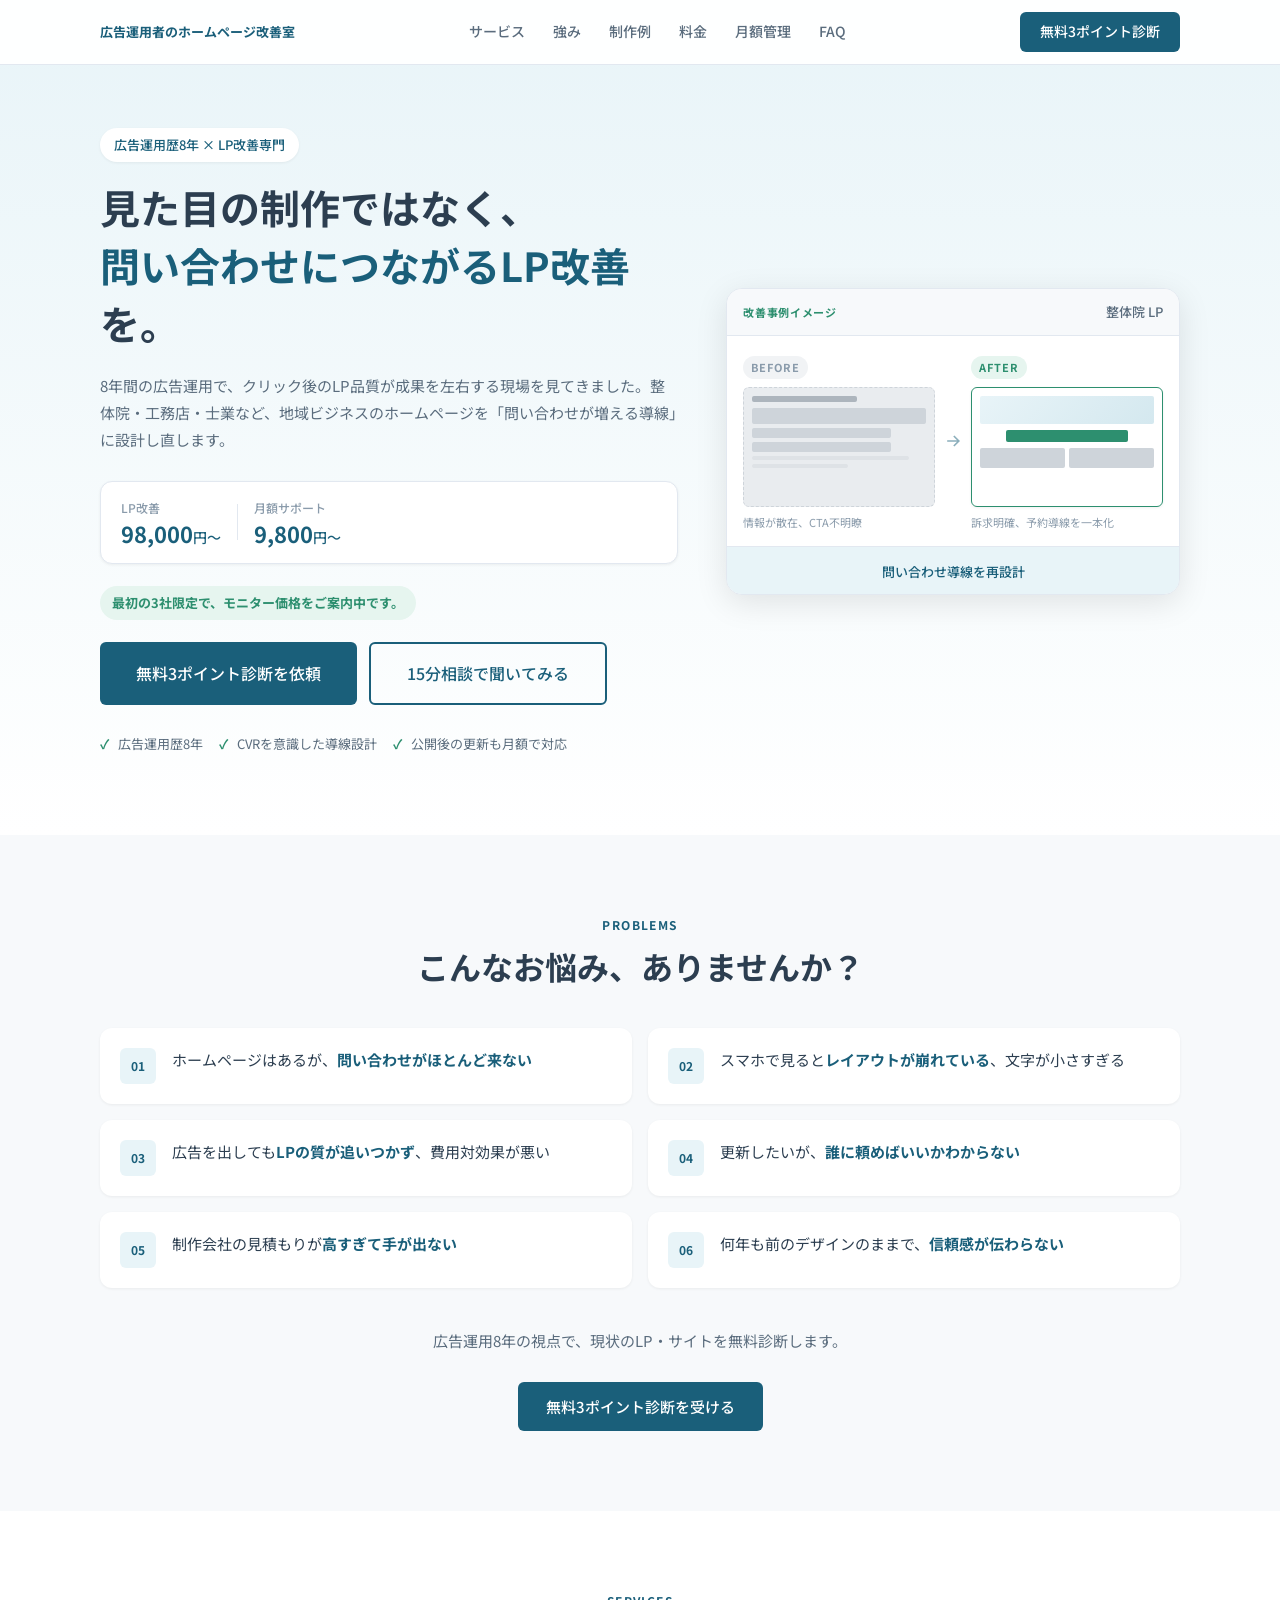
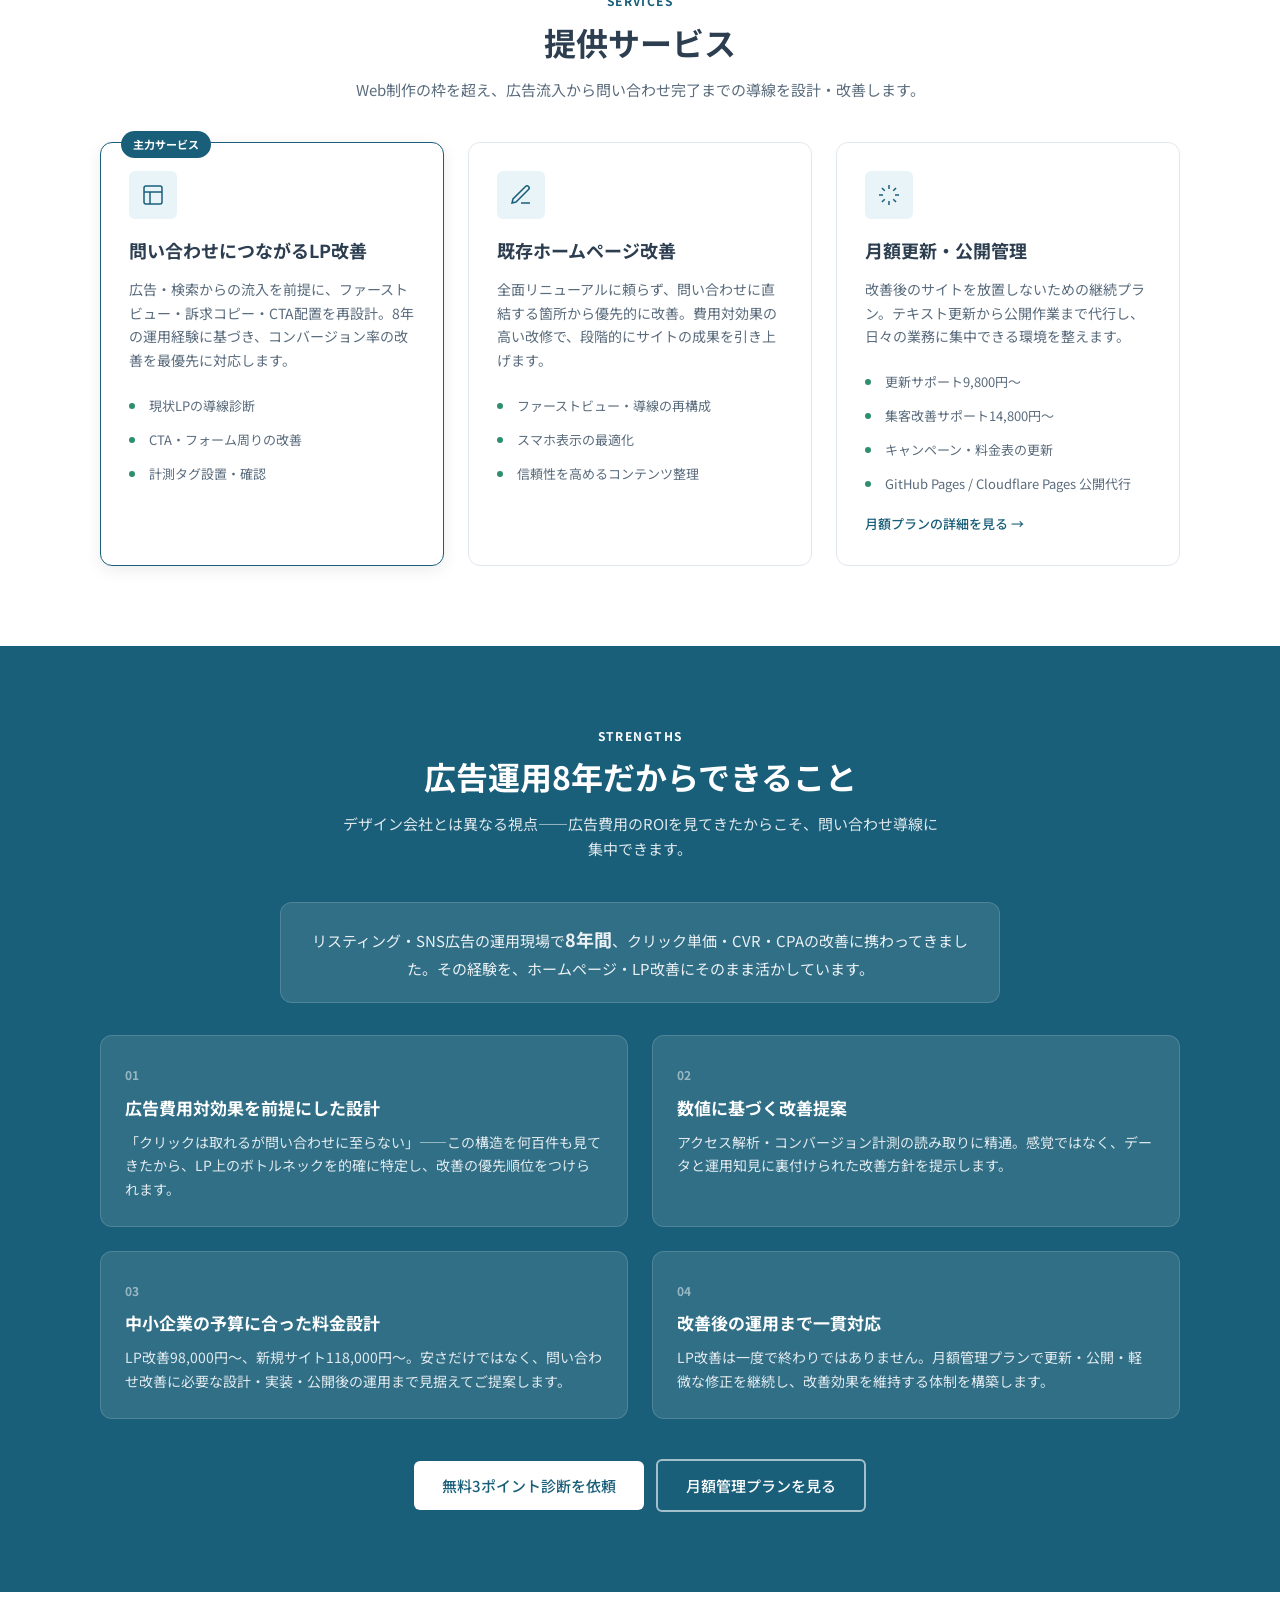
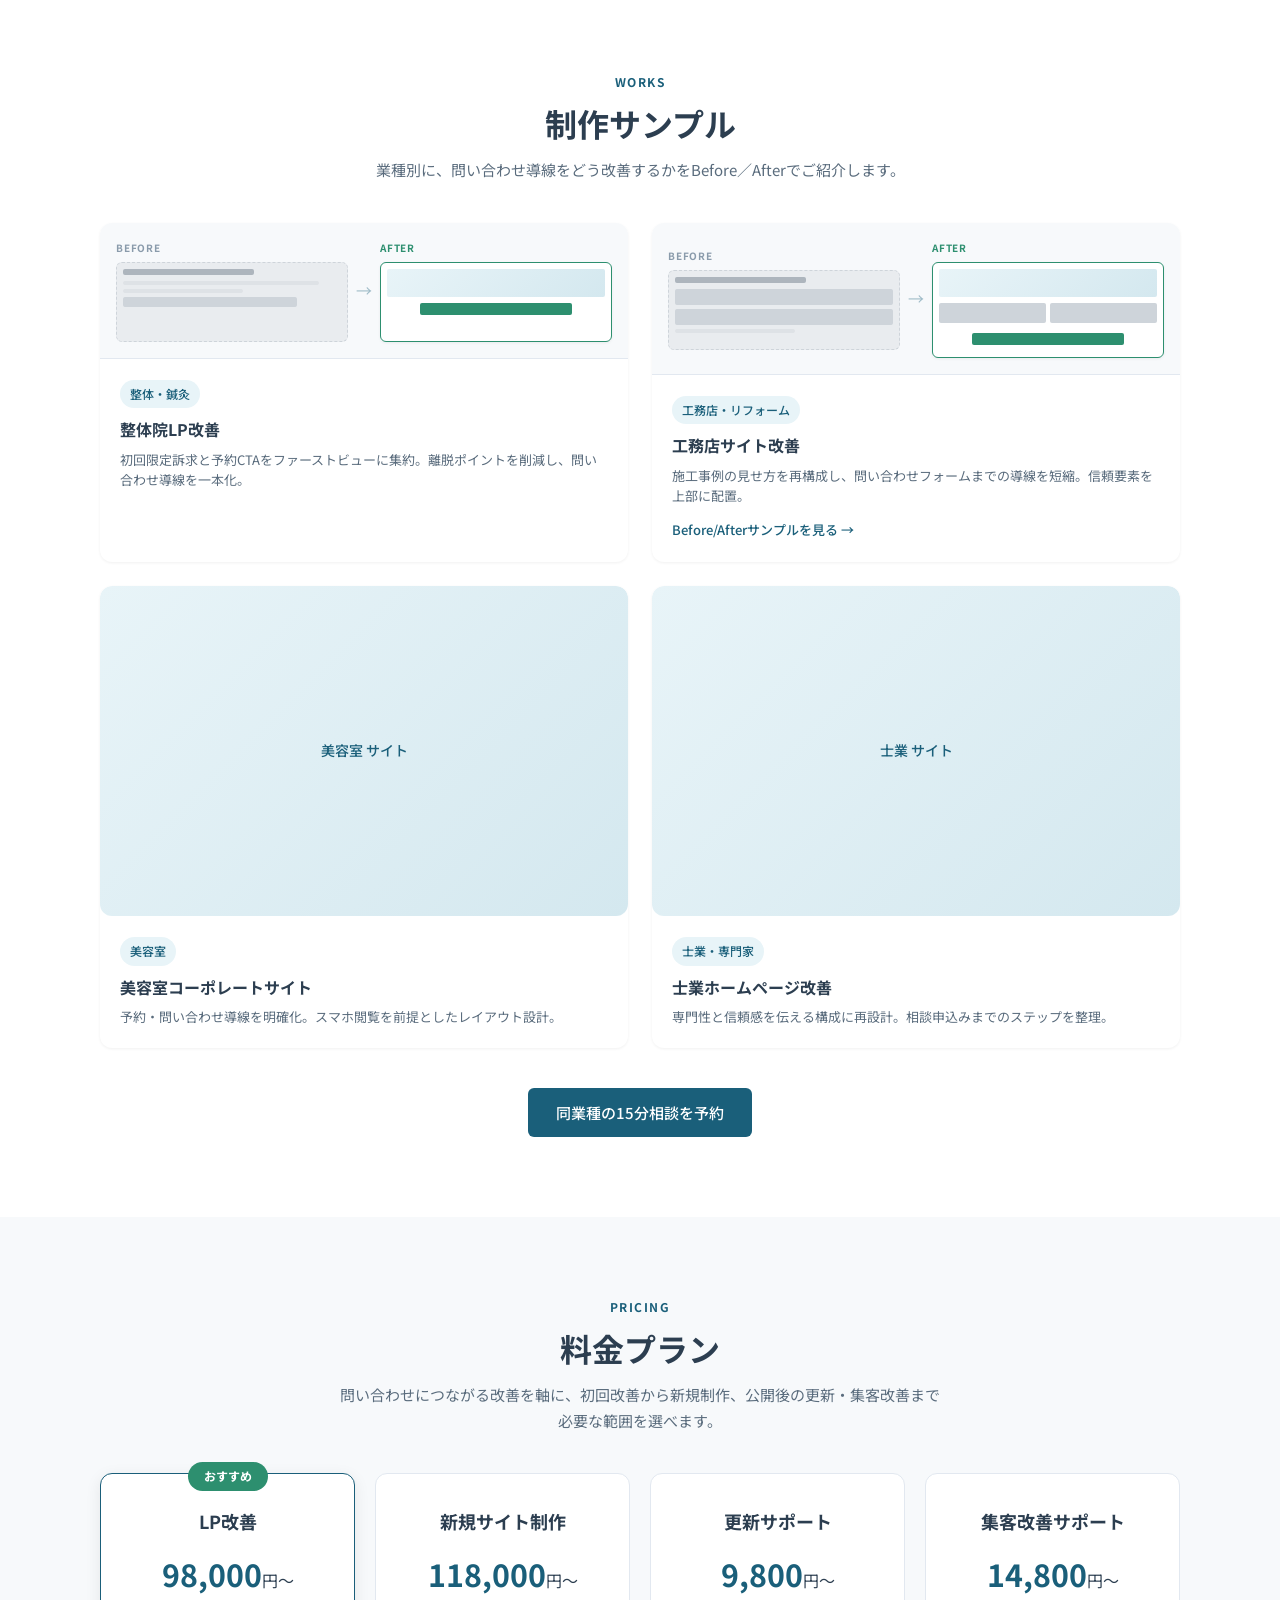
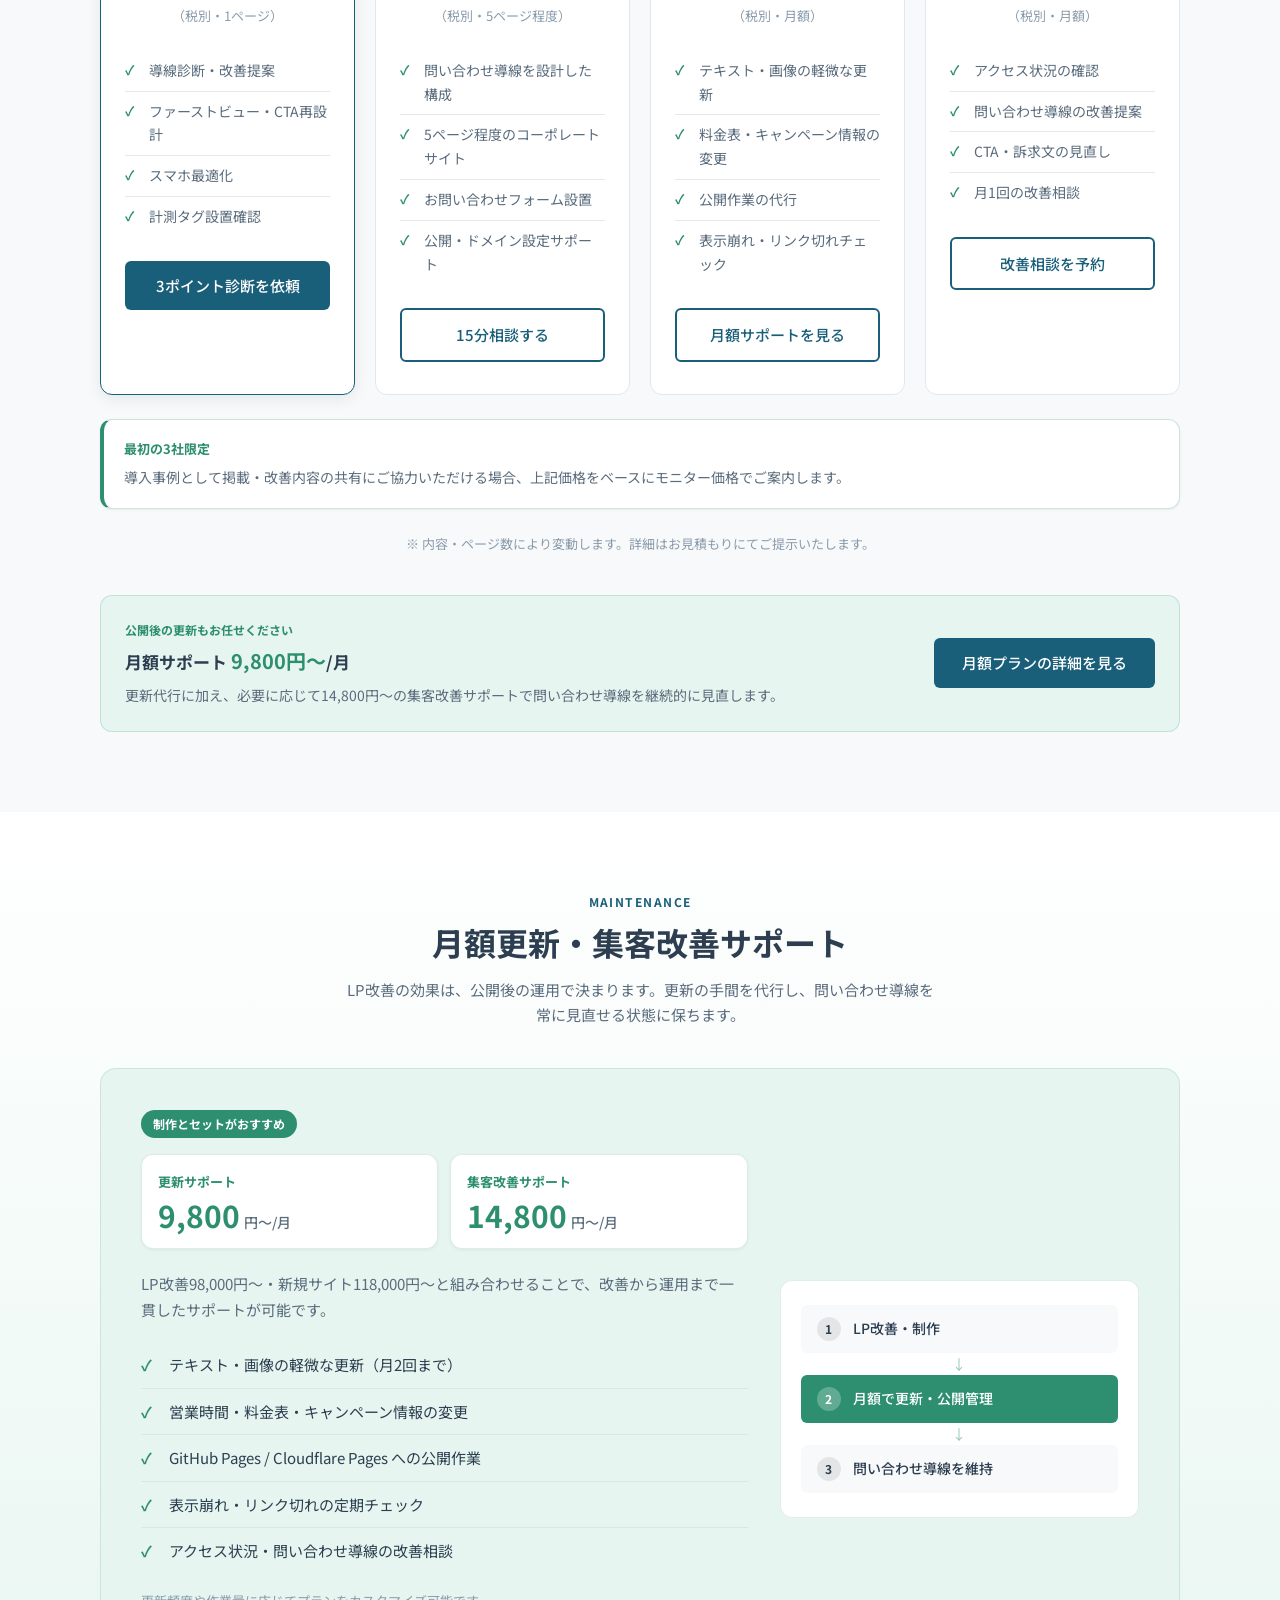
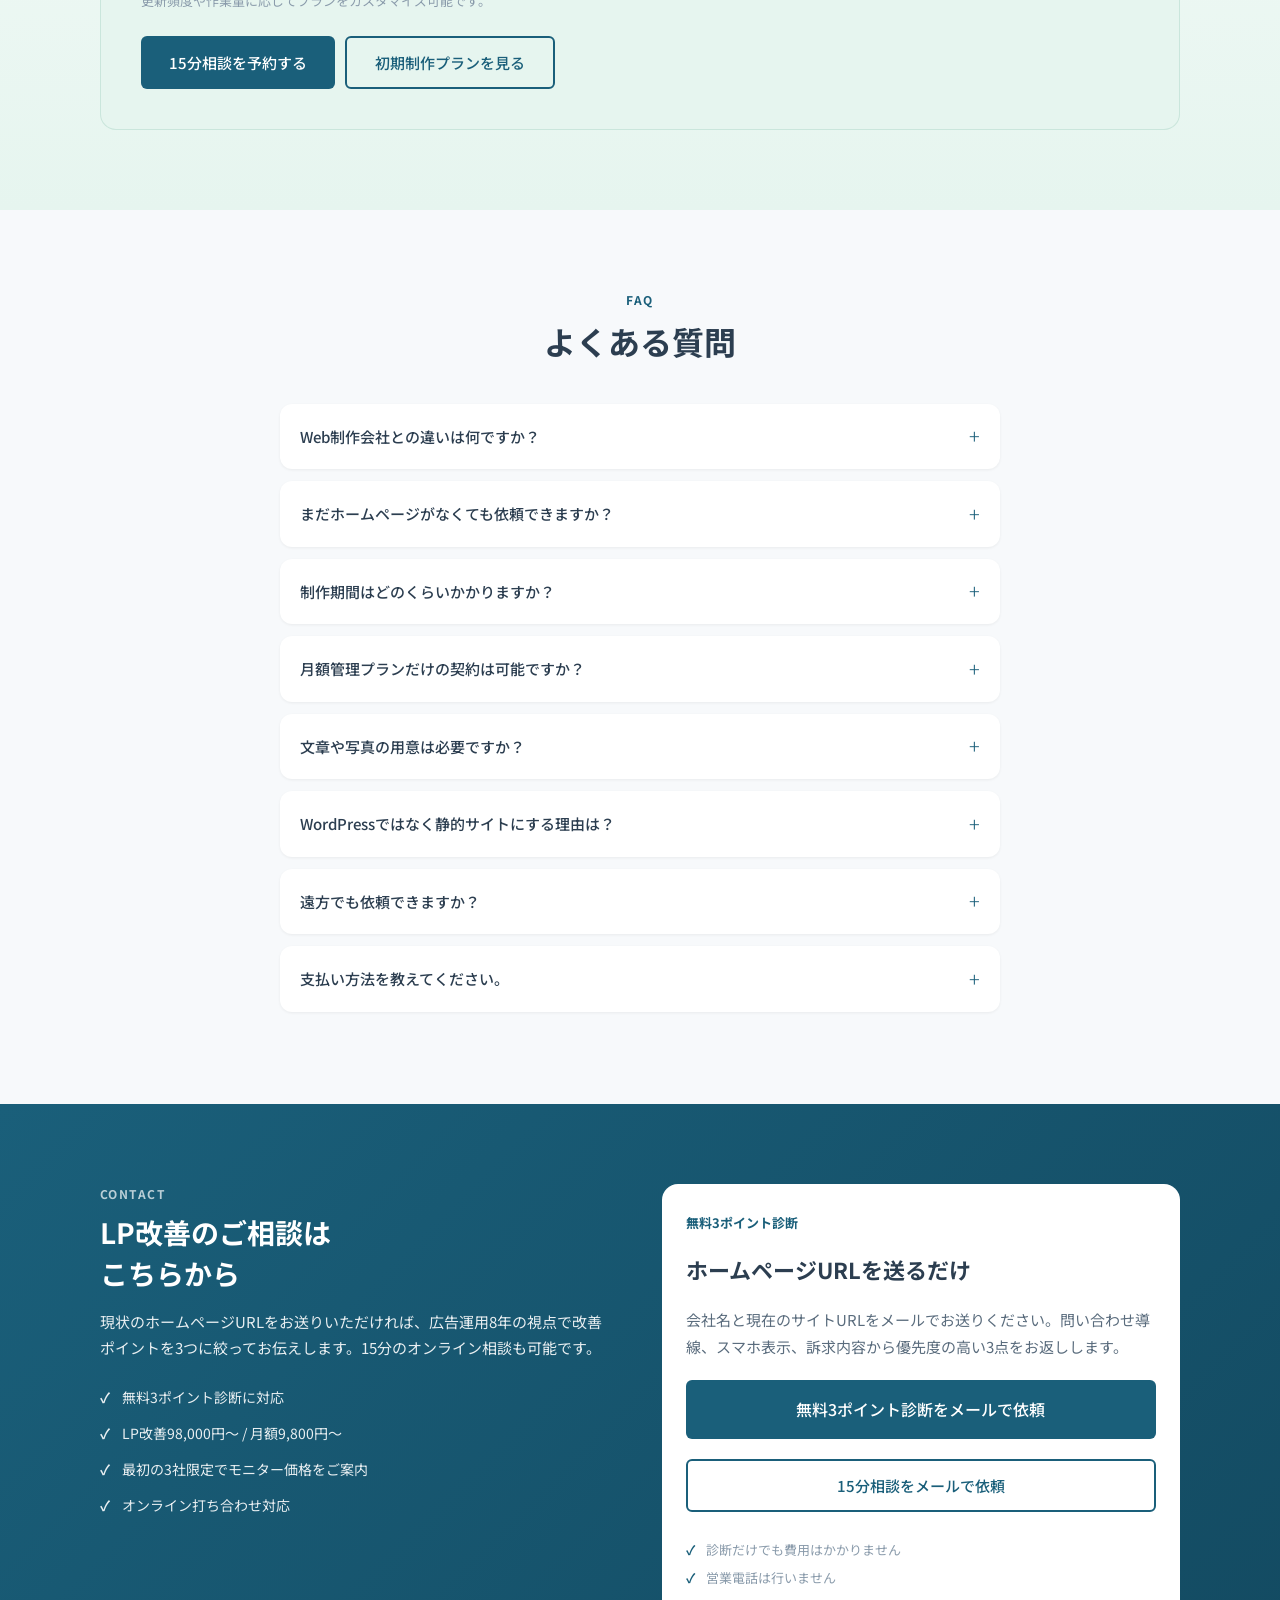
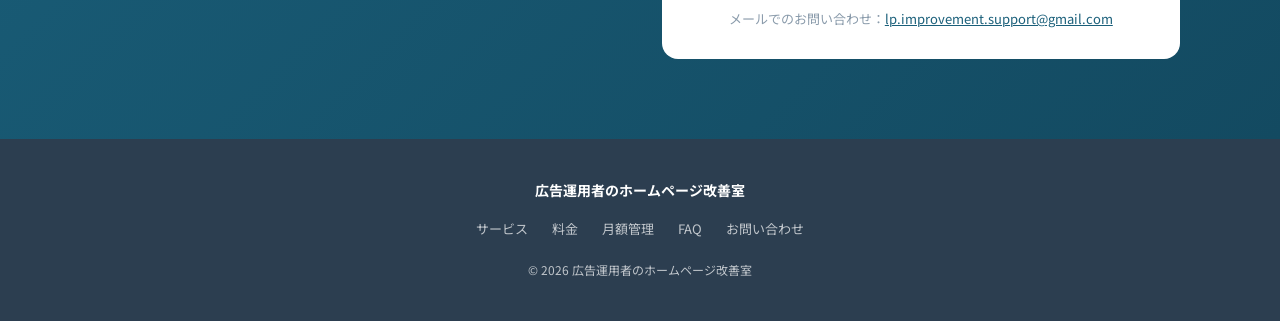
==== commit ba67aded: "Improve consultation conversion path" ====
--- a/index.html
+++ b/index.html
@@ -273,7 +273,7 @@
         <div class="section__header">
           <p class="section__label">WORKS</p>
           <h2 class="section__title">制作サンプル</h2>
-          <p class="section__lead">業種別の改善イメージです。実績ができ次第、スクリーンショットに差し替えてください。</p>
+          <p class="section__lead">業種別に、問い合わせ導線をどう改善するかをBefore／Afterでご紹介します。</p>
         </div>
         <div class="sample-grid sample-grid--ba">
           <!-- サンプル1：整体院 Before/After -->
@@ -567,31 +567,17 @@
             </ul>
           </div>
           <div class="contact__form-area">
-            <!-- フォーム：実際のフォームサービス（Formspree等）に差し替え -->
-            <form class="contact-form" action="mailto:lp.improvement.support@gmail.com" method="post" enctype="text/plain">
-              <div class="form-group">
-                <label for="name">お名前 <span class="required">必須</span></label>
-                <input type="text" id="name" name="name" required placeholder="山田 太郎">
-              </div>
-              <div class="form-group">
-                <label for="email">メールアドレス <span class="required">必須</span></label>
-                <input type="email" id="email" name="email" required placeholder="example@email.com">
-              </div>
-              <div class="form-group">
-                <label for="company">会社名・店舗名</label>
-                <input type="text" id="company" name="company" placeholder="〇〇整体院">
-              </div>
-              <div class="form-group">
-                <label for="url">現在のホームページURL</label>
-                <input type="url" id="url" name="url" placeholder="https://">
-              </div>
-              <div class="form-group">
-                <label for="message">ご相談内容 <span class="required">必須</span></label>
-                <textarea id="message" name="message" rows="5" required placeholder="無料3ポイント診断、15分相談、LP改善など、ご希望の内容をお聞かせください"></textarea>
-              </div>
-              <button type="submit" class="btn btn--primary btn--lg btn--block">無料3ポイント診断を送信する</button>
-            </form>
-            <!-- メールでの問い合わせ：メールアドレスを差し替え -->
+            <div class="contact-form">
+              <p class="contact-form__label">無料3ポイント診断</p>
+              <h3 class="contact-form__title">ホームページURLを送るだけ</h3>
+              <p class="contact-form__desc">会社名と現在のサイトURLをメールでお送りください。問い合わせ導線、スマホ表示、訴求内容から優先度の高い3点をお返しします。</p>
+              <a href="mailto:lp.improvement.support@gmail.com?subject=無料3ポイント診断の依頼&amp;body=会社名：%0AホームページURL：%0A現在のお悩み：" class="btn btn--primary btn--lg btn--block">無料3ポイント診断をメールで依頼</a>
+              <a href="mailto:lp.improvement.support@gmail.com?subject=15分相談の希望&amp;body=会社名：%0AホームページURL：%0A相談したい内容：" class="btn btn--outline btn--block">15分相談をメールで依頼</a>
+              <ul class="contact-form__notes">
+                <li>診断だけでも費用はかかりません</li>
+                <li>営業電話は行いません</li>
+              </ul>
+            </div>
             <p class="contact__alt">
               メールでのお問い合わせ：<a href="mailto:lp.improvement.support@gmail.com">lp.improvement.support@gmail.com</a>
             </p>
@@ -613,7 +599,7 @@
         <a href="#faq">FAQ</a>
         <a href="#contact">お問い合わせ</a>
       </nav>
-      <p class="footer__copy">&copy; 2025 広告運用者のホームページ改善室</p>
+      <p class="footer__copy">&copy; 2026 広告運用者のホームページ改善室</p>
     </div>
   </footer>
 
--- a/style.css
+++ b/style.css
@@ -988,6 +988,109 @@
   line-height: 1.6;
 }
 
+/* ----- Builder Before/After sample ----- */
+.case-hero {
+  padding: 128px 0 72px;
+  background: var(--color-primary-light);
+}
+
+.case-hero__back {
+  display: inline-block;
+  margin-bottom: 28px;
+  font-size: 0.875rem;
+  color: var(--color-primary);
+}
+
+.case-hero h1,
+.case-cta h2 {
+  font-size: 2rem;
+  line-height: 1.45;
+  margin-bottom: 18px;
+}
+
+.case-hero > .container > p:not(.section__label) {
+  max-width: 720px;
+  color: var(--color-text-light);
+}
+
+.case-hero__chips {
+  display: flex;
+  flex-wrap: wrap;
+  gap: 8px;
+  margin-top: 24px;
+}
+
+.case-hero__chips span {
+  padding: 5px 10px;
+  border: 1px solid rgba(26, 95, 122, 0.25);
+  border-radius: var(--radius-sm);
+  color: var(--color-primary);
+  font-size: 0.8125rem;
+  font-weight: 500;
+}
+
+.case-compare {
+  display: grid;
+  gap: 24px;
+}
+
+.case-screen {
+  padding: 20px;
+  border: 1px solid var(--color-border);
+  border-radius: var(--radius-md);
+  background: var(--color-white);
+}
+
+.case-screen--after { border-color: var(--color-accent); }
+
+.case-screen__label {
+  display: inline-block;
+  margin-bottom: 16px;
+  font-size: 0.8125rem;
+  font-weight: 700;
+  color: var(--color-text-muted);
+}
+
+.case-screen--after .case-screen__label { color: var(--color-accent); }
+
+.case-browser {
+  overflow: hidden;
+  border: 1px solid var(--color-border);
+  background: #f3f4f5;
+}
+
+.case-browser__bar { height: 12px; background: #d9dde1; }
+.case-browser__site { padding: 14px 14px 6px; font-size: 0.875rem; font-weight: 700; }
+.case-browser__nav { padding: 0 14px 12px; font-size: 0.625rem; color: var(--color-text-muted); }
+.case-browser__blank { min-height: 108px; padding: 42px 16px; background: #d7dbde; color: #707a82; font-size: 0.875rem; text-align: center; }
+.case-browser__lines { padding: 16px; background: var(--color-white); }
+.case-browser__lines i { display: block; width: 100%; height: 6px; margin: 7px 0; background: #dfe4e7; }
+.case-browser__lines i:last-child { width: 65%; }
+.case-browser__tiles { display: grid; grid-template-columns: repeat(3, 1fr); gap: 6px; padding: 12px; background: var(--color-white); }
+.case-browser__tiles b { display: block; aspect-ratio: 1.3; background: #d5dade; }
+.case-browser--after .case-browser__site { color: var(--color-primary); }
+.case-browser--after .case-browser__nav { border-top: 1px solid var(--color-border); padding-top: 8px; }
+.case-browser__hero { min-height: 128px; padding: 25px 18px; background: #a8c6d1; color: #173b4a; font-weight: 700; line-height: 1.55; }
+.case-browser__hero span { display: block; width: max-content; max-width: 100%; margin-top: 16px; padding: 7px 10px; background: var(--color-accent); color: var(--color-white); font-size: 0.6875rem; }
+.case-browser__heading { margin: 0; padding: 14px 14px 0; background: var(--color-white); font-size: 0.8125rem; font-weight: 700; }
+.case-browser__tiles--photos b:nth-child(1) { background: #9db5a3; }
+.case-browser__tiles--photos b:nth-child(2) { background: #c9aa82; }
+.case-browser__tiles--photos b:nth-child(3) { background: #9cb7c4; }
+
+.case-screen__points { margin-top: 18px; }
+.case-screen__points li { padding: 7px 0 7px 18px; position: relative; font-size: 0.8125rem; color: var(--color-text-light); }
+.case-screen__points li::before { content: '•'; position: absolute; left: 0; color: var(--color-accent); font-weight: 700; }
+
+.case-point-grid { display: grid; gap: 16px; }
+.case-point-grid article { padding: 24px; background: var(--color-white); border: 1px solid var(--color-border); border-radius: var(--radius-md); }
+.case-point-grid span { color: var(--color-accent); font-size: 0.8125rem; font-weight: 700; }
+.case-point-grid h3 { margin: 8px 0; font-size: 1rem; }
+.case-point-grid p { color: var(--color-text-light); font-size: 0.875rem; }
+
+.case-cta { padding: 72px 0; background: var(--color-primary); color: var(--color-white); text-align: center; }
+.case-cta h2 { font-size: 1.5rem; }
+.case-cta p:not(.section__label) { margin-bottom: 24px; opacity: 0.88; }
+
 /* ----- Pricing ----- */
 .pricing-grid {
   display: grid;
@@ -1420,6 +1523,42 @@
   display: flex;
   flex-direction: column;
   gap: 20px;
+}
+
+.contact-form__label {
+  color: var(--color-primary);
+  font-size: 0.8125rem;
+  font-weight: 700;
+}
+
+.contact-form__title {
+  font-size: 1.375rem;
+  line-height: 1.45;
+}
+
+.contact-form__desc {
+  color: var(--color-text-light);
+  font-size: 0.9375rem;
+  line-height: 1.8;
+}
+
+.contact-form__notes {
+  padding-top: 4px;
+}
+
+.contact-form__notes li {
+  color: var(--color-text-muted);
+  font-size: 0.8125rem;
+  padding: 3px 0 3px 20px;
+  position: relative;
+}
+
+.contact-form__notes li::before {
+  color: var(--color-primary);
+  content: '✓';
+  font-weight: 700;
+  left: 0;
+  position: absolute;
 }
 
 .form-group label {
@@ -1752,3 +1891,17 @@
     font-size: 1.75rem;
   }
 }
+
+@media (min-width: 768px) {
+  .case-hero h1 {
+    font-size: 2.5rem;
+  }
+
+  .case-compare {
+    grid-template-columns: repeat(2, minmax(0, 1fr));
+  }
+
+  .case-point-grid {
+    grid-template-columns: repeat(2, minmax(0, 1fr));
+  }
+}
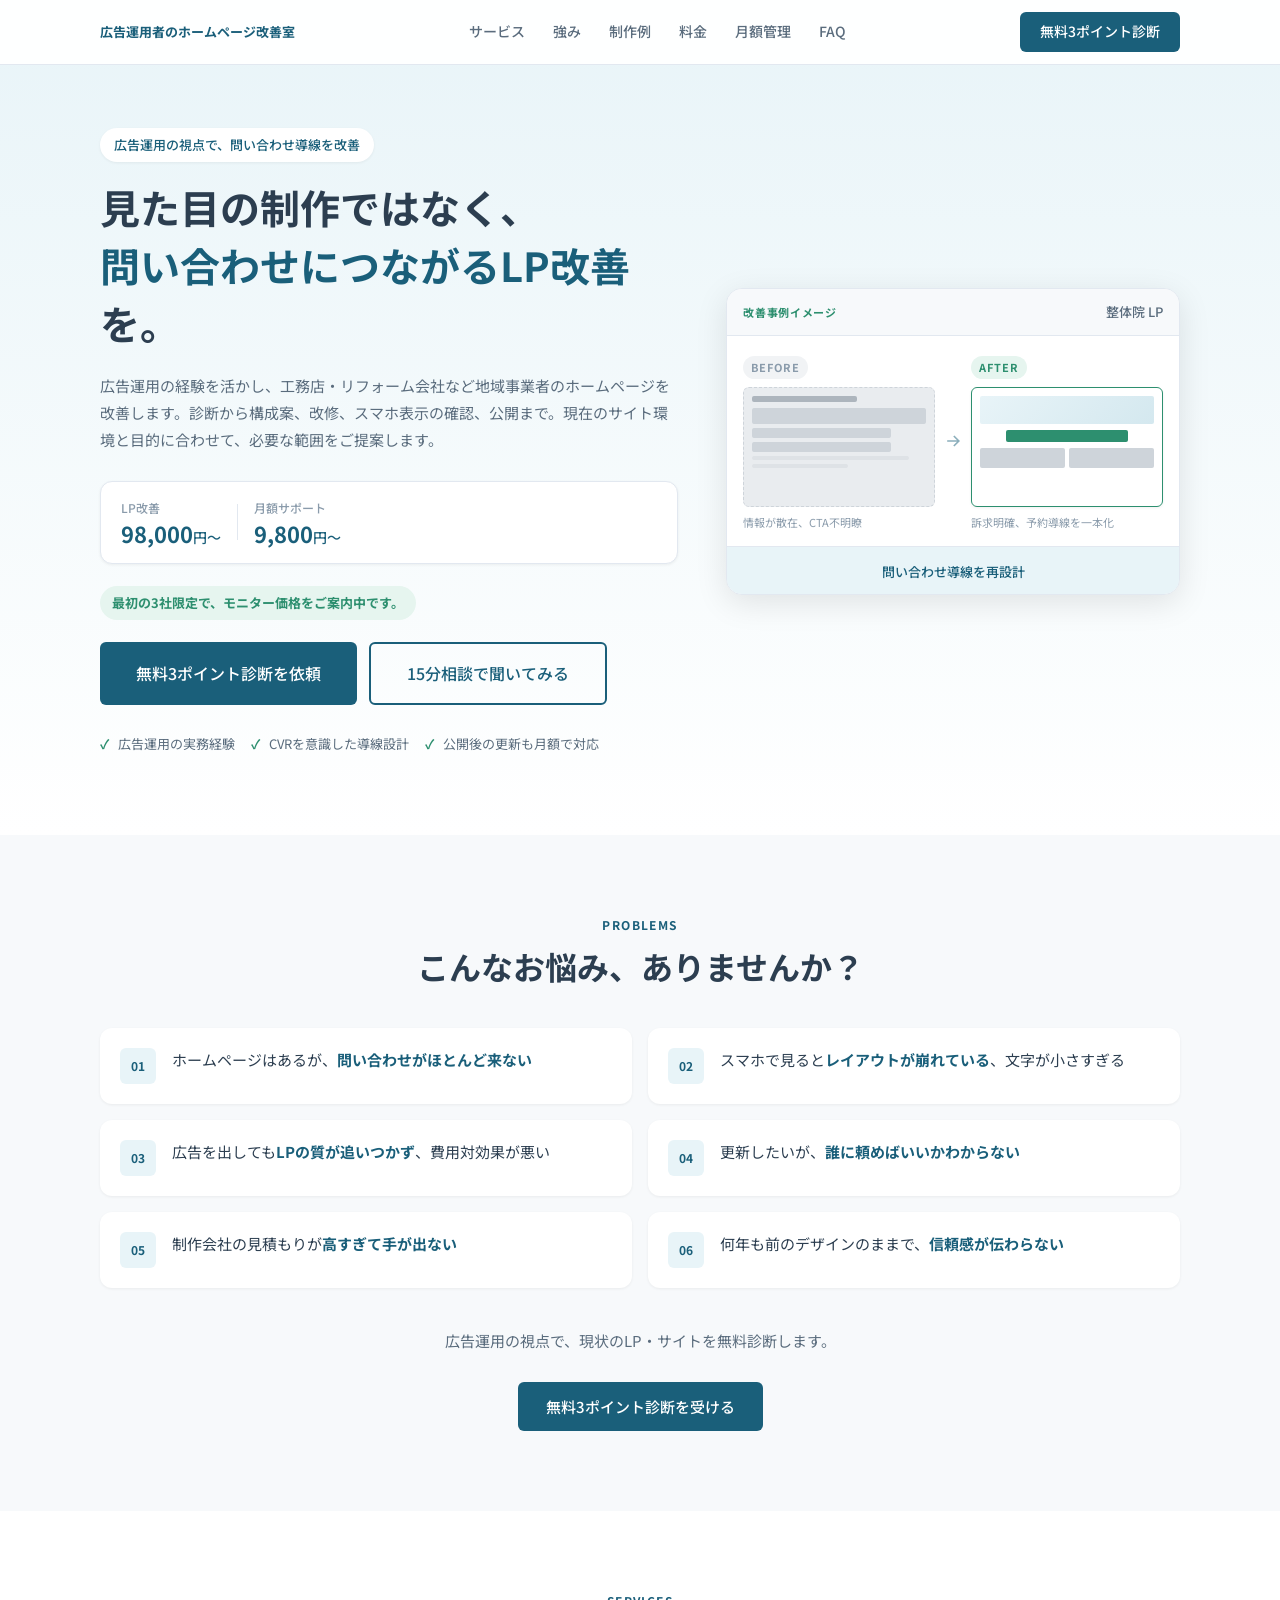
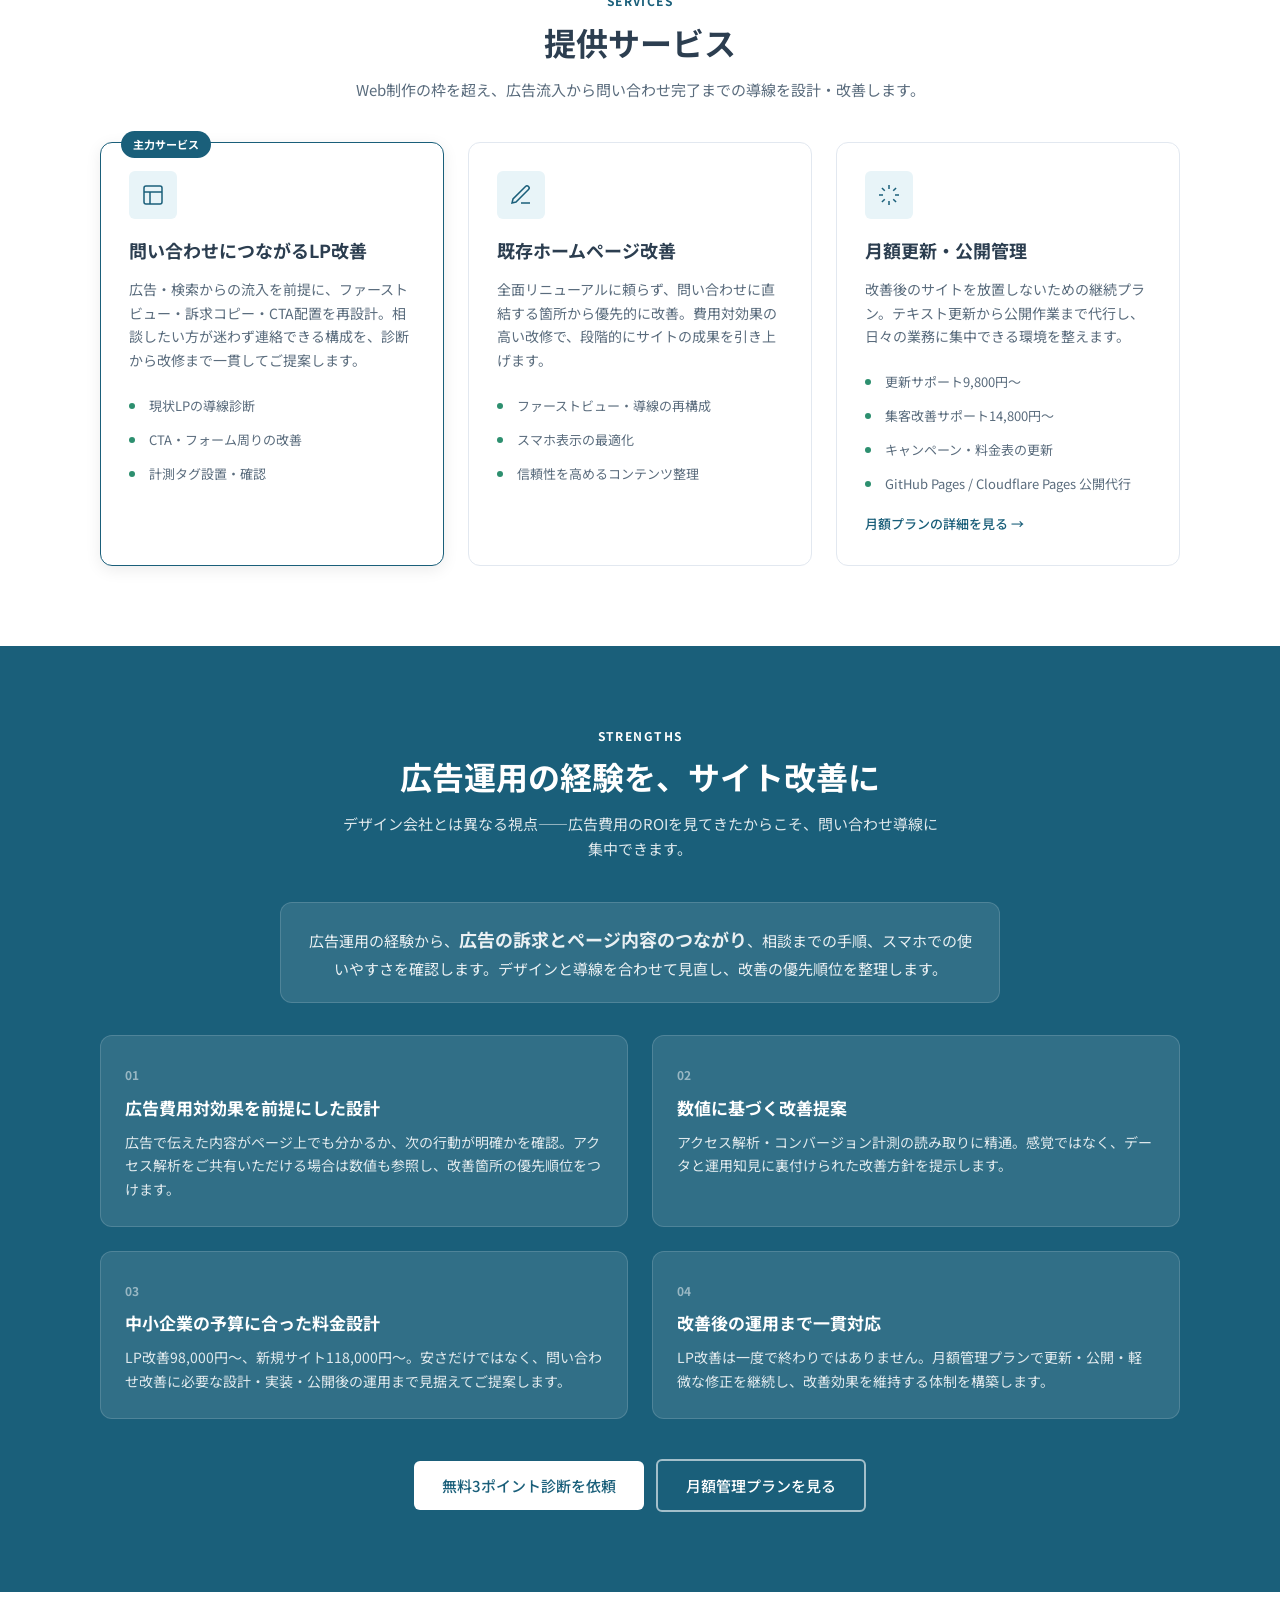
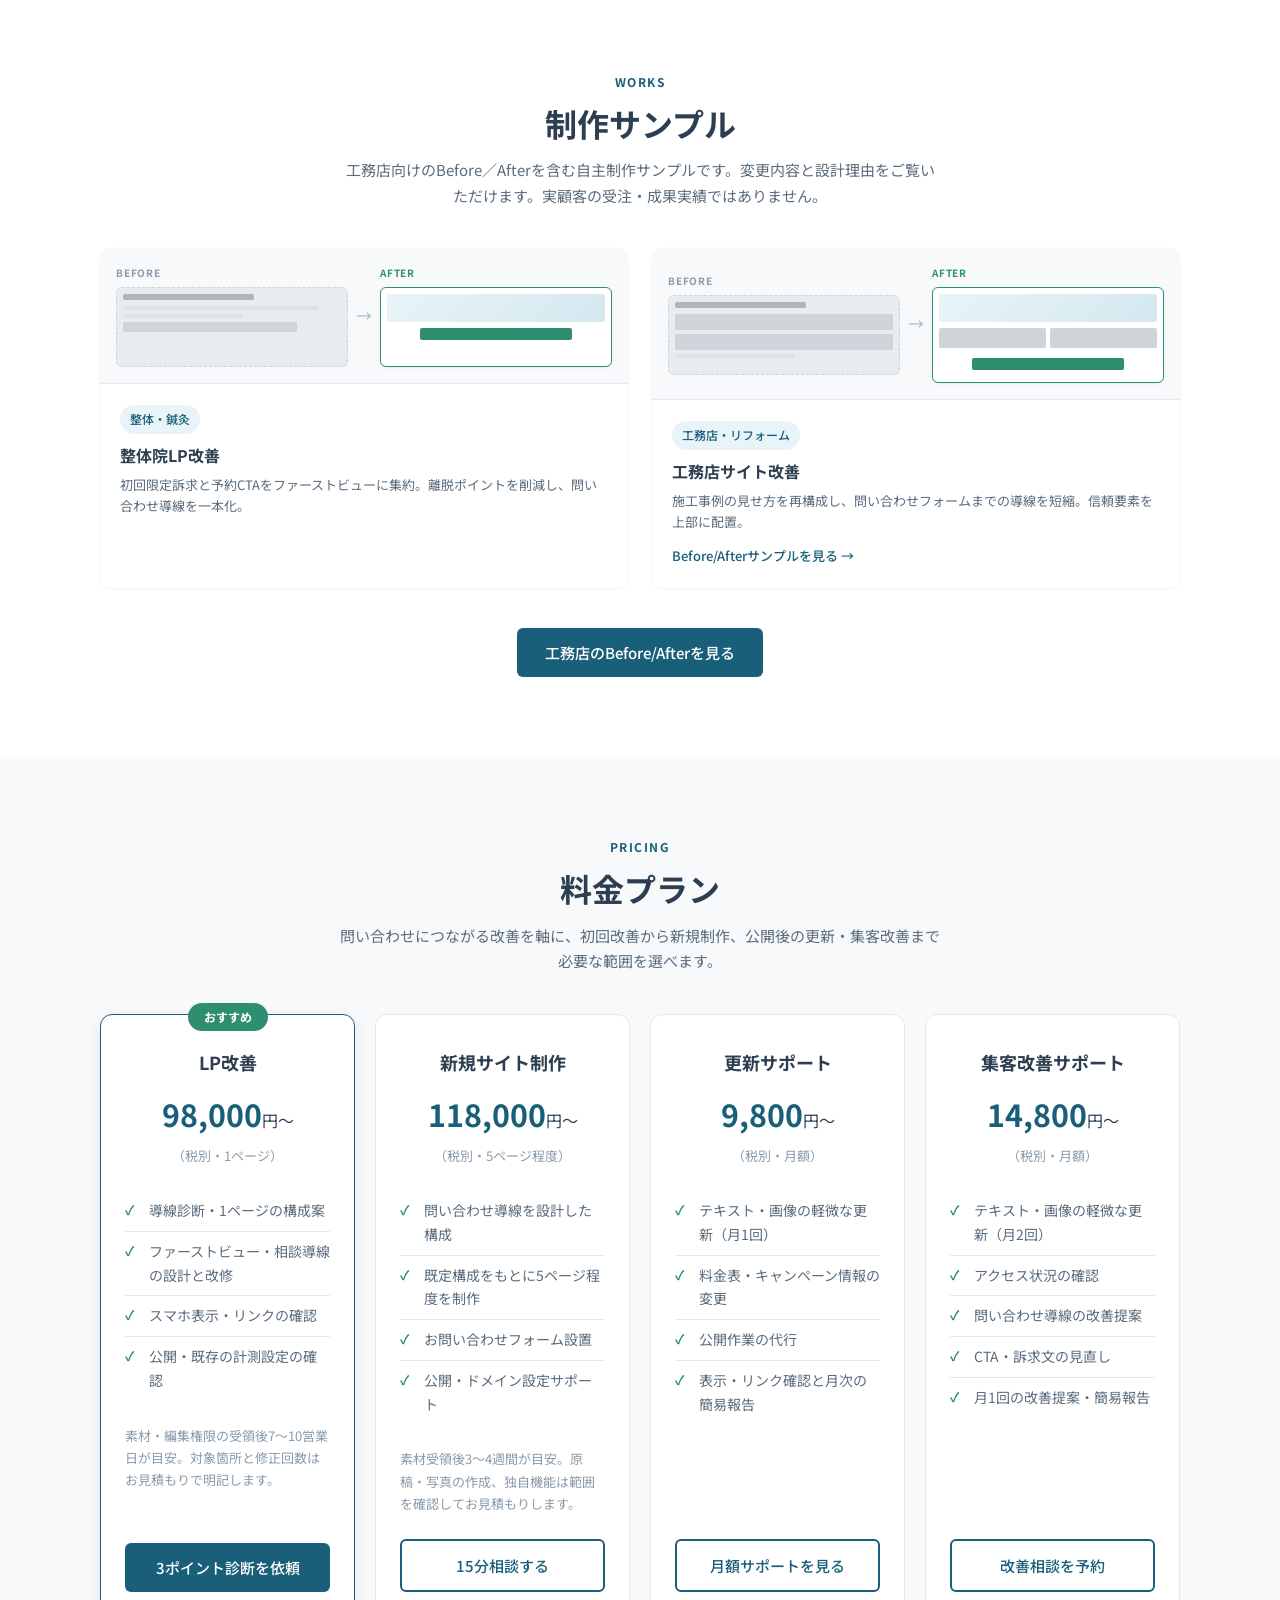
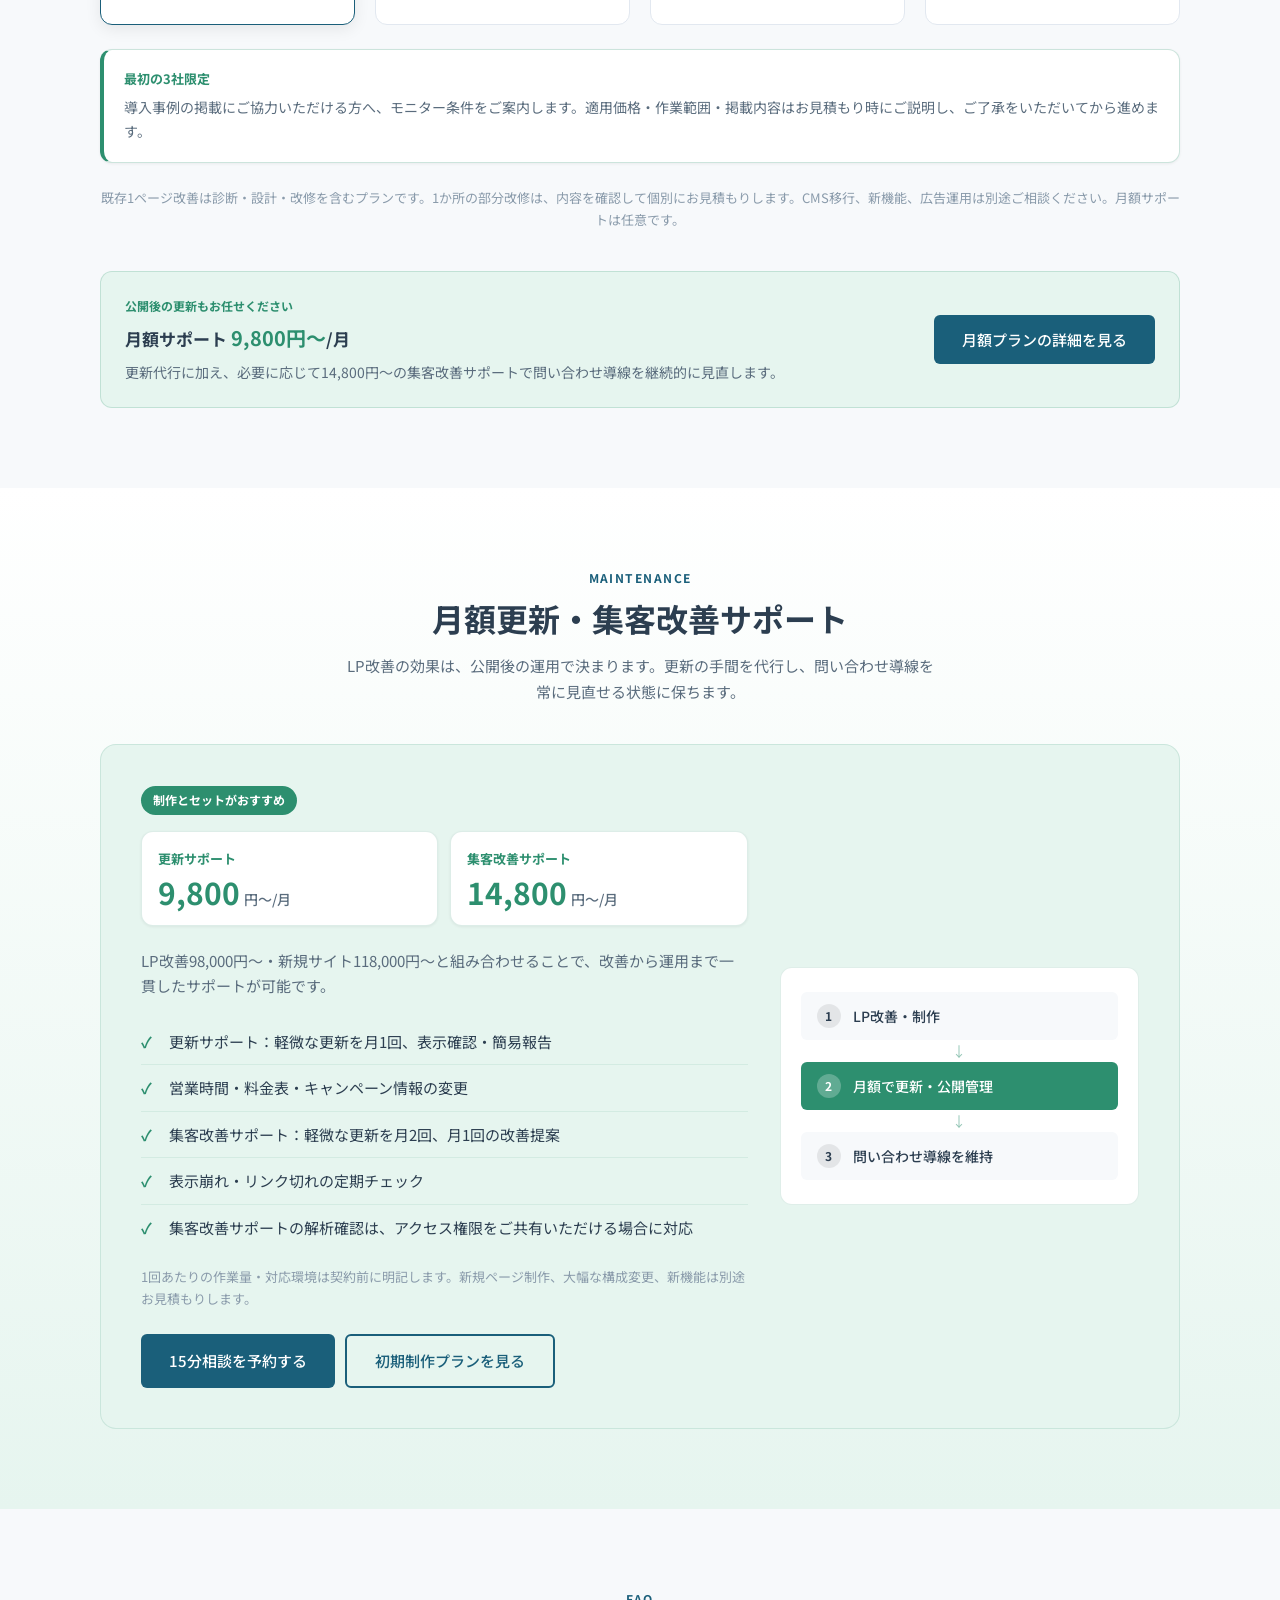
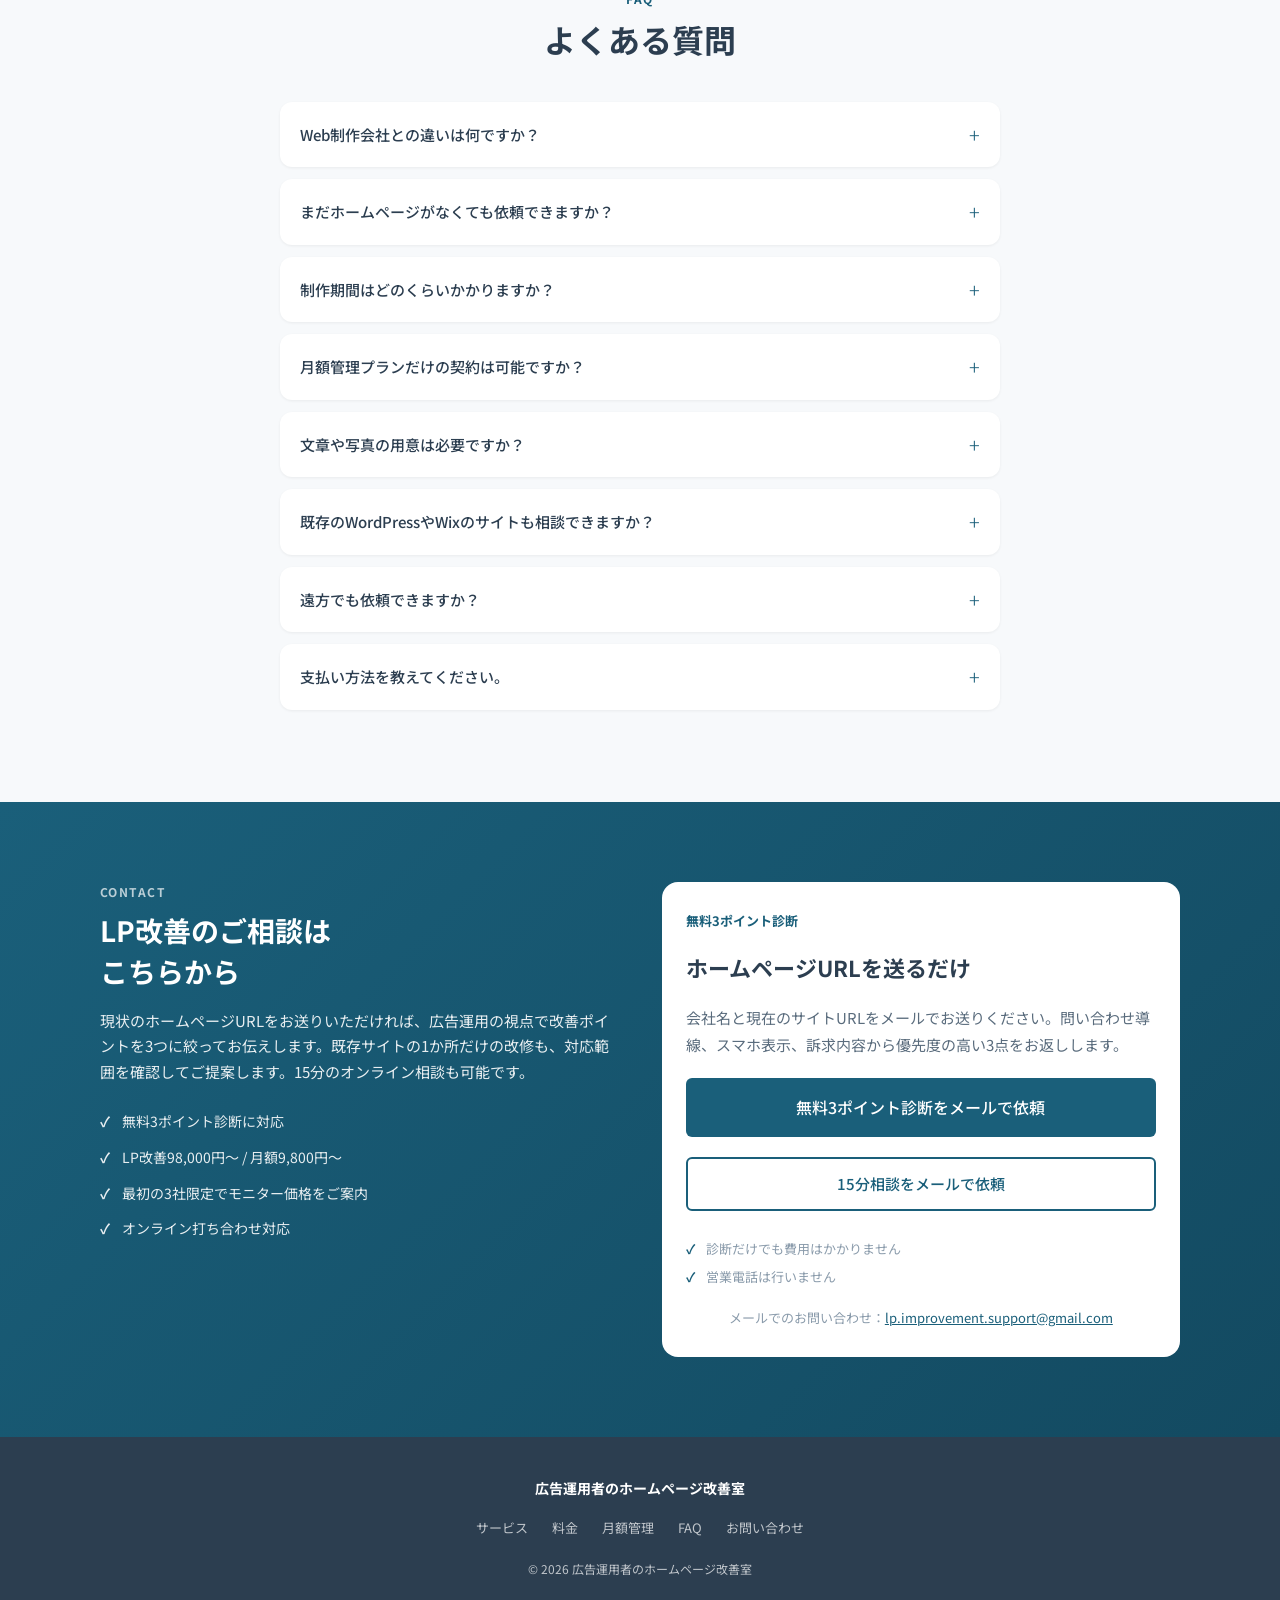
==== commit 81bd6974: "Clarify deliverables and existing-site support for outreach" ====
--- a/index.html
+++ b/index.html
@@ -3,7 +3,7 @@
 <head>
   <meta charset="UTF-8">
   <meta name="viewport" content="width=device-width, initial-scale=1.0">
-  <meta name="description" content="広告運用8年の経験を活かし、問い合わせにつながるLP改善を支援。LP改善98,000円〜、新規サイト118,000円〜、月額サポート9,800円〜。整体院・工務店・士業など中小企業向け。">
+  <meta name="description" content="広告運用の経験を活かし、問い合わせにつながるLP改善を支援。診断・構成・改修・公開まで1ページ98,000円〜。新規サイト118,000円〜、月額サポート9,800円〜。工務店・地域事業者向け。">
   <title>広告運用者のホームページ改善室｜問い合わせにつながるLP改善</title>
   <link rel="stylesheet" href="style.css">
   <link rel="preconnect" href="https://fonts.googleapis.com">
@@ -51,14 +51,14 @@
       <div class="container hero__inner">
         <div class="hero__content">
           <!-- キャッチコピー：必要に応じて編集 -->
-          <p class="hero__label">広告運用歴8年 × LP改善専門</p>
+          <p class="hero__label">広告運用の視点で、問い合わせ導線を改善</p>
           <h1 class="hero__title">
             見た目の制作ではなく、<br>
             <span class="hero__title-accent">問い合わせにつながるLP改善</span>を。
           </h1>
           <!-- サブコピー：必要に応じて編集 -->
           <p class="hero__desc">
-            8年間の広告運用で、クリック後のLP品質が成果を左右する現場を見てきました。整体院・工務店・士業など、地域ビジネスのホームページを「問い合わせが増える導線」に設計し直します。
+            広告運用の経験を活かし、工務店・リフォーム会社など地域事業者のホームページを改善します。診断から構成案、改修、スマホ表示の確認、公開まで。現在のサイト環境と目的に合わせて、必要な範囲をご提案します。
           </p>
           <!-- 料金表示：金額変更時はここを編集 -->
           <div class="hero__pricing">
@@ -78,7 +78,7 @@
             <a href="#contact" class="btn btn--outline btn--lg">15分相談で聞いてみる</a>
           </div>
           <ul class="hero__trust">
-            <li>広告運用歴8年</li>
+            <li>広告運用の実務経験</li>
             <li>CVRを意識した導線設計</li>
             <li>公開後の更新も月額で対応</li>
           </ul>
@@ -162,7 +162,7 @@
           </li>
         </ul>
         <div class="section__cta">
-          <p class="section__cta-text">広告運用8年の視点で、現状のLP・サイトを無料診断します。</p>
+          <p class="section__cta-text">広告運用の視点で、現状のLP・サイトを無料診断します。</p>
           <a href="#contact" class="btn btn--primary">無料3ポイント診断を受ける</a>
         </div>
       </div>
@@ -184,7 +184,7 @@
               <svg viewBox="0 0 24 24" fill="none" stroke="currentColor" stroke-width="1.5"><rect x="3" y="3" width="18" height="18" rx="2"/><path d="M3 9h18M9 21V9"/></svg>
             </div>
             <h3 class="service-card__title">問い合わせにつながるLP改善</h3>
-            <p class="service-card__desc">広告・検索からの流入を前提に、ファーストビュー・訴求コピー・CTA配置を再設計。8年の運用経験に基づき、コンバージョン率の改善を最優先に対応します。</p>
+            <p class="service-card__desc">広告・検索からの流入を前提に、ファーストビュー・訴求コピー・CTA配置を再設計。相談したい方が迷わず連絡できる構成を、診断から改修まで一貫してご提案します。</p>
             <ul class="service-card__list">
               <li>現状LPの導線診断</li>
               <li>CTA・フォーム周りの改善</li>
@@ -228,18 +228,18 @@
       <div class="container">
         <div class="section__header section__header--light">
           <p class="section__label">STRENGTHS</p>
-          <h2 class="section__title">広告運用8年だからできること</h2>
+          <h2 class="section__title">広告運用の経験を、サイト改善に</h2>
           <p class="section__lead">デザイン会社とは異なる視点——広告費用のROIを見てきたからこそ、問い合わせ導線に集中できます。</p>
         </div>
         <div class="strength-intro">
-          <p class="strength-intro__text">リスティング・SNS広告の運用現場で<strong>8年間</strong>、クリック単価・CVR・CPAの改善に携わってきました。その経験を、ホームページ・LP改善にそのまま活かしています。</p>
+          <p class="strength-intro__text">広告運用の経験から、<strong>広告の訴求とページ内容のつながり</strong>、相談までの手順、スマホでの使いやすさを確認します。デザインと導線を合わせて見直し、改善の優先順位を整理します。</p>
         </div>
         <div class="strength-grid">
           <!-- 強み1 -->
           <article class="strength-card">
             <span class="strength-card__num">01</span>
             <h3 class="strength-card__title">広告費用対効果を前提にした設計</h3>
-            <p class="strength-card__desc">「クリックは取れるが問い合わせに至らない」——この構造を何百件も見てきたから、LP上のボトルネックを的確に特定し、改善の優先順位をつけられます。</p>
+            <p class="strength-card__desc">広告で伝えた内容がページ上でも分かるか、次の行動が明確かを確認。アクセス解析をご共有いただける場合は数値も参照し、改善箇所の優先順位をつけます。</p>
           </article>
           <!-- 強み2 -->
           <article class="strength-card">
@@ -273,7 +273,7 @@
         <div class="section__header">
           <p class="section__label">WORKS</p>
           <h2 class="section__title">制作サンプル</h2>
-          <p class="section__lead">業種別に、問い合わせ導線をどう改善するかをBefore／Afterでご紹介します。</p>
+          <p class="section__lead">工務店向けのBefore／Afterを含む自主制作サンプルです。変更内容と設計理由をご覧いただけます。実顧客の受注・成果実績ではありません。</p>
         </div>
         <div class="sample-grid sample-grid--ba">
           <!-- サンプル1：整体院 Before/After -->
@@ -336,32 +336,8 @@
             </div>
           </article>
         </div>
-        <div class="sample-grid sample-grid--sub">
-          <!-- サンプル3：美容室 -->
-          <article class="sample-card">
-            <div class="placeholder-img placeholder-img--sample" role="img" aria-label="美容室サイトのサンプル画像（仮）">
-              <span>美容室 サイト</span>
-            </div>
-            <div class="sample-card__body">
-              <span class="sample-card__tag">美容室</span>
-              <h3 class="sample-card__title">美容室コーポレートサイト</h3>
-              <p class="sample-card__desc">予約・問い合わせ導線を明確化。スマホ閲覧を前提としたレイアウト設計。</p>
-            </div>
-          </article>
-          <!-- サンプル4：士業 -->
-          <article class="sample-card">
-            <div class="placeholder-img placeholder-img--sample" role="img" aria-label="士業サイトのサンプル画像（仮）">
-              <span>士業 サイト</span>
-            </div>
-            <div class="sample-card__body">
-              <span class="sample-card__tag">士業・専門家</span>
-              <h3 class="sample-card__title">士業ホームページ改善</h3>
-              <p class="sample-card__desc">専門性と信頼感を伝える構成に再設計。相談申込みまでのステップを整理。</p>
-            </div>
-          </article>
-        </div>
         <div class="section__cta">
-          <a href="#contact" class="btn btn--primary">同業種の15分相談を予約</a>
+          <a href="komuten-before-after.html" class="btn btn--primary">工務店のBefore/Afterを見る</a>
         </div>
       </div>
     </section>
@@ -382,11 +358,12 @@
             <p class="pricing-card__price"><span class="pricing-card__amount">98,000</span>円〜</p>
             <p class="pricing-card__note">（税別・1ページ）</p>
             <ul class="pricing-card__features">
-              <li>導線診断・改善提案</li>
-              <li>ファーストビュー・CTA再設計</li>
-              <li>スマホ最適化</li>
-              <li>計測タグ設置確認</li>
-            </ul>
+              <li>導線診断・1ページの構成案</li>
+              <li>ファーストビュー・相談導線の設計と改修</li>
+              <li>スマホ表示・リンクの確認</li>
+              <li>公開・既存の計測設定の確認</li>
+            </ul>
+            <p class="pricing-card__scope">素材・編集権限の受領後7〜10営業日が目安。対象箇所と修正回数はお見積もりで明記します。</p>
             <a href="#contact" class="btn btn--primary btn--block">3ポイント診断を依頼</a>
           </article>
           <!-- プラン2：新規制作 -->
@@ -396,10 +373,11 @@
             <p class="pricing-card__note">（税別・5ページ程度）</p>
             <ul class="pricing-card__features">
               <li>問い合わせ導線を設計した構成</li>
-              <li>5ページ程度のコーポレートサイト</li>
+              <li>既定構成をもとに5ページ程度を制作</li>
               <li>お問い合わせフォーム設置</li>
               <li>公開・ドメイン設定サポート</li>
             </ul>
+            <p class="pricing-card__scope">素材受領後3〜4週間が目安。原稿・写真の作成、独自機能は範囲を確認してお見積もりします。</p>
             <a href="#contact" class="btn btn--outline btn--block">15分相談する</a>
           </article>
           <!-- プラン3：更新サポート -->
@@ -408,10 +386,10 @@
             <p class="pricing-card__price"><span class="pricing-card__amount">9,800</span>円〜</p>
             <p class="pricing-card__note">（税別・月額）</p>
             <ul class="pricing-card__features">
-              <li>テキスト・画像の軽微な更新</li>
+              <li>テキスト・画像の軽微な更新（月1回）</li>
               <li>料金表・キャンペーン情報の変更</li>
               <li>公開作業の代行</li>
-              <li>表示崩れ・リンク切れチェック</li>
+              <li>表示・リンク確認と月次の簡易報告</li>
             </ul>
             <a href="#maintenance" class="btn btn--outline btn--block">月額サポートを見る</a>
           </article>
@@ -421,19 +399,20 @@
             <p class="pricing-card__price"><span class="pricing-card__amount">14,800</span>円〜</p>
             <p class="pricing-card__note">（税別・月額）</p>
             <ul class="pricing-card__features">
+              <li>テキスト・画像の軽微な更新（月2回）</li>
               <li>アクセス状況の確認</li>
               <li>問い合わせ導線の改善提案</li>
               <li>CTA・訴求文の見直し</li>
-              <li>月1回の改善相談</li>
+              <li>月1回の改善提案・簡易報告</li>
             </ul>
             <a href="#contact" class="btn btn--outline btn--block">改善相談を予約</a>
           </article>
         </div>
         <div class="pricing-monitor">
           <p class="pricing-monitor__label">最初の3社限定</p>
-          <p class="pricing-monitor__text">導入事例として掲載・改善内容の共有にご協力いただける場合、上記価格をベースにモニター価格でご案内します。</p>
-        </div>
-        <p class="pricing-note">※ 内容・ページ数により変動します。詳細はお見積もりにてご提示いたします。</p>
+          <p class="pricing-monitor__text">導入事例の掲載にご協力いただける方へ、モニター条件をご案内します。適用価格・作業範囲・掲載内容はお見積もり時にご説明し、ご了承をいただいてから進めます。</p>
+        </div>
+        <p class="pricing-note">既存1ページ改善は診断・設計・改修を含むプランです。1か所の部分改修は、内容を確認して個別にお見積もりします。CMS移行、新機能、広告運用は別途ご相談ください。月額サポートは任意です。</p>
         <!-- 月額プランへの導線バナー -->
         <div class="pricing-banner">
           <div class="pricing-banner__content">
@@ -470,13 +449,13 @@
             <p class="maintenance-box__lead">LP改善98,000円〜・新規サイト118,000円〜と組み合わせることで、改善から運用まで一貫したサポートが可能です。</p>
             <ul class="maintenance-box__list">
               <!-- 月額プラン内容：必要に応じて編集 -->
-              <li>テキスト・画像の軽微な更新（月2回まで）</li>
+              <li>更新サポート：軽微な更新を月1回、表示確認・簡易報告</li>
               <li>営業時間・料金表・キャンペーン情報の変更</li>
-              <li>GitHub Pages / Cloudflare Pages への公開作業</li>
+              <li>集客改善サポート：軽微な更新を月2回、月1回の改善提案</li>
               <li>表示崩れ・リンク切れの定期チェック</li>
-              <li>アクセス状況・問い合わせ導線の改善相談</li>
-            </ul>
-            <p class="maintenance-box__note">更新頻度や作業量に応じてプランをカスタマイズ可能です。</p>
+              <li>集客改善サポートの解析確認は、アクセス権限をご共有いただける場合に対応</li>
+            </ul>
+            <p class="maintenance-box__note">1回あたりの作業量・対応環境は契約前に明記します。新規ページ制作、大幅な構成変更、新機能は別途お見積もりします。</p>
             <div class="maintenance-box__actions">
               <a href="#contact" class="btn btn--primary">15分相談を予約する</a>
               <a href="#pricing" class="btn btn--outline">初期制作プランを見る</a>
@@ -515,7 +494,7 @@
           <!-- FAQ項目：必要に応じて追加・編集 -->
           <details class="faq-item">
             <summary class="faq-item__question">Web制作会社との違いは何ですか？</summary>
-            <p class="faq-item__answer">広告運用8年の経験に基づき、デザインの美しさよりも問い合わせ導線・CVR改善を優先します。広告費用対効果の視点でLPを診断・改善する点が、一般的なWeb制作との大きな違いです。</p>
+            <p class="faq-item__answer">広告運用の経験を活かし、広告・検索から訪れた方が相談するまでの導線を確認します。訴求内容、スマホ表示、フォームへの進み方を合わせて見直し、必要な改修をご提案します。</p>
           </details>
           <details class="faq-item">
             <summary class="faq-item__question">まだホームページがなくても依頼できますか？</summary>
@@ -523,7 +502,7 @@
           </details>
           <details class="faq-item">
             <summary class="faq-item__question">制作期間はどのくらいかかりますか？</summary>
-            <p class="faq-item__answer">LP改善で約1〜2週間、サイト改善で約1〜2週間、新規5ページサイトで約3〜4週間が目安です。素材のご準備状況により前後します。</p>
+            <p class="faq-item__answer">LP・既存1ページの改善は、素材と編集権限の受領後7〜10営業日、新規5ページ程度の制作は3〜4週間が目安です。対象箇所、修正回数、公開日をお見積もり時に確認します。</p>
           </details>
           <details class="faq-item">
             <summary class="faq-item__question">月額管理プランだけの契約は可能ですか？</summary>
@@ -534,8 +513,8 @@
             <p class="faq-item__answer">お持ちの素材があれば活用します。ない場合は、ヒアリング内容をもとに文章のたたき台を作成します。写真はストック素材のご提案も可能です（別途費用の場合あり）。</p>
           </details>
           <details class="faq-item">
-            <summary class="faq-item__question">WordPressではなく静的サイトにする理由は？</summary>
-            <p class="faq-item__answer">更新頻度が低い事業者様には、高速・セキュア・低コストな静的サイトが向いています。月額管理プランと組み合わせれば、更新の手間もかかりません。</p>
+            <summary class="faq-item__question">既存のWordPressやWixのサイトも相談できますか？</summary>
+            <p class="faq-item__answer">現在の編集環境・権限・制作会社の管理範囲を確認し、対応できる改修をご提案します。環境によっては、既存の制作会社への改修仕様書の作成や別ページ制作をご案内します。サイト移行は必須ではありません。移行が必要な場合は別途お見積もりします。</p>
           </details>
           <details class="faq-item">
             <summary class="faq-item__question">遠方でも依頼できますか？</summary>
@@ -557,7 +536,7 @@
             <p class="section__label section__label--light">CONTACT</p>
             <h2 class="contact__title">LP改善のご相談は<br>こちらから</h2>
             <p class="contact__desc">
-              現状のホームページURLをお送りいただければ、広告運用8年の視点で改善ポイントを3つに絞ってお伝えします。15分のオンライン相談も可能です。
+              現状のホームページURLをお送りいただければ、広告運用の視点で改善ポイントを3つに絞ってお伝えします。既存サイトの1か所だけの改修も、対応範囲を確認してご提案します。15分のオンライン相談も可能です。
             </p>
             <ul class="contact__points">
               <li>無料3ポイント診断に対応</li>
--- a/style.css
+++ b/style.css
@@ -1099,6 +1099,8 @@
 }
 
 .pricing-card {
+  display: flex;
+  flex-direction: column;
   position: relative;
   padding: 32px 24px;
   background: var(--color-white);
@@ -1145,6 +1147,18 @@
   font-size: 0.8125rem;
   color: var(--color-text-muted);
   margin-bottom: 24px;
+}
+
+.pricing-card__scope {
+  margin-bottom: 24px;
+  font-size: 0.8125rem;
+  line-height: 1.7;
+  color: var(--color-text-muted);
+  text-align: left;
+}
+
+.pricing-card > .btn {
+  margin-top: auto;
 }
 
 .pricing-card__features {
